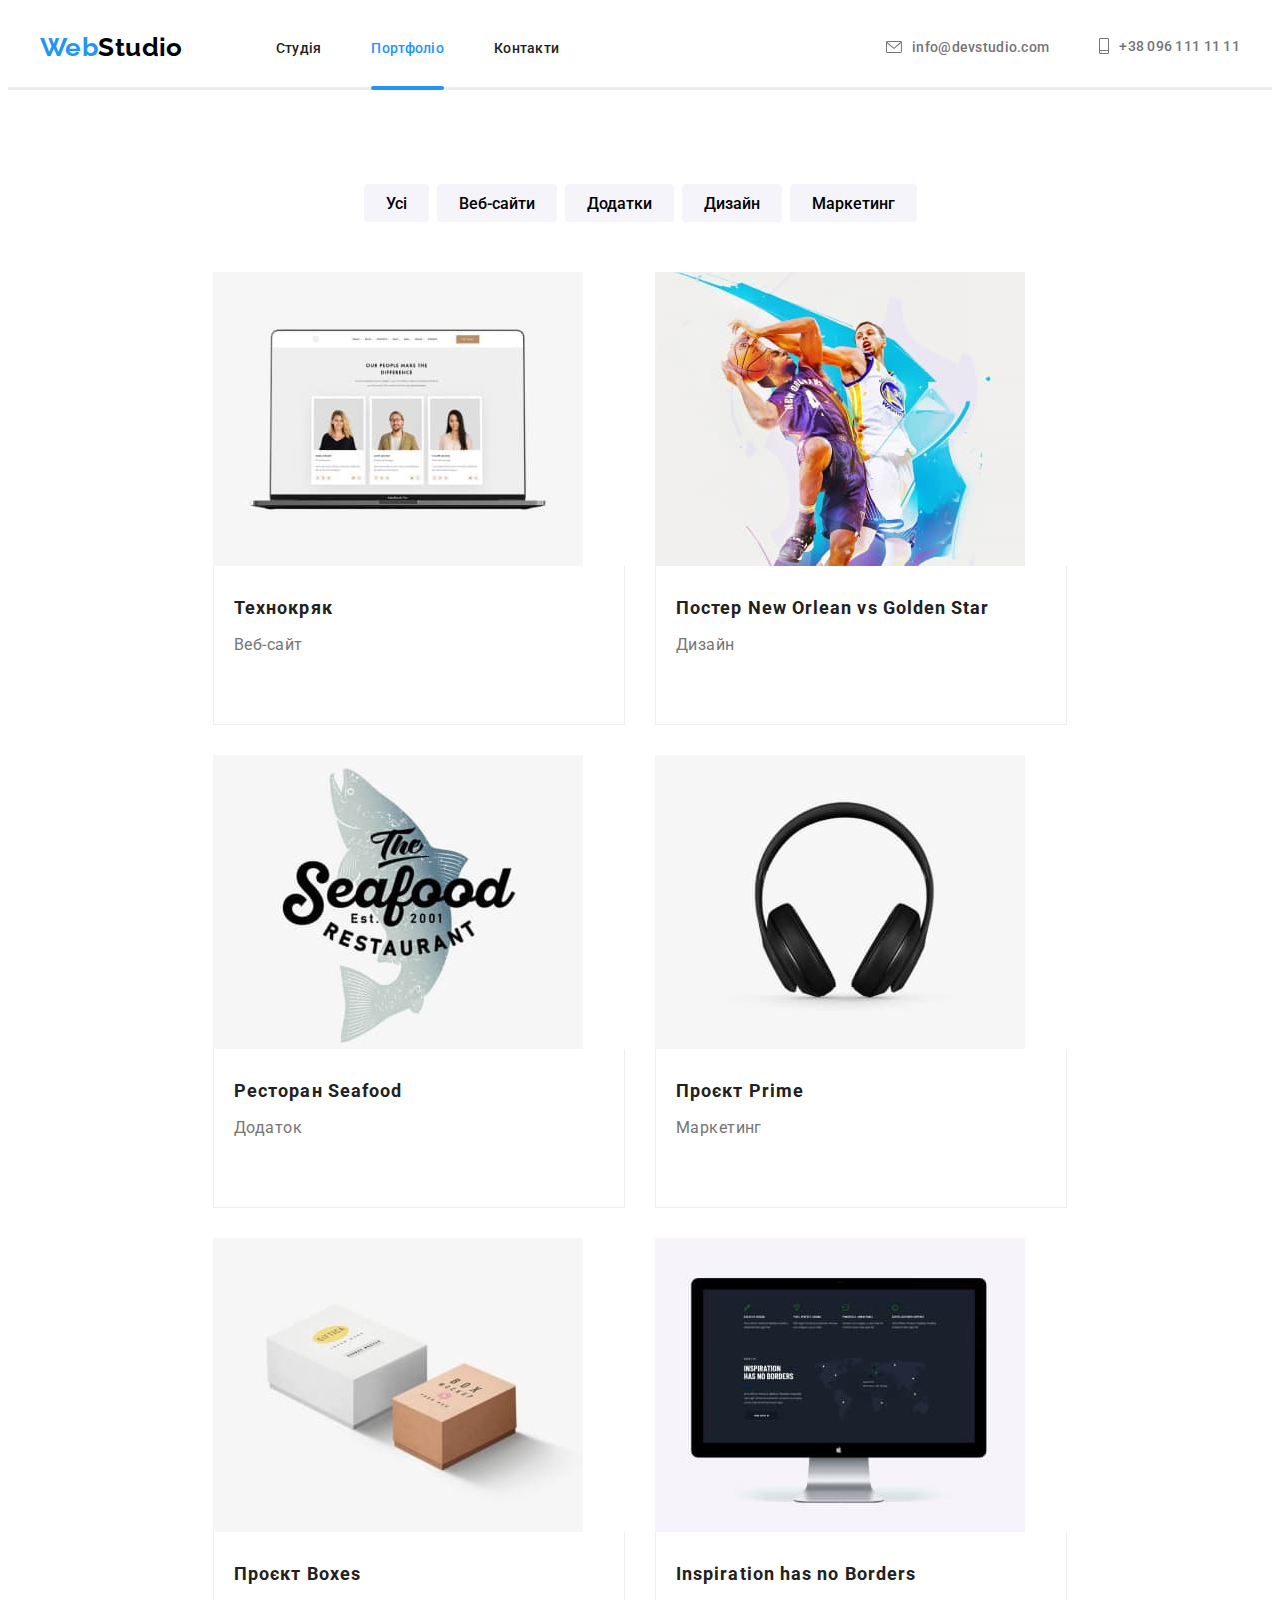
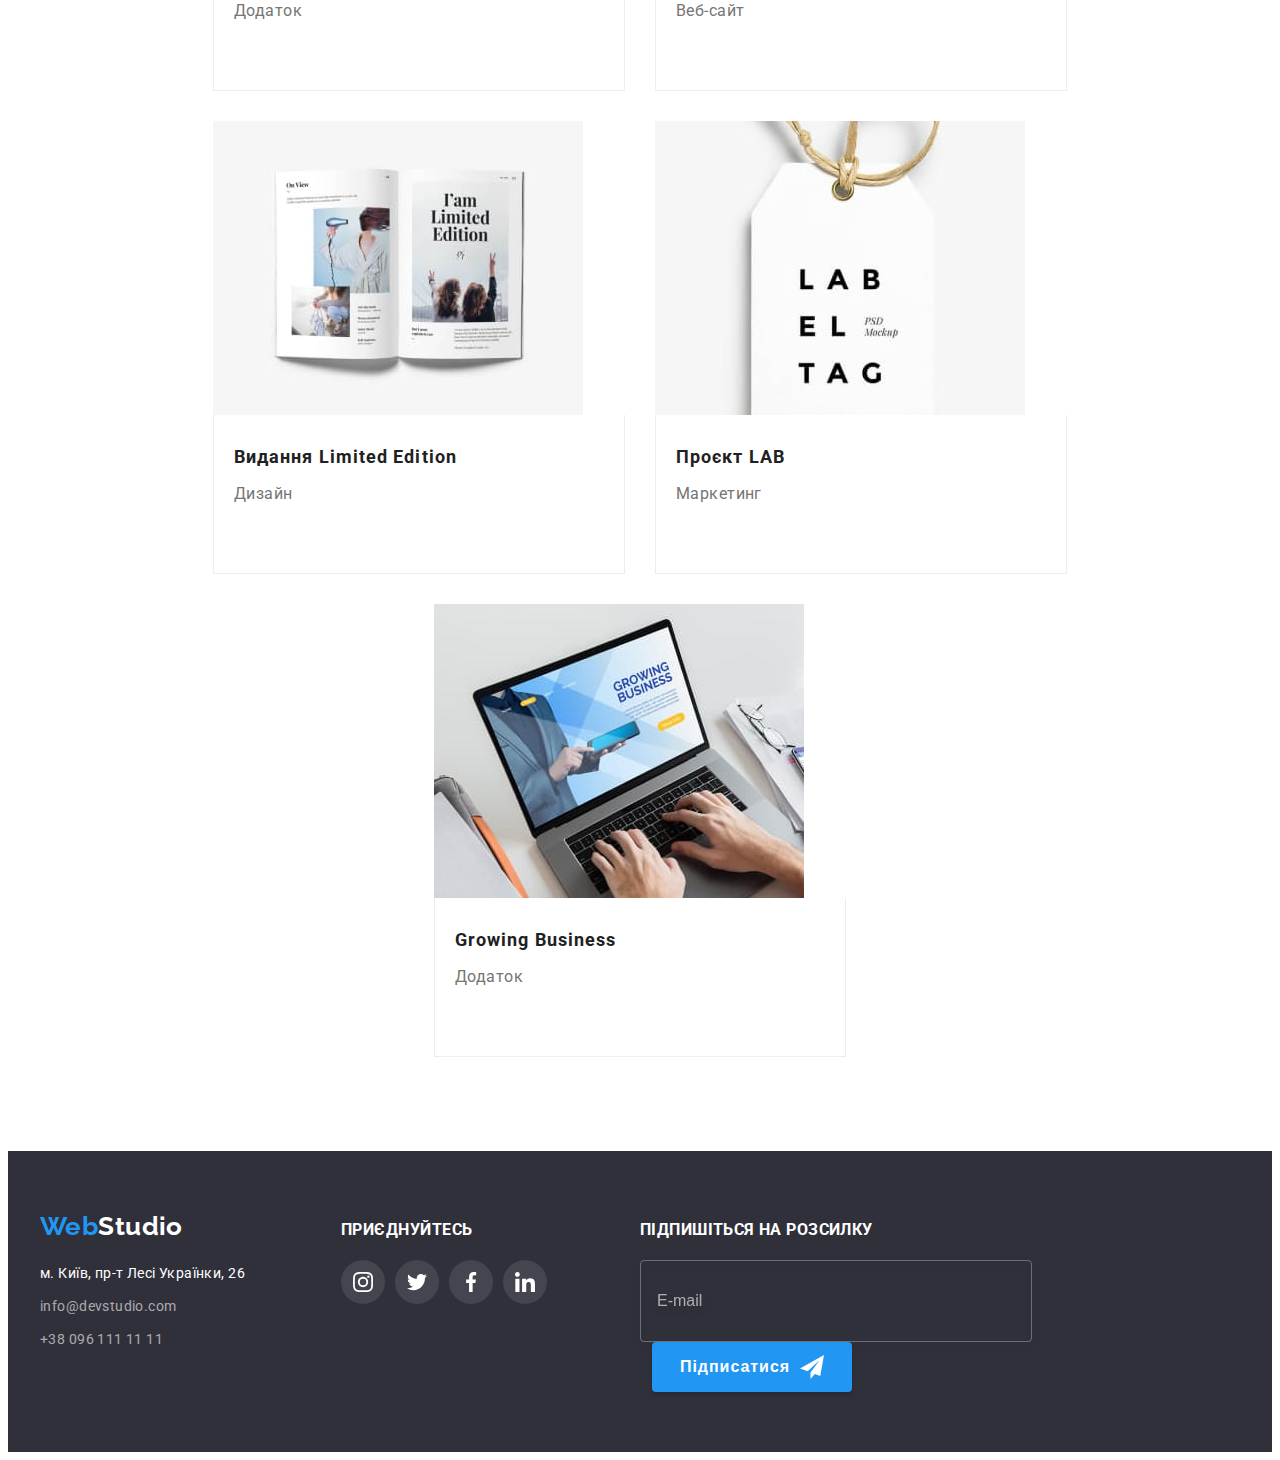
==== portfolio.html @ a6c21ec6 "create new repository" ====
<!DOCTYPE html>
<html lang="en">
<head>
    <meta charset="UTF-8">
    <meta http-equiv="X-UA-Compatible" content="IE=edge">
    <meta name="viewport" content="width=device-width, initial-scale=1.0">
    <title>Portfolio</title>
    <link rel="apple-touch-icon" sizes="180x180" href="./favicon/apple-touch-icon.png">
    <link rel="icon" type="image/png" sizes="32x32" href="./favicon/favicon-32x32.png">
    <link rel="icon" type="image/png" sizes="16x16" href="./favicon/favicon-16x16.png">
    <link rel="manifest" href="/site.webmanifest">
    <link rel="mask-icon" href="/safari-pinned-tab.svg" color="#5bbad5">
    <meta name="msapplication-TileColor" content="#9f00a7">
    <meta name="theme-color" content="#ffffff">
    <link href="https://fonts.googleapis.com/css2?family=Raleway:wght@700&family=Roboto:wght@400;500;700;900&display=swap"
        rel="stylesheet">
    <link rel="stylesheet" href="https://cdnjs.cloudflare.com/ajax/libs/modern-normalize/1.1.0/modern-normalize.min.css"
        integrity="sha512-wpPYUAdjBVSE4KJnH1VR1HeZfpl1ub8YT/NKx4PuQ5NmX2tKuGu6U/JRp5y+Y8XG2tV+wKQpNHVUX03MfMFn9Q=="
        crossorigin="anonymous" referrerpolicy="no-referrer">
    <link rel="stylesheet" href="./css/modern-normalize.css">
    <link rel="stylesheet" href="./css/main.min.css">
</head>
<body>
    <header class="header">
        <div class="container">
            <div class="header__container">
                <nav class="nav">                 
                    <a class="nav__logo" href="./index.html">Web<span class="nav__logo-studio">Studio</span></a>             
                    <ul class="ul nav__menu-portfolio">
                        <li><a class="nav__link" href="./index.html">Студія</a></li>
                        <li class="nav__block"><a class="nav__current-page nav__link" href="./portfolio.html">Портфоліо</a>
                        </li>
                        <li><a class="nav__link" href="#">Контакти</a></li>
                    </ul>                
                </nav>          
                <ul class="ul header-contact">
                    <li>
                        <a class="header-contact__link nav__link" href="mailto:info@devstudio.com">
                        <svg class="header-contact__icon-envelope">
                        <use href="./images/icons.svg#icon-envelope"></use>
                        </svg>info@devstudio.com</a>
                    </li>
                    <li>
                        <a class="header-contact__link nav__link" href="tel:+380961111111">
                        <svg class="header-contact__icon-smartphone">
                        <use href="./images/icons.svg#icon-smartphone"></use>
                        </svg>+38 096 111 11 11</a>
                    </li>
                </ul>
            </div>
        </div>
    </header>
    <main>
        <section class="section portfolio">
            <div class="container">
                <!--скритий заголовок-->
                <h1 class="visually-hidden">Портфоліо</h1>
                <ul class="ul portfolio__button">
                    <li><button class="button portfolio__btn" type="button">Усі</button></li>
                    <li><button class="button portfolio__btn" type="button">Веб-сайти</button></li>
                    <li><button class="button portfolio__btn" type="button">Додатки</button></li>
                    <li><button class="button portfolio__btn" type="button">Дизайн</button></li>
                    <li><button class="button portfolio__btn" type="button">Маркетинг</button></li>
                </ul>
                <ul class="ul portfolio__list">
                    <li class="portfolio__block">
                        <div class="overlay">
                            <div class="overlay__block">
                                <p class="overlay__text">Ресурс пропонує комплексні пропозиції з різним рівнем функціоналу та сервісів. Все це
                                    дозволить відвідувачу отримати
                                    вичерпні відомості про компанію чи приватну особу.</p>
                            </div>
                            <img class="portfolio__img" src="./images/portfolio-img(1).jpg" alt="ноутбук">
                        </div>
                        <div class="portfolio__content-list">
                            <h2 class="portfolio__title">Технокряк</h2>
                            <p class="portfolio__text">Веб-сайт</p>
                        </div>
                    </li>
                    <li class="portfolio__block">
                        <div class="overlay">
                            <div class="overlay__block">
                                <p class="overlay__text">Ресурс пропонує комплексні пропозиції з різним рівнем функціоналу та сервісів. Все це дозволить відвідувачу отримати
                                вичерпні відомості про компанію чи приватну особу.</p>
                            </div>
                            <img class="portfolio__img" src="./images/portfolio-img(4).jpg" alt="два баскетболісти">
                        </div>
                        <div class="portfolio__content-list">
                            <h2 class="portfolio__title" lang="en">Постер New Orlean vs Golden Star</h2>
                            <p class="portfolio__text">Дизайн</p>
                        </div>
                    </li>
                    <li class="portfolio__block">
                        <div class="overlay">
                            <div class="overlay__block">
                                <p class="overlay__text">Ресурс пропонує комплексні пропозиції з різним рівнем функціоналу та сервісів. Все це
                                    дозволить відвідувачу отримати
                                    вичерпні відомості про компанію чи приватну особу.</p>
                            </div>
                            <img class="portfolio__img" src="./images/portfolio-img(7).jpg" alt="риба з логотипом">
                        </div>                        
                        <div class="portfolio__content-list">
                            <h2 class="portfolio__title" lang="en">Ресторан Seafood</h2>
                            <p class="portfolio__text">Додаток</p>
                        </div>
                    </li>
                    <li class="portfolio__block">
                        <div class="overlay">
                            <div class="overlay__block">
                                <p class="overlay__text">Ресурс пропонує комплексні пропозиції з різним рівнем функціоналу та сервісів. Все це
                                    дозволить відвідувачу отримати
                                    вичерпні відомості про компанію чи приватну особу.</p>
                            </div>
                            <img class="portfolio__img" src="./images/portfolio-img(2).jpg" alt="навушники">
                        </div>
                        <div class="portfolio__content-list">
                            <h2 class="portfolio__title">Проєкт Prime</h2>
                            <p class="portfolio__text">Маркетинг</p>
                        </div>
                    </li>
                    <li class="portfolio__block">
                        <div class="overlay">
                            <div class="overlay__block">
                                <p class="overlay__text">Ресурс пропонує комплексні пропозиції з різним рівнем функціоналу та сервісів. Все це
                                    дозволить відвідувачу отримати
                                    вичерпні відомості про компанію чи приватну особу.</p>
                            </div>
                            <img class="portfolio__img" src="./images/portfolio-img(5).jpg" alt="коробки-цеглини">
                        </div>
                        <div class="portfolio__content-list">
                            <h2 class="portfolio__title" lang="en">Проєкт Boxes</h2>
                            <p class="portfolio__text">Додаток</p>
                        </div>
                    </li>
                    <li class="portfolio__block">
                        <div class="overlay">
                            <div class="overlay__block">
                                <p class="overlay__text">Ресурс пропонує комплексні пропозиції з різним рівнем функціоналу та сервісів. Все це
                                    дозволить відвідувачу отримати
                                    вичерпні відомості про компанію чи приватну особу.</p>
                            </div>
                            <img class="portfolio__img" src="./images/portfolio-img(8).jpg" alt="екран епл">
                        </div>
                        <div class="portfolio__content-list">
                            <h2 class="portfolio__title" lang="en">Inspiration has no Borders</h2>
                            <p class="portfolio__text">Веб-сайт</p>
                        </div>
                    </li>
                    <li class="portfolio__block">
                        <div class="overlay">
                            <div class="overlay__block">
                                <p class="overlay__text">Ресурс пропонує комплексні пропозиції з різним рівнем функціоналу та сервісів. Все це
                                    дозволить відвідувачу отримати
                                    вичерпні відомості про компанію чи приватну особу.</p>
                            </div>
                            <img class="portfolio__img" src="./images/portfolio-img(3).jpg" alt="розгорнута книга">
                        </div>
                        <div class="portfolio__content-list">
                            <h2 class="portfolio__title" lang="en">Видання Limited Edition</h2>
                            <p class="portfolio__text">Дизайн</p>
                        </div>
                    </li>    
                    <li class="portfolio__block">
                        <div class="overlay">
                            <div class="overlay__block">
                                <p class="overlay__text">Ресурс пропонує комплексні пропозиції з різним рівнем функціоналу та сервісів. Все це
                                    дозволить відвідувачу отримати
                                    вичерпні відомості про компанію чи приватну особу.</p>
                            </div>
                            <img class="portfolio__img" src="./images/portfolio-img(6).jpg" alt="букви на етикетці">
                        </div>
                        <div class="portfolio__content-list">
                            <h2 class="portfolio__title" lang="en">Проєкт LAB</h2>
                            <p class="portfolio__text">Маркетинг</p>
                        </div>
                    </li>
                    <li class="portfolio__block">
                        <div class="overlay">
                            <div class="overlay__block">
                                <p class="overlay__text">Ресурс пропонує комплексні пропозиції з різним рівнем функціоналу та сервісів. Все це
                                    дозволить відвідувачу отримати
                                    вичерпні відомості про компанію чи приватну особу.</p>
                            </div>
                            <img class="portfolio__img" src="./images/portfolio-img(9).jpg" alt="працюючи з ноутбуком">
                        </div>
                        <div class="portfolio__content-list">
                            <h2 class="portfolio__title" lang="en">Growing Business</h2>
                            <p class="portfolio__text">Додаток</p>
                        </div>
                    </li>
                </ul>
            </div>
        </section>
    </main>
    <footer class="footer">
        <div class="container footer__container">
            <div class="address-wrapper">
                <a class="footer__logo" href="./index.html">Web<span class="footer__studio-logo">Studio</span></a>
                <div class="footer__list-container">
                    <address class="address-info">м. Київ, пр-т Лесі Українки, 26</address>
                    <ul class="ul footer__contact-list">
                        <li><a class="footer__contact-link nav_link" href="mailto:info@devstudio.com">info@devstudio.com</a>
                        </li>
                        <li class="footer__tel"><a class="footer__contact-link nav_link" href="tel:+380961111111">+38 096
                                111 11 11</a></li>
                    </ul>
                </div>
            </div>
            <div class="join-wrapper">
                <h3 class="join__tittle">приєднуйтесь</h3>
                <ul class="ul join__social-lis">
                    <li class="join__social-container"><a class="join__link" href="">
                            <svg class="join__icon">
                                <use href="./images/icons.svg#icon-instagram"></use>
                            </svg></a></li>
                    <li class="join__social-container"><a class="join__link" href="https://twitter.com/" target="_blank">
                            <svg class="join__icon">
                                <use href="./images/icons.svg#icon-twitter"></use>
                            </svg></a></li>
                    <li class="join__social-container"><a class="join__link" href="">
                            <svg class="join__icon">
                                <use href="./images/icons.svg#icon-facebook"></use>
                            </svg></a></li>
                    <li class="join__social-container"><a class="join__link" href="">
                            <svg class="join__icon">
                                <use href="./images/icons.svg#icon-linkedin"></use>
                            </svg></a></li>
                </ul>
            </div>
            <div class="subscribe-wrapper">
                <h3 class="subscribe__tittle">Підпишіться на розсилку</h3>
                <form>
                    <label>
                        <input class="subscribe__field" type="email" placeholder="E-mail" name="foter-subscribe">
                    </label>
                    <button type="submit" class="subscribe__btn">Підписатися
                        <svg class="subscribe__icon">
                            <use href="./images/icons.svg#icon-send"></use>
                        </svg>
                    </button>
                </form>
            </div>
        </div>
    </footer>
</body>
</html>
---- css/main.min.css ----
h1,h2,h3,p{margin:0;padding:0}:focus{outline:1px solid #2196f3;border-radius:3px}.ul{margin:0;padding:0;list-style:none}.visually-hidden{position:absolute;width:1px;height:1px;margin:-1px;border:0;padding:0;white-space:nowrap;-webkit-clip-path:inset(100%);clip-path:inset(100%);clip:rect(0 0 0 0);overflow:hidden}body{font-family:"Roboto",sans-serif;color:#212121;background-color:#fff;letter-spacing:.03em;font-size:14px}.container{width:1200px;padding:0 15px;margin:0 auto}.header{padding-top:24px;padding-bottom:24px;border-bottom:solid #ececec;background-color:#fff}.header__container{-webkit-box-pack:justify;-ms-flex-pack:justify;justify-content:space-between;display:-webkit-box;display:-ms-flexbox;display:flex}.section{padding:94px 0}.nav{-webkit-box-align:center;-ms-flex-align:center;align-items:center;display:-webkit-box;display:-ms-flexbox;display:flex}.nav__logo{font-family:"raleway";font-weight:700;font-size:26px;line-height:1.2;text-decoration:none;color:#2196f3}.nav__logo-studio{font-weight:700;font-size:26px;color:#000}.nav__menu-studio{margin-left:93px;gap:50px;display:-webkit-box;display:-ms-flexbox;display:flex;letter-spacing:.02em}.nav__block{position:relative}.nav__link{fill:#757575;letter-spacing:.02em;font-weight:500;text-decoration:none;color:#212121;-webkit-transition:color 250ms cubic-bezier(0.4, 0, 0.2, 1);transition:color 250ms cubic-bezier(0.4, 0, 0.2, 1)}.nav__link:focus,.nav__link:hover{color:#2196f3}.nav__current-page{color:#2196f3}.nav__current-page::after{position:absolute;margin-top:30px;content:"";display:block;width:100%;height:4px;background-color:#2196f3;border-radius:2px}.nav__menu-portfolio{gap:50px;margin-left:93px;display:-webkit-box;display:-ms-flexbox;display:flex;letter-spacing:.02em}.header-contact{gap:50px;-webkit-box-align:center;-ms-flex-align:center;align-items:center;display:-webkit-box;display:-ms-flexbox;display:flex;letter-spacing:.02em}.header-contact__link{display:-webkit-inline-box;display:-ms-inline-flexbox;display:inline-flex;-webkit-box-align:center;-ms-flex-align:center;align-items:center;font-weight:500;text-decoration:none;color:#757575}.header-contact__icon-envelope{fill:currentColor;width:16px;height:12px;margin-right:10px}.header-contact__icon-smartphone{fill:currentColor;width:10px;height:16px;margin-right:10px}.button{font-family:"Roboto";font-weight:500;font-size:16px;height:38px;cursor:pointer;border-radius:4px;background-color:#f5f4fa;border-style:hidden;-webkit-transition-property:background-color,color,-webkit-box-shadow;transition-property:background-color,color,-webkit-box-shadow;transition-property:background-color,color,box-shadow;transition-property:background-color,color,box-shadow,-webkit-box-shadow;-webkit-transition-duration:250ms;transition-duration:250ms;-webkit-transition-timing-function:cubic-bezier(0.4, 0, 0.2, 1);transition-timing-function:cubic-bezier(0.4, 0, 0.2, 1)}.portfolio__button{gap:8px;margin-bottom:50px;-webkit-box-pack:center;-ms-flex-pack:center;justify-content:center;display:-webkit-box;display:-ms-flexbox;display:flex;line-height:1.62}.portfolio__button .button:hover,.portfolio__button .button:focus{color:#fff;background-color:#2196f3;-webkit-box-shadow:0px 3px 1px rgba(0,0,0,.1),0px 1px 2px rgba(0,0,0,.08),0px 2px 2px rgba(0,0,0,.12);box-shadow:0px 3px 1px rgba(0,0,0,.1),0px 1px 2px rgba(0,0,0,.08),0px 2px 2px rgba(0,0,0,.12)}.portfolio__btn{padding:6px 22px}.hero__button{background-color:#2196f3;color:#fff;font-weight:700;line-height:1.87;width:216px;height:50px;letter-spacing:.06em;-webkit-transition-property:background-color,color,-webkit-box-shadow;transition-property:background-color,color,-webkit-box-shadow;transition-property:background-color,color,box-shadow;transition-property:background-color,color,box-shadow,-webkit-box-shadow;-webkit-transition-duration:250ms;transition-duration:250ms;-webkit-transition-timing-function:cubic-bezier(0.4, 0, 0.2, 1);transition-timing-function:cubic-bezier(0.4, 0, 0.2, 1)}.hero__button:hover,.hero__button:focus{background-color:#f5f4fa;color:#212121;-webkit-box-shadow:0px 3px 1px rgba(0,0,0,.1),0px 1px 2px rgba(0,0,0,.08),0px 2px 2px rgba(0,0,0,.12);box-shadow:0px 3px 1px rgba(0,0,0,.1),0px 1px 2px rgba(0,0,0,.08),0px 2px 2px rgba(0,0,0,.12)}.subscribe-wrapper{margin-left:93px}.subscribe__tittle{margin-bottom:20px;line-height:1.14;text-transform:uppercase;color:#fff}.subscribe__field{padding:15px 16px;border:1px solid rgba(255,255,255,.3);-webkit-filter:drop-shadow(0px 4px 4px rgba(0, 0, 0, 0.15));filter:drop-shadow(0px 4px 4px rgba(0, 0, 0, 0.15));background-color:rgba(0,0,0,0);border-radius:4px;width:358px;height:50px;font-size:16px;line-height:1.25;color:#fff;-webkit-transition-property:border-color;transition-property:border-color;-webkit-transition-duration:250ms;transition-duration:250ms;-webkit-transition-timing-function:cubic-bezier(0.4, 0, 0.2, 1);transition-timing-function:cubic-bezier(0.4, 0, 0.2, 1)}.subscribe__field:hover,.subscribe__field:focus{border-color:#2196f3}.subscribe__field::-webkit-input-placeholder{color:rgba(255,255,255,.6);font-size:16px;line-height:1.25}.subscribe__field::-moz-placeholder{color:rgba(255,255,255,.6);font-size:16px;line-height:1.25}.subscribe__field:-ms-input-placeholder{color:rgba(255,255,255,.6);font-size:16px;line-height:1.25}.subscribe__field::-ms-input-placeholder{color:rgba(255,255,255,.6);font-size:16px;line-height:1.25}.subscribe__field::placeholder{color:rgba(255,255,255,.6);font-size:16px;line-height:1.25}.subscribe__btn{display:-webkit-inline-box;display:-ms-inline-flexbox;display:inline-flex;-webkit-box-pack:center;-ms-flex-pack:center;justify-content:center;-webkit-box-align:center;-ms-flex-align:center;align-items:center;margin-left:12px;padding:10px 28px;font-weight:700;font-size:16px;line-height:1.87;letter-spacing:.06em;color:#fff;background-color:#2196f3;-webkit-box-shadow:0px 4px 4px rgba(0,0,0,.15);box-shadow:0px 4px 4px rgba(0,0,0,.15);border-radius:4px;border-style:hidden;cursor:pointer;-webkit-transition-property:background-color,color;transition-property:background-color,color;-webkit-transition-duration:250ms;transition-duration:250ms;-webkit-transition-timing-function:cubic-bezier(0.4, 0, 0.2, 1);transition-timing-function:cubic-bezier(0.4, 0, 0.2, 1)}.subscribe__btn:hover,.subscribe__btn:focus{color:#212121;background-color:#f5f4fa}.subscribe__icon{width:24px;height:24px;fill:currentColor;margin-left:10px}.modal{position:fixed;-webkit-box-align:center;-ms-flex-align:center;align-items:center;-webkit-box-pack:center;-ms-flex-pack:center;justify-content:center;display:-webkit-box;display:-ms-flexbox;display:flex;width:100%;height:100%;top:0;background:rgba(0,0,0,.2);opacity:1;-webkit-transition-property:visibility,opacity;transition-property:visibility,opacity;-webkit-transition-duration:250ms;transition-duration:250ms;-webkit-transition-timing-function:cubic-bezier(0.4, 0, 0.2, 1);transition-timing-function:cubic-bezier(0.4, 0, 0.2, 1)}.modal.is-hidden{opacity:0;pointer-events:none;visibility:hidden}.modal__window{position:relative;padding:40px;width:528px;background-color:#fff;-webkit-box-shadow:0px 1px 3px rgba(0,0,0,.12),0px 1px 1px rgba(0,0,0,.14),0px 2px 1px rgba(0,0,0,.2);box-shadow:0px 1px 3px rgba(0,0,0,.12),0px 1px 1px rgba(0,0,0,.14),0px 2px 1px rgba(0,0,0,.2);border-radius:4px}.modal__close{position:absolute;top:8px;right:8px;width:30px;height:30px}.modal__btn-close{display:-webkit-box;display:-ms-flexbox;display:flex;-webkit-box-pack:center;-ms-flex-pack:center;justify-content:center;-webkit-box-align:center;-ms-flex-align:center;align-items:center;width:100%;height:100%;cursor:pointer;border-radius:50%;background-color:#fff;border:1px solid rgba(0,0,0,.1);color:#000;-webkit-transition-property:color;transition-property:color;-webkit-transition-duration:250ms;transition-duration:250ms;-webkit-transition-timing-function:cubic-bezier(0.4, 0, 0.2, 1);transition-timing-function:cubic-bezier(0.4, 0, 0.2, 1)}.modal__btn-close:hover,.modal__btn-close:focus{color:#2196f3}.modal__icon-close{width:11px;height:11px;fill:currentColor}.modal__tittle{margin-bottom:12px;font-size:20px;line-height:1.15;text-align:center;letter-spacing:.03em}.modal__field{position:relative;display:-webkit-box;display:-ms-flexbox;display:flex;-webkit-box-orient:vertical;-webkit-box-direction:normal;-ms-flex-direction:column;flex-direction:column;width:100%;margin:0 auto;margin-bottom:10px}.modal__textaria{margin-bottom:20px}.modal__label{color:#757575;font-size:12px;line-height:1.16;letter-spacing:.01em;margin-bottom:4px}.modal__input{width:100%;height:40px;padding:12px 42px;border:1px solid rgba(33,33,33,.2);border-radius:4px;-webkit-transition-property:border-color;transition-property:border-color;-webkit-transition-duration:250ms;transition-duration:250ms;-webkit-transition-timing-function:cubic-bezier(0.4, 0, 0.2, 1);transition-timing-function:cubic-bezier(0.4, 0, 0.2, 1)}.modal__input:focus{border-color:#2196f3}.modal__icon{top:29px;left:12px;position:absolute;width:18px;height:18px;fill:#000;-webkit-transition-property:fill;transition-property:fill;-webkit-transition-duration:250ms;transition-duration:250ms;-webkit-transition-timing-function:cubic-bezier(0.4, 0, 0.2, 1);transition-timing-function:cubic-bezier(0.4, 0, 0.2, 1)}.modal__input:focus+.modal__icon{fill:#2196f3}.modal__comment{resize:none;border:1px solid rgba(33,33,33,.2);border-radius:4px;width:100%;height:120px;padding:12px 16px}.modal__comment:focus{border-color:#2196f3}.modal__comment::-webkit-input-placeholder{font-size:12px;line-height:1.16;letter-spacing:.01em;color:rgba(117,117,117,.5)}.modal__comment::-moz-placeholder{font-size:12px;line-height:1.16;letter-spacing:.01em;color:rgba(117,117,117,.5)}.modal__comment:-ms-input-placeholder{font-size:12px;line-height:1.16;letter-spacing:.01em;color:rgba(117,117,117,.5)}.modal__comment::-ms-input-placeholder{font-size:12px;line-height:1.16;letter-spacing:.01em;color:rgba(117,117,117,.5)}.modal__comment::placeholder{font-size:12px;line-height:1.16;letter-spacing:.01em;color:rgba(117,117,117,.5)}.modal__sending{gap:4px;-webkit-box-align:center;-ms-flex-align:center;align-items:center;line-height:1.71;text-align:center;-webkit-box-pack:center;-ms-flex-pack:center;justify-content:center;display:-webkit-box;display:-ms-flexbox;display:flex;margin-bottom:30px;color:#757575}.modal__checkbox{-webkit-appearance:none;-moz-appearance:none;appearance:none;display:none;position:absolute}.modal__icon-check{display:inline-block;width:16px;height:15px;border:2px solid;border-radius:2px;border-color:#000}.modal__checkbox:checked+.modal__icon-check{background-color:#2196f3;background-image:url(../images/icon-check.svg);background-size:contain;background-origin:border-box;border-color:#2196f3}.modal__link{color:#2196f3;-webkit-text-decoration-line:underline;text-decoration-line:underline}.modal__btn-sending{margin:0 auto;display:block;background-color:#2196f3;color:#fff;font-size:16px;font-weight:700;line-height:1.87;letter-spacing:.06em;-webkit-box-shadow:0px 4px 4px rgba(0,0,0,.15);box-shadow:0px 4px 4px rgba(0,0,0,.15);border-radius:4px;padding:10px 52px;border-style:none;cursor:pointer;-webkit-transition-property:background-color,color;transition-property:background-color,color;-webkit-transition-duration:250ms;transition-duration:250ms;-webkit-transition-timing-function:cubic-bezier(0.4, 0, 0.2, 1);transition-timing-function:cubic-bezier(0.4, 0, 0.2, 1)}.modal__btn-sending:hover,.modal__btn-sending:focus{color:#212121;background-color:#f5f4fa}.hero{background-image:-webkit-gradient(linear, left top, right top, from(rgba(47, 48, 58, 0.4)), to(rgba(47, 48, 58, 0.4))),url(../images/background-img.jpg);background-image:linear-gradient(to right, rgba(47, 48, 58, 0.4), rgba(47, 48, 58, 0.4)),url(../images/background-img.jpg);max-width:1600px;margin:0 auto;padding:200px 0;text-align:center;background-position:center}.hero__tittle{margin:0 auto;width:696px;margin-bottom:30px;text-transform:uppercase;font-weight:900;font-size:44px;line-height:1.36;letter-spacing:.06em;color:#fff}.description{padding-bottom:0}.description__list{-webkit-box-pack:center;-ms-flex-pack:center;justify-content:center;gap:30px;display:-webkit-box;display:-ms-flexbox;display:flex}.description__image{display:-webkit-box;display:-ms-flexbox;display:flex;-webkit-box-pack:center;-ms-flex-pack:center;justify-content:center;-webkit-box-align:center;-ms-flex-align:center;align-items:center;margin-bottom:30px;width:270px;height:120px;border-radius:4px;background-color:#f5f4fa}.description__icon{width:70px;height:70px}.description__title{margin-bottom:10px;font-size:14px;text-transform:uppercase;line-height:1.14}.description__text{line-height:1.71;color:#757575}.info__tittle{margin-bottom:50px}.tittle{text-align:center;font-size:36px;line-height:1.16}.info__list{display:-webkit-box;display:-ms-flexbox;display:flex;-webkit-box-pack:center;-ms-flex-pack:center;justify-content:center;gap:30px}.info__block{display:block;position:relative}.info__box{display:-webkit-box;display:-ms-flexbox;display:flex;-webkit-box-pack:center;-ms-flex-pack:center;justify-content:center;-webkit-box-align:center;-ms-flex-align:center;align-items:center;position:absolute;margin-top:224px;width:370px;height:70px;background-color:rgba(47,48,58,.8)}.info__text{text-transform:uppercase;line-height:1.14;color:#fff}.team{background-color:#f5f4fa}.team__tittle{margin-bottom:50px}.team__list{-webkit-box-pack:center;-ms-flex-pack:center;justify-content:center;display:-webkit-box;display:-ms-flexbox;display:flex;gap:30px}.team__block{width:270px;padding-bottom:30px;-webkit-box-shadow:0px 1px 3px rgba(0,0,0,.12),0px 1px 1px rgba(0,0,0,.14),0px 2px 1px rgba(0,0,0,.2);box-shadow:0px 1px 3px rgba(0,0,0,.12),0px 1px 1px rgba(0,0,0,.14),0px 2px 1px rgba(0,0,0,.2);border-radius:0px 0px 4px 4px;background-color:#fff}.team__image{display:block}.team__name{margin-top:30px;text-align:center;font-weight:500;font-size:16px;line-height:1.18}.team__position{margin-bottom:16px;margin-top:10px;text-align:center;font-size:16px;line-height:1.18;color:#757575}.contact{gap:10px;-webkit-box-pack:center;-ms-flex-pack:center;justify-content:center;display:-webkit-box;display:-ms-flexbox;display:flex}.contact__block{width:44px;height:44px}.contact__link{-webkit-box-pack:center;-ms-flex-pack:center;justify-content:center;display:-webkit-box;display:-ms-flexbox;display:flex;-webkit-box-align:center;-ms-flex-align:center;align-items:center;width:100%;height:100%;border-radius:50%;color:#afb1b8;background-color:#fff;-webkit-transition-property:background-color,color;transition-property:background-color,color;-webkit-transition-duration:250ms;transition-duration:250ms;-webkit-transition-timing-function:cubic-bezier(0.4, 0, 0.2, 1);transition-timing-function:cubic-bezier(0.4, 0, 0.2, 1)}.contact__link:hover,.contact__link:focus{background-color:#2196f3;color:#fff}.contact__icon{fill:currentColor;width:20px;height:20px}.portfolio__list{-ms-flex-preferred-size:calc((100% - 60px)/3);flex-basis:calc((100% - 60px)/3);-webkit-box-pack:center;-ms-flex-pack:center;justify-content:center;display:-webkit-box;display:-ms-flexbox;display:flex;-ms-flex-wrap:wrap;flex-wrap:wrap;gap:30px}.overlay{overflow:hidden;position:relative}.portfolio__block{-webkit-transition:-webkit-box-shadow 250ms cubic-bezier(0.4, 0, 0.2, 1);transition:-webkit-box-shadow 250ms cubic-bezier(0.4, 0, 0.2, 1);transition:box-shadow 250ms cubic-bezier(0.4, 0, 0.2, 1);transition:box-shadow 250ms cubic-bezier(0.4, 0, 0.2, 1), -webkit-box-shadow 250ms cubic-bezier(0.4, 0, 0.2, 1)}.portfolio__block:hover{-webkit-box-shadow:0px 1px 1px rgba(0,0,0,.12),0px 4px 4px rgba(0,0,0,.06),1px 4px 6px rgba(0,0,0,.16);box-shadow:0px 1px 1px rgba(0,0,0,.12),0px 4px 4px rgba(0,0,0,.06),1px 4px 6px rgba(0,0,0,.16)}.overlay__block{position:absolute;padding:63px 24px;width:100%;height:100%;-webkit-transform:translateY(101%);transform:translateY(101%);-webkit-transition-property:-webkit-transform;transition-property:-webkit-transform;transition-property:transform;transition-property:transform, -webkit-transform;-webkit-transition-duration:250ms;transition-duration:250ms;-webkit-transition-timing-function:cubic-bezier(0.4, 0, 0.2, 1);transition-timing-function:cubic-bezier(0.4, 0, 0.2, 1);background:rgba(33,150,243,.9)}.portfolio__block:hover .overlay__block{-webkit-transform:translateY(0);transform:translateY(0)}.overlay__text{color:#fff;font-weight:400;font-size:18px;line-height:1.55}.portfolio__img{display:block}.portfolio__content-list{padding:24px 20px;width:370px;height:110px;border-bottom:1px solid #eee;border-left:1px solid #eee;border-right:1px solid #eee;background-color:#fff}.portfolio__title{margin-bottom:4px;font-size:18px;line-height:2;letter-spacing:.06em}.portfolio__text{font-size:16px;line-height:1.88;color:#757575}.client__tittle{margin-bottom:50px}.client__list{display:-webkit-box;display:-ms-flexbox;display:flex;-webkit-box-pack:center;-ms-flex-pack:center;justify-content:center;gap:30px}.client__block{width:170px;height:92px}.client__link{width:100%;height:100%;display:-webkit-box;display:-ms-flexbox;display:flex;-webkit-box-pack:center;-ms-flex-pack:center;justify-content:center;-webkit-box-align:center;-ms-flex-align:center;align-items:center;color:#afb1b8;border:1px solid #afb1b8;border-radius:4px;-webkit-transition-property:border-color,color;transition-property:border-color,color;-webkit-transition-duration:250ms;transition-duration:250ms;-webkit-transition-timing-function:cubic-bezier(0.4, 0, 0.2, 1);transition-timing-function:cubic-bezier(0.4, 0, 0.2, 1)}.client__link:hover,.client__link:focus{border-color:#2196f3;color:#2196f3}.client__logo{fill:currentColor;width:106px;height:60px}.footer{padding-top:60px;padding-bottom:60px;background-color:#2f303a}.footer__container{display:-webkit-box;display:-ms-flexbox;display:flex;-webkit-box-align:baseline;-ms-flex-align:baseline;align-items:baseline}.address-wrapper{min-width:231px}.footer__list-container{margin-top:20px}.footer__contact-list{letter-spacing:.02em}.footer__contact-link{letter-spacing:.03em;font-weight:400;line-height:1.71;text-decoration:none;color:rgba(255,255,255,.6)}.footer__logo{font-family:"raleway";font-weight:700;font-size:26px;line-height:1.2;text-decoration:none;color:#2196f3}.footer__studio-logo{color:#fff}.address-info{margin-bottom:9px;line-height:1.71;font-style:normal;color:#fff}.footer__tel{margin-top:9px}.join-wrapper{margin-left:70px}.join__tittle{letter-spacing:.03em;line-height:1.14;margin-bottom:20px;color:#fff;text-transform:uppercase}.join__social-lis{display:-webkit-box;display:-ms-flexbox;display:flex;gap:10px}.join__social-container{width:44px;height:44px}.join__link{width:100%;height:100%;display:-webkit-box;display:-ms-flexbox;display:flex;-webkit-box-align:center;-ms-flex-align:center;align-items:center;-webkit-box-pack:center;-ms-flex-pack:center;justify-content:center;border-radius:50%;background-color:rgba(255,255,255,.1);-webkit-transition:background-color 250ms cubic-bezier(0.4, 0, 0.2, 1);transition:background-color 250ms cubic-bezier(0.4, 0, 0.2, 1)}.join__link:hover,.join__link:focus{background-color:#2196f3}.join__icon{width:20px;height:20px;fill:#fff}/*# sourceMappingURL=main.min.css.map */
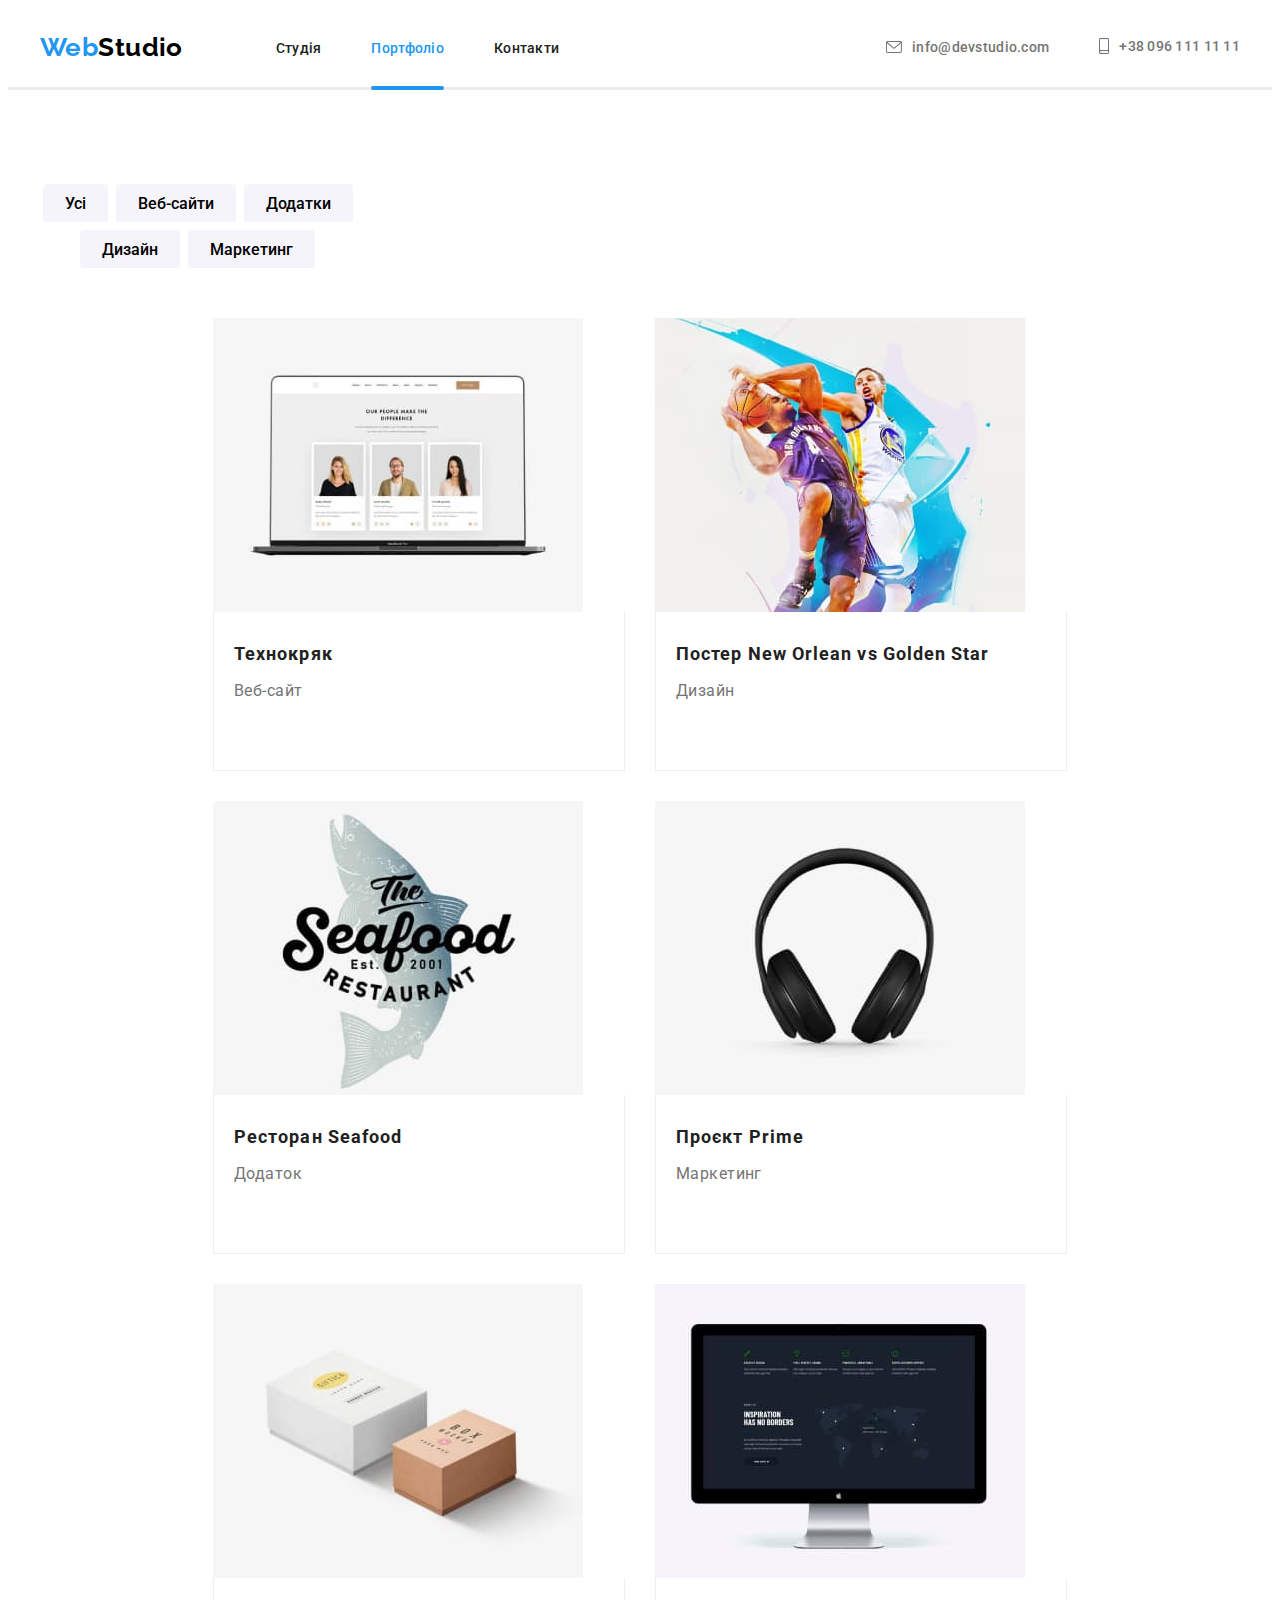
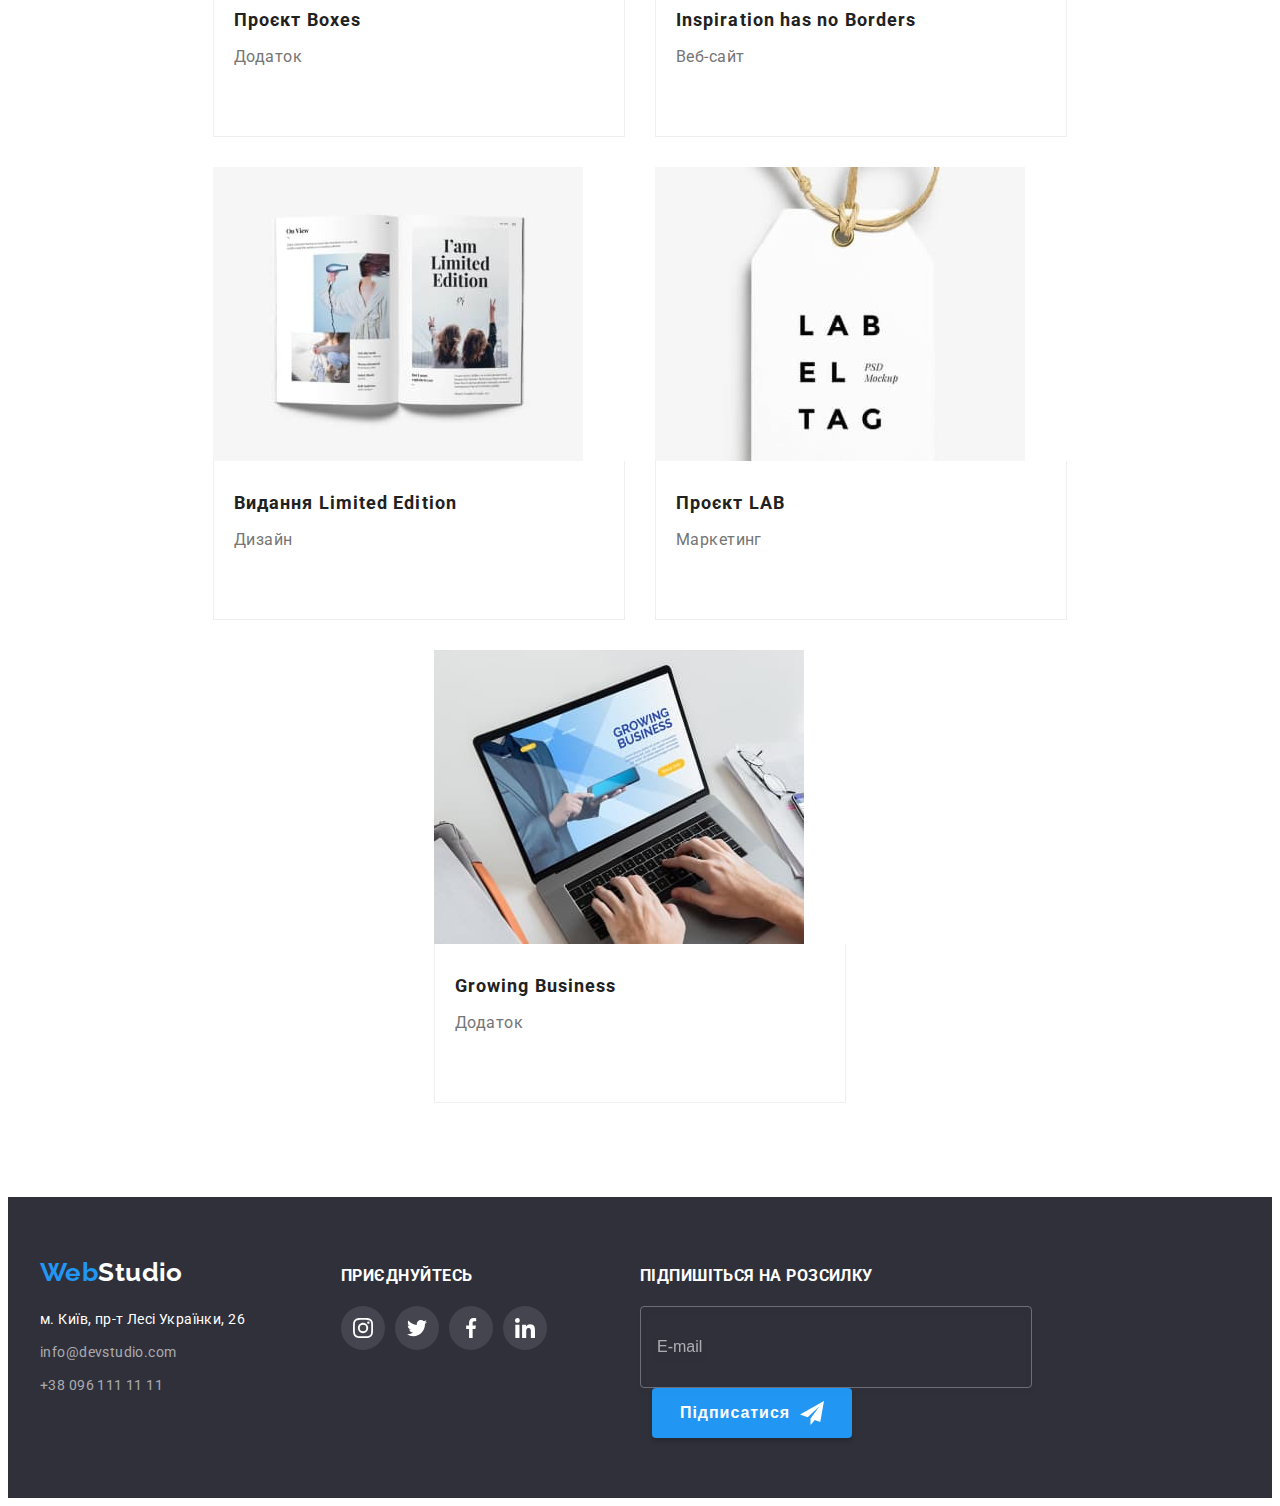
==== commit 48d0ef01: "123" ====
--- a/portfolio.html
+++ b/portfolio.html
@@ -25,7 +25,8 @@
         <div class="container">
             <div class="header__container">
                 <nav class="nav">                 
-                    <a class="nav__logo" href="./index.html">Web<span class="nav__logo-studio">Studio</span></a>             
+                    <a class="nav__logo" href="./index.html">Web<span class="nav__logo-studio">Studio</span></a>
+                    <button class="nav__phone-button button js-open-menu"><svg class="nav__phone-icon"><use href="./images/menu_icon.svg"></use></svg></button>             
                     <ul class="ul nav__menu-portfolio">
                         <li><a class="nav__link" href="./index.html">Студія</a></li>
                         <li class="nav__block"><a class="nav__current-page nav__link" href="./portfolio.html">Портфоліо</a>
@@ -63,7 +64,7 @@
                     <li><button class="button portfolio__btn" type="button">Маркетинг</button></li>
                 </ul>
                 <ul class="ul portfolio__list">
-                    <li class="portfolio__block">
+                    <li class="portfolio__block indent-block">
                         <div class="overlay">
                             <div class="overlay__block">
                                 <p class="overlay__text">Ресурс пропонує комплексні пропозиції з різним рівнем функціоналу та сервісів. Все це
@@ -77,7 +78,7 @@
                             <p class="portfolio__text">Веб-сайт</p>
                         </div>
                     </li>
-                    <li class="portfolio__block">
+                    <li class="portfolio__block indent-block">
                         <div class="overlay">
                             <div class="overlay__block">
                                 <p class="overlay__text">Ресурс пропонує комплексні пропозиції з різним рівнем функціоналу та сервісів. Все це дозволить відвідувачу отримати
@@ -90,7 +91,7 @@
                             <p class="portfolio__text">Дизайн</p>
                         </div>
                     </li>
-                    <li class="portfolio__block">
+                    <li class="portfolio__block indent-block">
                         <div class="overlay">
                             <div class="overlay__block">
                                 <p class="overlay__text">Ресурс пропонує комплексні пропозиції з різним рівнем функціоналу та сервісів. Все це
@@ -104,7 +105,7 @@
                             <p class="portfolio__text">Додаток</p>
                         </div>
                     </li>
-                    <li class="portfolio__block">
+                    <li class="portfolio__block indent-block">
                         <div class="overlay">
                             <div class="overlay__block">
                                 <p class="overlay__text">Ресурс пропонує комплексні пропозиції з різним рівнем функціоналу та сервісів. Все це
@@ -118,7 +119,7 @@
                             <p class="portfolio__text">Маркетинг</p>
                         </div>
                     </li>
-                    <li class="portfolio__block">
+                    <li class="portfolio__block indent-block">
                         <div class="overlay">
                             <div class="overlay__block">
                                 <p class="overlay__text">Ресурс пропонує комплексні пропозиції з різним рівнем функціоналу та сервісів. Все це
@@ -132,7 +133,7 @@
                             <p class="portfolio__text">Додаток</p>
                         </div>
                     </li>
-                    <li class="portfolio__block">
+                    <li class="portfolio__block indent-block">
                         <div class="overlay">
                             <div class="overlay__block">
                                 <p class="overlay__text">Ресурс пропонує комплексні пропозиції з різним рівнем функціоналу та сервісів. Все це
@@ -146,7 +147,7 @@
                             <p class="portfolio__text">Веб-сайт</p>
                         </div>
                     </li>
-                    <li class="portfolio__block">
+                    <li class="portfolio__block indent-block">
                         <div class="overlay">
                             <div class="overlay__block">
                                 <p class="overlay__text">Ресурс пропонує комплексні пропозиції з різним рівнем функціоналу та сервісів. Все це
@@ -160,7 +161,7 @@
                             <p class="portfolio__text">Дизайн</p>
                         </div>
                     </li>    
-                    <li class="portfolio__block">
+                    <li class="portfolio__block indent-block">
                         <div class="overlay">
                             <div class="overlay__block">
                                 <p class="overlay__text">Ресурс пропонує комплексні пропозиції з різним рівнем функціоналу та сервісів. Все це
@@ -199,16 +200,16 @@
                 <div class="footer__list-container">
                     <address class="address-info">м. Київ, пр-т Лесі Українки, 26</address>
                     <ul class="ul footer__contact-list">
-                        <li><a class="footer__contact-link nav_link" href="mailto:info@devstudio.com">info@devstudio.com</a>
-                        </li>
-                        <li class="footer__tel"><a class="footer__contact-link nav_link" href="tel:+380961111111">+38 096
+                        <li><a class="footer__contact-link nav__link"
+                                href="mailto:info@devstudio.com">info@devstudio.com</a></li>
+                        <li class="footer__tel"><a class="footer__contact-link nav__link" href="tel:+380961111111">+38 096
                                 111 11 11</a></li>
                     </ul>
                 </div>
             </div>
             <div class="join-wrapper">
                 <h3 class="join__tittle">приєднуйтесь</h3>
-                <ul class="ul join__social-lis">
+                <ul class="ul join__social-list">
                     <li class="join__social-container"><a class="join__link" href="">
                             <svg class="join__icon">
                                 <use href="./images/icons.svg#icon-instagram"></use>
@@ -242,6 +243,31 @@
             </div>
         </div>
     </footer>
+    <div class="nav-mobile js-menu-container">
+        <button class="nav-mobile__btn js-close-menu"><svg class="nav-mobile__icon">
+                <use href="./images/icons.svg#icon-cross"></use>
+            </svg></button>
+        <ul class="ul nav-mobile__list">
+            <li class="nav-mobile__container"><a class="nav-mobile__link" href="./index.html">Студія</a></li>
+            <li class="nav-mobile__container"><a class="nav-mobile__link" href="./portfolio.html">Портфоліо</a></li>
+            <li><a class="nav-mobile__link" href="">Контакти</a></li>
+        </ul>
+        <ul class="ul nav-mobile__list-contact">
+            <li class="nav-mobile__container"><a class="nav-mobile__link-contact-tel " href="tel:+380961111111">+38 096 111
+                    11 11</a></li>
+            <li><a class="nav-mobile__link-contact-mail" href="mailto:info@devstudio.com">info@devstudio.com</a></li>
+        </ul>
+        <ul class="ul nav-mobile__list-social">
+            <li><a class="nav-mobile__link-social" href="https://www.instagram.com/">instagram</a></li>
+            <img src="./images/Line.jpg" alt="лінія проміжку">
+            <li><a class="nav-mobile__link-social" href="https://twitter.com/">twitter</a></li>
+            <img src="./images/Line.jpg" alt="лінія проміжку">
+            <li><a class="nav-mobile__link-social" href="https://www.facebook.com/">facebook</a></li>
+            <img src="./images/Line.jpg" alt="лінія проміжку">
+            <li><a class="nav-mobile__link-social" href="https://www.linkedin.com/">linkedin</a></li>
+        </ul>
+    </div>
+<script defer src="js/mobile-menu.js"></script>
 </body>
 </html>
 
--- a/css/main.min.css
+++ b/css/main.min.css
@@ -1 +1 @@
-h1,h2,h3,p{margin:0;padding:0}:focus{outline:1px solid #2196f3;border-radius:3px}.ul{margin:0;padding:0;list-style:none}.visually-hidden{position:absolute;width:1px;height:1px;margin:-1px;border:0;padding:0;white-space:nowrap;-webkit-clip-path:inset(100%);clip-path:inset(100%);clip:rect(0 0 0 0);overflow:hidden}body{font-family:"Roboto",sans-serif;color:#212121;background-color:#fff;letter-spacing:.03em;font-size:14px}.container{width:1200px;padding:0 15px;margin:0 auto}.header{padding-top:24px;padding-bottom:24px;border-bottom:solid #ececec;background-color:#fff}.header__container{-webkit-box-pack:justify;-ms-flex-pack:justify;justify-content:space-between;display:-webkit-box;display:-ms-flexbox;display:flex}.section{padding:94px 0}.nav{-webkit-box-align:center;-ms-flex-align:center;align-items:center;display:-webkit-box;display:-ms-flexbox;display:flex}.nav__logo{font-family:"raleway";font-weight:700;font-size:26px;line-height:1.2;text-decoration:none;color:#2196f3}.nav__logo-studio{font-weight:700;font-size:26px;color:#000}.nav__menu-studio{margin-left:93px;gap:50px;display:-webkit-box;display:-ms-flexbox;display:flex;letter-spacing:.02em}.nav__block{position:relative}.nav__link{fill:#757575;letter-spacing:.02em;font-weight:500;text-decoration:none;color:#212121;-webkit-transition:color 250ms cubic-bezier(0.4, 0, 0.2, 1);transition:color 250ms cubic-bezier(0.4, 0, 0.2, 1)}.nav__link:focus,.nav__link:hover{color:#2196f3}.nav__current-page{color:#2196f3}.nav__current-page::after{position:absolute;margin-top:30px;content:"";display:block;width:100%;height:4px;background-color:#2196f3;border-radius:2px}.nav__menu-portfolio{gap:50px;margin-left:93px;display:-webkit-box;display:-ms-flexbox;display:flex;letter-spacing:.02em}.header-contact{gap:50px;-webkit-box-align:center;-ms-flex-align:center;align-items:center;display:-webkit-box;display:-ms-flexbox;display:flex;letter-spacing:.02em}.header-contact__link{display:-webkit-inline-box;display:-ms-inline-flexbox;display:inline-flex;-webkit-box-align:center;-ms-flex-align:center;align-items:center;font-weight:500;text-decoration:none;color:#757575}.header-contact__icon-envelope{fill:currentColor;width:16px;height:12px;margin-right:10px}.header-contact__icon-smartphone{fill:currentColor;width:10px;height:16px;margin-right:10px}.button{font-family:"Roboto";font-weight:500;font-size:16px;height:38px;cursor:pointer;border-radius:4px;background-color:#f5f4fa;border-style:hidden;-webkit-transition-property:background-color,color,-webkit-box-shadow;transition-property:background-color,color,-webkit-box-shadow;transition-property:background-color,color,box-shadow;transition-property:background-color,color,box-shadow,-webkit-box-shadow;-webkit-transition-duration:250ms;transition-duration:250ms;-webkit-transition-timing-function:cubic-bezier(0.4, 0, 0.2, 1);transition-timing-function:cubic-bezier(0.4, 0, 0.2, 1)}.portfolio__button{gap:8px;margin-bottom:50px;-webkit-box-pack:center;-ms-flex-pack:center;justify-content:center;display:-webkit-box;display:-ms-flexbox;display:flex;line-height:1.62}.portfolio__button .button:hover,.portfolio__button .button:focus{color:#fff;background-color:#2196f3;-webkit-box-shadow:0px 3px 1px rgba(0,0,0,.1),0px 1px 2px rgba(0,0,0,.08),0px 2px 2px rgba(0,0,0,.12);box-shadow:0px 3px 1px rgba(0,0,0,.1),0px 1px 2px rgba(0,0,0,.08),0px 2px 2px rgba(0,0,0,.12)}.portfolio__btn{padding:6px 22px}.hero__button{background-color:#2196f3;color:#fff;font-weight:700;line-height:1.87;width:216px;height:50px;letter-spacing:.06em;-webkit-transition-property:background-color,color,-webkit-box-shadow;transition-property:background-color,color,-webkit-box-shadow;transition-property:background-color,color,box-shadow;transition-property:background-color,color,box-shadow,-webkit-box-shadow;-webkit-transition-duration:250ms;transition-duration:250ms;-webkit-transition-timing-function:cubic-bezier(0.4, 0, 0.2, 1);transition-timing-function:cubic-bezier(0.4, 0, 0.2, 1)}.hero__button:hover,.hero__button:focus{background-color:#f5f4fa;color:#212121;-webkit-box-shadow:0px 3px 1px rgba(0,0,0,.1),0px 1px 2px rgba(0,0,0,.08),0px 2px 2px rgba(0,0,0,.12);box-shadow:0px 3px 1px rgba(0,0,0,.1),0px 1px 2px rgba(0,0,0,.08),0px 2px 2px rgba(0,0,0,.12)}.subscribe-wrapper{margin-left:93px}.subscribe__tittle{margin-bottom:20px;line-height:1.14;text-transform:uppercase;color:#fff}.subscribe__field{padding:15px 16px;border:1px solid rgba(255,255,255,.3);-webkit-filter:drop-shadow(0px 4px 4px rgba(0, 0, 0, 0.15));filter:drop-shadow(0px 4px 4px rgba(0, 0, 0, 0.15));background-color:rgba(0,0,0,0);border-radius:4px;width:358px;height:50px;font-size:16px;line-height:1.25;color:#fff;-webkit-transition-property:border-color;transition-property:border-color;-webkit-transition-duration:250ms;transition-duration:250ms;-webkit-transition-timing-function:cubic-bezier(0.4, 0, 0.2, 1);transition-timing-function:cubic-bezier(0.4, 0, 0.2, 1)}.subscribe__field:hover,.subscribe__field:focus{border-color:#2196f3}.subscribe__field::-webkit-input-placeholder{color:rgba(255,255,255,.6);font-size:16px;line-height:1.25}.subscribe__field::-moz-placeholder{color:rgba(255,255,255,.6);font-size:16px;line-height:1.25}.subscribe__field:-ms-input-placeholder{color:rgba(255,255,255,.6);font-size:16px;line-height:1.25}.subscribe__field::-ms-input-placeholder{color:rgba(255,255,255,.6);font-size:16px;line-height:1.25}.subscribe__field::placeholder{color:rgba(255,255,255,.6);font-size:16px;line-height:1.25}.subscribe__btn{display:-webkit-inline-box;display:-ms-inline-flexbox;display:inline-flex;-webkit-box-pack:center;-ms-flex-pack:center;justify-content:center;-webkit-box-align:center;-ms-flex-align:center;align-items:center;margin-left:12px;padding:10px 28px;font-weight:700;font-size:16px;line-height:1.87;letter-spacing:.06em;color:#fff;background-color:#2196f3;-webkit-box-shadow:0px 4px 4px rgba(0,0,0,.15);box-shadow:0px 4px 4px rgba(0,0,0,.15);border-radius:4px;border-style:hidden;cursor:pointer;-webkit-transition-property:background-color,color;transition-property:background-color,color;-webkit-transition-duration:250ms;transition-duration:250ms;-webkit-transition-timing-function:cubic-bezier(0.4, 0, 0.2, 1);transition-timing-function:cubic-bezier(0.4, 0, 0.2, 1)}.subscribe__btn:hover,.subscribe__btn:focus{color:#212121;background-color:#f5f4fa}.subscribe__icon{width:24px;height:24px;fill:currentColor;margin-left:10px}.modal{position:fixed;-webkit-box-align:center;-ms-flex-align:center;align-items:center;-webkit-box-pack:center;-ms-flex-pack:center;justify-content:center;display:-webkit-box;display:-ms-flexbox;display:flex;width:100%;height:100%;top:0;background:rgba(0,0,0,.2);opacity:1;-webkit-transition-property:visibility,opacity;transition-property:visibility,opacity;-webkit-transition-duration:250ms;transition-duration:250ms;-webkit-transition-timing-function:cubic-bezier(0.4, 0, 0.2, 1);transition-timing-function:cubic-bezier(0.4, 0, 0.2, 1)}.modal.is-hidden{opacity:0;pointer-events:none;visibility:hidden}.modal__window{position:relative;padding:40px;width:528px;background-color:#fff;-webkit-box-shadow:0px 1px 3px rgba(0,0,0,.12),0px 1px 1px rgba(0,0,0,.14),0px 2px 1px rgba(0,0,0,.2);box-shadow:0px 1px 3px rgba(0,0,0,.12),0px 1px 1px rgba(0,0,0,.14),0px 2px 1px rgba(0,0,0,.2);border-radius:4px}.modal__close{position:absolute;top:8px;right:8px;width:30px;height:30px}.modal__btn-close{display:-webkit-box;display:-ms-flexbox;display:flex;-webkit-box-pack:center;-ms-flex-pack:center;justify-content:center;-webkit-box-align:center;-ms-flex-align:center;align-items:center;width:100%;height:100%;cursor:pointer;border-radius:50%;background-color:#fff;border:1px solid rgba(0,0,0,.1);color:#000;-webkit-transition-property:color;transition-property:color;-webkit-transition-duration:250ms;transition-duration:250ms;-webkit-transition-timing-function:cubic-bezier(0.4, 0, 0.2, 1);transition-timing-function:cubic-bezier(0.4, 0, 0.2, 1)}.modal__btn-close:hover,.modal__btn-close:focus{color:#2196f3}.modal__icon-close{width:11px;height:11px;fill:currentColor}.modal__tittle{margin-bottom:12px;font-size:20px;line-height:1.15;text-align:center;letter-spacing:.03em}.modal__field{position:relative;display:-webkit-box;display:-ms-flexbox;display:flex;-webkit-box-orient:vertical;-webkit-box-direction:normal;-ms-flex-direction:column;flex-direction:column;width:100%;margin:0 auto;margin-bottom:10px}.modal__textaria{margin-bottom:20px}.modal__label{color:#757575;font-size:12px;line-height:1.16;letter-spacing:.01em;margin-bottom:4px}.modal__input{width:100%;height:40px;padding:12px 42px;border:1px solid rgba(33,33,33,.2);border-radius:4px;-webkit-transition-property:border-color;transition-property:border-color;-webkit-transition-duration:250ms;transition-duration:250ms;-webkit-transition-timing-function:cubic-bezier(0.4, 0, 0.2, 1);transition-timing-function:cubic-bezier(0.4, 0, 0.2, 1)}.modal__input:focus{border-color:#2196f3}.modal__icon{top:29px;left:12px;position:absolute;width:18px;height:18px;fill:#000;-webkit-transition-property:fill;transition-property:fill;-webkit-transition-duration:250ms;transition-duration:250ms;-webkit-transition-timing-function:cubic-bezier(0.4, 0, 0.2, 1);transition-timing-function:cubic-bezier(0.4, 0, 0.2, 1)}.modal__input:focus+.modal__icon{fill:#2196f3}.modal__comment{resize:none;border:1px solid rgba(33,33,33,.2);border-radius:4px;width:100%;height:120px;padding:12px 16px}.modal__comment:focus{border-color:#2196f3}.modal__comment::-webkit-input-placeholder{font-size:12px;line-height:1.16;letter-spacing:.01em;color:rgba(117,117,117,.5)}.modal__comment::-moz-placeholder{font-size:12px;line-height:1.16;letter-spacing:.01em;color:rgba(117,117,117,.5)}.modal__comment:-ms-input-placeholder{font-size:12px;line-height:1.16;letter-spacing:.01em;color:rgba(117,117,117,.5)}.modal__comment::-ms-input-placeholder{font-size:12px;line-height:1.16;letter-spacing:.01em;color:rgba(117,117,117,.5)}.modal__comment::placeholder{font-size:12px;line-height:1.16;letter-spacing:.01em;color:rgba(117,117,117,.5)}.modal__sending{gap:4px;-webkit-box-align:center;-ms-flex-align:center;align-items:center;line-height:1.71;text-align:center;-webkit-box-pack:center;-ms-flex-pack:center;justify-content:center;display:-webkit-box;display:-ms-flexbox;display:flex;margin-bottom:30px;color:#757575}.modal__checkbox{-webkit-appearance:none;-moz-appearance:none;appearance:none;display:none;position:absolute}.modal__icon-check{display:inline-block;width:16px;height:15px;border:2px solid;border-radius:2px;border-color:#000}.modal__checkbox:checked+.modal__icon-check{background-color:#2196f3;background-image:url(../images/icon-check.svg);background-size:contain;background-origin:border-box;border-color:#2196f3}.modal__link{color:#2196f3;-webkit-text-decoration-line:underline;text-decoration-line:underline}.modal__btn-sending{margin:0 auto;display:block;background-color:#2196f3;color:#fff;font-size:16px;font-weight:700;line-height:1.87;letter-spacing:.06em;-webkit-box-shadow:0px 4px 4px rgba(0,0,0,.15);box-shadow:0px 4px 4px rgba(0,0,0,.15);border-radius:4px;padding:10px 52px;border-style:none;cursor:pointer;-webkit-transition-property:background-color,color;transition-property:background-color,color;-webkit-transition-duration:250ms;transition-duration:250ms;-webkit-transition-timing-function:cubic-bezier(0.4, 0, 0.2, 1);transition-timing-function:cubic-bezier(0.4, 0, 0.2, 1)}.modal__btn-sending:hover,.modal__btn-sending:focus{color:#212121;background-color:#f5f4fa}.hero{background-image:-webkit-gradient(linear, left top, right top, from(rgba(47, 48, 58, 0.4)), to(rgba(47, 48, 58, 0.4))),url(../images/background-img.jpg);background-image:linear-gradient(to right, rgba(47, 48, 58, 0.4), rgba(47, 48, 58, 0.4)),url(../images/background-img.jpg);max-width:1600px;margin:0 auto;padding:200px 0;text-align:center;background-position:center}.hero__tittle{margin:0 auto;width:696px;margin-bottom:30px;text-transform:uppercase;font-weight:900;font-size:44px;line-height:1.36;letter-spacing:.06em;color:#fff}.description{padding-bottom:0}.description__list{-webkit-box-pack:center;-ms-flex-pack:center;justify-content:center;gap:30px;display:-webkit-box;display:-ms-flexbox;display:flex}.description__image{display:-webkit-box;display:-ms-flexbox;display:flex;-webkit-box-pack:center;-ms-flex-pack:center;justify-content:center;-webkit-box-align:center;-ms-flex-align:center;align-items:center;margin-bottom:30px;width:270px;height:120px;border-radius:4px;background-color:#f5f4fa}.description__icon{width:70px;height:70px}.description__title{margin-bottom:10px;font-size:14px;text-transform:uppercase;line-height:1.14}.description__text{line-height:1.71;color:#757575}.info__tittle{margin-bottom:50px}.tittle{text-align:center;font-size:36px;line-height:1.16}.info__list{display:-webkit-box;display:-ms-flexbox;display:flex;-webkit-box-pack:center;-ms-flex-pack:center;justify-content:center;gap:30px}.info__block{display:block;position:relative}.info__box{display:-webkit-box;display:-ms-flexbox;display:flex;-webkit-box-pack:center;-ms-flex-pack:center;justify-content:center;-webkit-box-align:center;-ms-flex-align:center;align-items:center;position:absolute;margin-top:224px;width:370px;height:70px;background-color:rgba(47,48,58,.8)}.info__text{text-transform:uppercase;line-height:1.14;color:#fff}.team{background-color:#f5f4fa}.team__tittle{margin-bottom:50px}.team__list{-webkit-box-pack:center;-ms-flex-pack:center;justify-content:center;display:-webkit-box;display:-ms-flexbox;display:flex;gap:30px}.team__block{width:270px;padding-bottom:30px;-webkit-box-shadow:0px 1px 3px rgba(0,0,0,.12),0px 1px 1px rgba(0,0,0,.14),0px 2px 1px rgba(0,0,0,.2);box-shadow:0px 1px 3px rgba(0,0,0,.12),0px 1px 1px rgba(0,0,0,.14),0px 2px 1px rgba(0,0,0,.2);border-radius:0px 0px 4px 4px;background-color:#fff}.team__image{display:block}.team__name{margin-top:30px;text-align:center;font-weight:500;font-size:16px;line-height:1.18}.team__position{margin-bottom:16px;margin-top:10px;text-align:center;font-size:16px;line-height:1.18;color:#757575}.contact{gap:10px;-webkit-box-pack:center;-ms-flex-pack:center;justify-content:center;display:-webkit-box;display:-ms-flexbox;display:flex}.contact__block{width:44px;height:44px}.contact__link{-webkit-box-pack:center;-ms-flex-pack:center;justify-content:center;display:-webkit-box;display:-ms-flexbox;display:flex;-webkit-box-align:center;-ms-flex-align:center;align-items:center;width:100%;height:100%;border-radius:50%;color:#afb1b8;background-color:#fff;-webkit-transition-property:background-color,color;transition-property:background-color,color;-webkit-transition-duration:250ms;transition-duration:250ms;-webkit-transition-timing-function:cubic-bezier(0.4, 0, 0.2, 1);transition-timing-function:cubic-bezier(0.4, 0, 0.2, 1)}.contact__link:hover,.contact__link:focus{background-color:#2196f3;color:#fff}.contact__icon{fill:currentColor;width:20px;height:20px}.portfolio__list{-ms-flex-preferred-size:calc((100% - 60px)/3);flex-basis:calc((100% - 60px)/3);-webkit-box-pack:center;-ms-flex-pack:center;justify-content:center;display:-webkit-box;display:-ms-flexbox;display:flex;-ms-flex-wrap:wrap;flex-wrap:wrap;gap:30px}.overlay{overflow:hidden;position:relative}.portfolio__block{-webkit-transition:-webkit-box-shadow 250ms cubic-bezier(0.4, 0, 0.2, 1);transition:-webkit-box-shadow 250ms cubic-bezier(0.4, 0, 0.2, 1);transition:box-shadow 250ms cubic-bezier(0.4, 0, 0.2, 1);transition:box-shadow 250ms cubic-bezier(0.4, 0, 0.2, 1), -webkit-box-shadow 250ms cubic-bezier(0.4, 0, 0.2, 1)}.portfolio__block:hover{-webkit-box-shadow:0px 1px 1px rgba(0,0,0,.12),0px 4px 4px rgba(0,0,0,.06),1px 4px 6px rgba(0,0,0,.16);box-shadow:0px 1px 1px rgba(0,0,0,.12),0px 4px 4px rgba(0,0,0,.06),1px 4px 6px rgba(0,0,0,.16)}.overlay__block{position:absolute;padding:63px 24px;width:100%;height:100%;-webkit-transform:translateY(101%);transform:translateY(101%);-webkit-transition-property:-webkit-transform;transition-property:-webkit-transform;transition-property:transform;transition-property:transform, -webkit-transform;-webkit-transition-duration:250ms;transition-duration:250ms;-webkit-transition-timing-function:cubic-bezier(0.4, 0, 0.2, 1);transition-timing-function:cubic-bezier(0.4, 0, 0.2, 1);background:rgba(33,150,243,.9)}.portfolio__block:hover .overlay__block{-webkit-transform:translateY(0);transform:translateY(0)}.overlay__text{color:#fff;font-weight:400;font-size:18px;line-height:1.55}.portfolio__img{display:block}.portfolio__content-list{padding:24px 20px;width:370px;height:110px;border-bottom:1px solid #eee;border-left:1px solid #eee;border-right:1px solid #eee;background-color:#fff}.portfolio__title{margin-bottom:4px;font-size:18px;line-height:2;letter-spacing:.06em}.portfolio__text{font-size:16px;line-height:1.88;color:#757575}.client__tittle{margin-bottom:50px}.client__list{display:-webkit-box;display:-ms-flexbox;display:flex;-webkit-box-pack:center;-ms-flex-pack:center;justify-content:center;gap:30px}.client__block{width:170px;height:92px}.client__link{width:100%;height:100%;display:-webkit-box;display:-ms-flexbox;display:flex;-webkit-box-pack:center;-ms-flex-pack:center;justify-content:center;-webkit-box-align:center;-ms-flex-align:center;align-items:center;color:#afb1b8;border:1px solid #afb1b8;border-radius:4px;-webkit-transition-property:border-color,color;transition-property:border-color,color;-webkit-transition-duration:250ms;transition-duration:250ms;-webkit-transition-timing-function:cubic-bezier(0.4, 0, 0.2, 1);transition-timing-function:cubic-bezier(0.4, 0, 0.2, 1)}.client__link:hover,.client__link:focus{border-color:#2196f3;color:#2196f3}.client__logo{fill:currentColor;width:106px;height:60px}.footer{padding-top:60px;padding-bottom:60px;background-color:#2f303a}.footer__container{display:-webkit-box;display:-ms-flexbox;display:flex;-webkit-box-align:baseline;-ms-flex-align:baseline;align-items:baseline}.address-wrapper{min-width:231px}.footer__list-container{margin-top:20px}.footer__contact-list{letter-spacing:.02em}.footer__contact-link{letter-spacing:.03em;font-weight:400;line-height:1.71;text-decoration:none;color:rgba(255,255,255,.6)}.footer__logo{font-family:"raleway";font-weight:700;font-size:26px;line-height:1.2;text-decoration:none;color:#2196f3}.footer__studio-logo{color:#fff}.address-info{margin-bottom:9px;line-height:1.71;font-style:normal;color:#fff}.footer__tel{margin-top:9px}.join-wrapper{margin-left:70px}.join__tittle{letter-spacing:.03em;line-height:1.14;margin-bottom:20px;color:#fff;text-transform:uppercase}.join__social-lis{display:-webkit-box;display:-ms-flexbox;display:flex;gap:10px}.join__social-container{width:44px;height:44px}.join__link{width:100%;height:100%;display:-webkit-box;display:-ms-flexbox;display:flex;-webkit-box-align:center;-ms-flex-align:center;align-items:center;-webkit-box-pack:center;-ms-flex-pack:center;justify-content:center;border-radius:50%;background-color:rgba(255,255,255,.1);-webkit-transition:background-color 250ms cubic-bezier(0.4, 0, 0.2, 1);transition:background-color 250ms cubic-bezier(0.4, 0, 0.2, 1)}.join__link:hover,.join__link:focus{background-color:#2196f3}.join__icon{width:20px;height:20px;fill:#fff}/*# sourceMappingURL=main.min.css.map */+.visually-hidden{position:absolute;width:1px;height:1px;margin:-1px;border:0;padding:0;white-space:nowrap;-webkit-clip-path:inset(100%);clip-path:inset(100%);clip:rect(0 0 0 0);overflow:hidden}h1,h2,h3,p{margin:0;padding:0}:focus{outline:1px solid #2196f3;border-radius:3px}.ul{margin:0;padding:0;list-style:none}body{font-family:"Roboto",sans-serif;color:#212121;background-color:#fff;letter-spacing:.03em;font-size:14px}@media(max-width: 480px){body{width:480px}}.container{width:1200px;padding:0 15px;margin:0 auto}@media(max-width: 480px){.container{width:480px}}.button{font-family:"Roboto";font-weight:500;font-size:16px;height:38px;cursor:pointer;border-radius:4px;background-color:#f5f4fa;border-style:hidden;-webkit-transition-property:background-color,color,-webkit-box-shadow;transition-property:background-color,color,-webkit-box-shadow;transition-property:background-color,color,box-shadow;transition-property:background-color,color,box-shadow,-webkit-box-shadow;-webkit-transition-duration:250ms;transition-duration:250ms;-webkit-transition-timing-function:cubic-bezier(0.4, 0, 0.2, 1);transition-timing-function:cubic-bezier(0.4, 0, 0.2, 1)}.portfolio__button{gap:8px;display:-webkit-box;display:-ms-flexbox;display:flex;-ms-flex-wrap:wrap;flex-wrap:wrap;line-height:1.62;width:315px}@media(min-width: 481px){.portfolio__button{margin-bottom:50px;-webkit-box-pack:center;-ms-flex-pack:center;justify-content:center}}@media(max-width: 480px){.portfolio__button{margin-bottom:30px}}.portfolio__button .button:hover,.portfolio__button .button:focus{color:#fff;background-color:#2196f3;-webkit-box-shadow:0px 3px 1px rgba(0,0,0,.1),0px 1px 2px rgba(0,0,0,.08),0px 2px 2px rgba(0,0,0,.12);box-shadow:0px 3px 1px rgba(0,0,0,.1),0px 1px 2px rgba(0,0,0,.08),0px 2px 2px rgba(0,0,0,.12)}.portfolio__btn{padding:6px 22px}.hero__button{background-color:#2196f3;color:#fff;font-weight:700;line-height:1.87;width:216px;height:50px;letter-spacing:.06em;-webkit-transition-property:background-color,color,-webkit-box-shadow;transition-property:background-color,color,-webkit-box-shadow;transition-property:background-color,color,box-shadow;transition-property:background-color,color,box-shadow,-webkit-box-shadow;-webkit-transition-duration:250ms;transition-duration:250ms;-webkit-transition-timing-function:cubic-bezier(0.4, 0, 0.2, 1);transition-timing-function:cubic-bezier(0.4, 0, 0.2, 1)}.hero__button:hover,.hero__button:focus{background-color:#f5f4fa;color:#212121;-webkit-box-shadow:0px 3px 1px rgba(0,0,0,.1),0px 1px 2px rgba(0,0,0,.08),0px 2px 2px rgba(0,0,0,.12);box-shadow:0px 3px 1px rgba(0,0,0,.1),0px 1px 2px rgba(0,0,0,.08),0px 2px 2px rgba(0,0,0,.12)}@media(max-width: 768px){section{padding:60px 0;width:480px}}@media(min-width: 768px){section{padding:94px 0}}.nav{-webkit-box-align:center;-ms-flex-align:center;align-items:center;display:-webkit-box;display:-ms-flexbox;display:flex}@media(max-width: 480px){.nav{width:100%;-webkit-box-pack:justify;-ms-flex-pack:justify;justify-content:space-between}}.nav__logo{font-family:"raleway";font-weight:700;font-size:26px;line-height:1.2;text-decoration:none;color:#2196f3}.nav__logo-studio{font-weight:700;font-size:26px;color:#000}.nav__phone-button{width:40px;height:40px;border-radius:none;background-color:#fff}@media(min-width: 481px){.nav__phone-button{display:none}}.nav__phone-icon{width:100%;height:100%;background-color:#000}.nav__menu-studio{margin-left:93px;gap:50px;display:-webkit-box;display:-ms-flexbox;display:flex;letter-spacing:.02em}@media(max-width: 480px){.nav__menu-studio{display:none}}.nav__block{position:relative}.nav__link{fill:#757575;letter-spacing:.02em;font-weight:500;text-decoration:none;color:#212121;-webkit-transition:color 250ms cubic-bezier(0.4, 0, 0.2, 1);transition:color 250ms cubic-bezier(0.4, 0, 0.2, 1)}.nav__link:focus,.nav__link:hover{color:#2196f3}.nav__current-page{color:#2196f3}.nav__current-page::after{position:absolute;margin-top:30px;content:"";display:block;width:100%;height:4px;background-color:#2196f3;border-radius:2px}.nav__menu-portfolio{gap:50px;margin-left:93px;display:-webkit-box;display:-ms-flexbox;display:flex;letter-spacing:.02em}@media(max-width: 480px){.nav__menu-portfolio{display:none}}.header-contact{gap:50px;-webkit-box-align:center;-ms-flex-align:center;align-items:center;display:-webkit-box;display:-ms-flexbox;display:flex;letter-spacing:.02em}@media(max-width: 480px){.header-contact{display:none}}.header-contact__link{display:-webkit-inline-box;display:-ms-inline-flexbox;display:inline-flex;-webkit-box-align:center;-ms-flex-align:center;align-items:center;font-weight:500;text-decoration:none;color:#757575}.header-contact__icon-envelope{fill:currentColor;width:16px;height:12px;margin-right:10px}.header-contact__icon-smartphone{fill:currentColor;width:10px;height:16px;margin-right:10px}@media(min-width: 481px){.subscribe-wrapper{margin-left:93px}}.subscribe__tittle{margin-bottom:20px;line-height:1.14;text-transform:uppercase;color:#fff}@media(max-width: 480px){.subscribe__tittle{display:-webkit-box;display:-ms-flexbox;display:flex;-webkit-box-pack:center;-ms-flex-pack:center;justify-content:center}}.subscribe__field{padding:15px 16px;border:1px solid rgba(255,255,255,.3);-webkit-filter:drop-shadow(0px 4px 4px rgba(0, 0, 0, 0.15));filter:drop-shadow(0px 4px 4px rgba(0, 0, 0, 0.15));background-color:rgba(0,0,0,0);border-radius:4px;width:358px;height:50px;font-size:16px;line-height:1.25;color:#fff;-webkit-transition-property:border-color;transition-property:border-color;-webkit-transition-duration:250ms;transition-duration:250ms;-webkit-transition-timing-function:cubic-bezier(0.4, 0, 0.2, 1);transition-timing-function:cubic-bezier(0.4, 0, 0.2, 1)}.subscribe__field:hover,.subscribe__field:focus{border-color:#2196f3}.subscribe__field::-webkit-input-placeholder{color:rgba(255,255,255,.6);font-size:16px;line-height:1.25}.subscribe__field::-moz-placeholder{color:rgba(255,255,255,.6);font-size:16px;line-height:1.25}.subscribe__field:-ms-input-placeholder{color:rgba(255,255,255,.6);font-size:16px;line-height:1.25}.subscribe__field::-ms-input-placeholder{color:rgba(255,255,255,.6);font-size:16px;line-height:1.25}.subscribe__field::placeholder{color:rgba(255,255,255,.6);font-size:16px;line-height:1.25}@media(max-width: 480px){.subscribe__field{width:100%;margin-bottom:20px}}.subscribe__btn{display:-webkit-inline-box;display:-ms-inline-flexbox;display:inline-flex;-webkit-box-pack:center;-ms-flex-pack:center;justify-content:center;-webkit-box-align:center;-ms-flex-align:center;align-items:center;margin-left:12px;padding:10px 28px;font-weight:700;font-size:16px;line-height:1.87;letter-spacing:.06em;color:#fff;background-color:#2196f3;-webkit-box-shadow:0px 4px 4px rgba(0,0,0,.15);box-shadow:0px 4px 4px rgba(0,0,0,.15);border-radius:4px;border-style:hidden;cursor:pointer;-webkit-transition-property:background-color,color;transition-property:background-color,color;-webkit-transition-duration:250ms;transition-duration:250ms;-webkit-transition-timing-function:cubic-bezier(0.4, 0, 0.2, 1);transition-timing-function:cubic-bezier(0.4, 0, 0.2, 1)}.subscribe__btn:hover,.subscribe__btn:focus{color:#212121;background-color:#f5f4fa}@media(max-width: 480px){.subscribe__btn{margin:0 auto;display:-webkit-box;display:-ms-flexbox;display:flex}}.subscribe__icon{width:24px;height:24px;fill:currentColor;margin-left:10px}.modal{position:fixed;-webkit-box-align:center;-ms-flex-align:center;align-items:center;-webkit-box-pack:center;-ms-flex-pack:center;justify-content:center;display:-webkit-box;display:-ms-flexbox;display:flex;width:100%;height:100%;top:0;background:rgba(0,0,0,.2);opacity:1;-webkit-transition-property:visibility,opacity;transition-property:visibility,opacity;-webkit-transition-duration:250ms;transition-duration:250ms;-webkit-transition-timing-function:cubic-bezier(0.4, 0, 0.2, 1);transition-timing-function:cubic-bezier(0.4, 0, 0.2, 1)}.modal.is-hidden{opacity:0;pointer-events:none;visibility:hidden}.modal__window{position:relative;padding:40px;width:528px;background-color:#fff;-webkit-box-shadow:0px 1px 3px rgba(0,0,0,.12),0px 1px 1px rgba(0,0,0,.14),0px 2px 1px rgba(0,0,0,.2);box-shadow:0px 1px 3px rgba(0,0,0,.12),0px 1px 1px rgba(0,0,0,.14),0px 2px 1px rgba(0,0,0,.2);border-radius:4px}@media(max-width: 480px){.modal__window{width:450px}}.modal__close{position:absolute;top:8px;right:8px;width:30px;height:30px}.modal__btn-close{display:-webkit-box;display:-ms-flexbox;display:flex;-webkit-box-pack:center;-ms-flex-pack:center;justify-content:center;-webkit-box-align:center;-ms-flex-align:center;align-items:center;width:100%;height:100%;cursor:pointer;border-radius:50%;background-color:#fff;border:1px solid rgba(0,0,0,.1);color:#000;-webkit-transition-property:color;transition-property:color;-webkit-transition-duration:250ms;transition-duration:250ms;-webkit-transition-timing-function:cubic-bezier(0.4, 0, 0.2, 1);transition-timing-function:cubic-bezier(0.4, 0, 0.2, 1)}.modal__btn-close:hover,.modal__btn-close:focus{color:#2196f3}.modal__icon-close{width:11px;height:11px;fill:currentColor}.modal__tittle{margin-bottom:12px;font-size:20px;line-height:1.15;text-align:center;letter-spacing:.03em}.modal__field{position:relative;display:-webkit-box;display:-ms-flexbox;display:flex;-webkit-box-orient:vertical;-webkit-box-direction:normal;-ms-flex-direction:column;flex-direction:column;width:100%;margin:0 auto;margin-bottom:10px}.modal__textaria{margin-bottom:20px}.modal__label{color:#757575;font-size:12px;line-height:1.16;letter-spacing:.01em;margin-bottom:4px}.modal__input{width:100%;height:40px;padding:12px 42px;border:1px solid rgba(33,33,33,.2);border-radius:4px;-webkit-transition-property:border-color;transition-property:border-color;-webkit-transition-duration:250ms;transition-duration:250ms;-webkit-transition-timing-function:cubic-bezier(0.4, 0, 0.2, 1);transition-timing-function:cubic-bezier(0.4, 0, 0.2, 1)}.modal__input:focus{border-color:#2196f3}.modal__icon{top:29px;left:12px;position:absolute;width:18px;height:18px;fill:#000;-webkit-transition-property:fill;transition-property:fill;-webkit-transition-duration:250ms;transition-duration:250ms;-webkit-transition-timing-function:cubic-bezier(0.4, 0, 0.2, 1);transition-timing-function:cubic-bezier(0.4, 0, 0.2, 1)}.modal__input:focus+.modal__icon{fill:#2196f3}.modal__comment{resize:none;border:1px solid rgba(33,33,33,.2);border-radius:4px;width:100%;height:120px;padding:12px 16px}.modal__comment:focus{border-color:#2196f3}.modal__comment::-webkit-input-placeholder{font-size:12px;line-height:1.16;letter-spacing:.01em;color:rgba(117,117,117,.5)}.modal__comment::-moz-placeholder{font-size:12px;line-height:1.16;letter-spacing:.01em;color:rgba(117,117,117,.5)}.modal__comment:-ms-input-placeholder{font-size:12px;line-height:1.16;letter-spacing:.01em;color:rgba(117,117,117,.5)}.modal__comment::-ms-input-placeholder{font-size:12px;line-height:1.16;letter-spacing:.01em;color:rgba(117,117,117,.5)}.modal__comment::placeholder{font-size:12px;line-height:1.16;letter-spacing:.01em;color:rgba(117,117,117,.5)}.modal__sending{gap:4px;-webkit-box-align:center;-ms-flex-align:center;align-items:center;line-height:1.71;text-align:center;-webkit-box-pack:center;-ms-flex-pack:center;justify-content:center;display:-webkit-box;display:-ms-flexbox;display:flex;margin-bottom:30px;color:#757575}@media(max-width: 480px){.modal__sending{font-size:12px;line-height:1.17}}.modal__checkbox{-webkit-appearance:none;-moz-appearance:none;appearance:none;display:none;position:absolute}.modal__icon-check{display:inline-block;width:16px;height:15px;border:2px solid;border-radius:2px;border-color:#000}.modal__checkbox:checked+.modal__icon-check{background-color:#2196f3;background-image:url(../images/icon-check.svg);background-size:contain;background-origin:border-box;border-color:#2196f3}.modal__link{color:#2196f3;-webkit-text-decoration-line:underline;text-decoration-line:underline}.modal__btn-sending{margin:0 auto;display:block;background-color:#2196f3;color:#fff;font-size:16px;font-weight:700;line-height:1.87;letter-spacing:.06em;-webkit-box-shadow:0px 4px 4px rgba(0,0,0,.15);box-shadow:0px 4px 4px rgba(0,0,0,.15);border-radius:4px;padding:10px 52px;border-style:none;cursor:pointer;-webkit-transition-property:background-color,color;transition-property:background-color,color;-webkit-transition-duration:250ms;transition-duration:250ms;-webkit-transition-timing-function:cubic-bezier(0.4, 0, 0.2, 1);transition-timing-function:cubic-bezier(0.4, 0, 0.2, 1)}.modal__btn-sending:hover,.modal__btn-sending:focus{color:#212121;background-color:#f5f4fa}@media(min-width: 481px){.join-wrapper{margin-left:70px}}.join__tittle{letter-spacing:.03em;line-height:1.14;margin-bottom:20px;color:#fff;text-transform:uppercase}@media(max-width: 480px){.join__tittle{display:-webkit-box;display:-ms-flexbox;display:flex;-webkit-box-pack:center;-ms-flex-pack:center;justify-content:center;margin-top:60px}}.join__social-list{display:-webkit-box;display:-ms-flexbox;display:flex;gap:10px}@media(max-width: 480px){.join__social-list{-webkit-box-pack:center;-ms-flex-pack:center;justify-content:center;margin-bottom:60px}}.join__social-container{width:44px;height:44px}.join__link{width:100%;height:100%;display:-webkit-box;display:-ms-flexbox;display:flex;-webkit-box-align:center;-ms-flex-align:center;align-items:center;-webkit-box-pack:center;-ms-flex-pack:center;justify-content:center;border-radius:50%;background-color:rgba(255,255,255,.1);-webkit-transition:background-color 250ms cubic-bezier(0.4, 0, 0.2, 1);transition:background-color 250ms cubic-bezier(0.4, 0, 0.2, 1)}.join__link:hover,.join__link:focus{background-color:#2196f3}.join__icon{width:20px;height:20px;fill:#fff}.nav-mobile{position:fixed;top:0;left:0;width:100%;height:100%;padding:48px 0 48px 40px;background-color:#fff;-webkit-transform:translateX(100%);transform:translateX(100%);-webkit-transition:-webkit-transform 250ms ease-in-out;transition:-webkit-transform 250ms ease-in-out;transition:transform 250ms ease-in-out;transition:transform 250ms ease-in-out, -webkit-transform 250ms ease-in-out}@media(min-width: 481px){.nav-mobile{display:none}}.nav-mobile.is-open{-webkit-transform:translateX(0);transform:translateX(0)}.nav-mobile__btn{position:absolute;right:0;top:0;margin-top:10px;margin-right:15px;width:40px;height:40px;border:none;border-radius:0;background-color:#fff;color:#212121}.nav-mobile__btn:hover,.nav-mobile__btn:focus{color:#2196f3;outline:0}.nav-mobile__icon{width:18px;height:18px;fill:currentColor}.nav-mobile__list{margin-bottom:306px}.nav-mobile__container{margin-bottom:36px}.nav-mobile__link{font-weight:500;font-size:40px;line-height:1.2;text-decoration:none;letter-spacing:.02em;color:#212121}.nav-mobile__link:hover,.nav-mobile__link:focus{color:#2196f3}.nav-mobile__link-contact-tel{font-weight:500;font-size:34px;line-height:1.1;text-decoration:none;letter-spacing:.02em;color:#2196f3}.nav-mobile__link-contact-mail{font-weight:500;font-size:24px;line-height:1.17;text-decoration:none;letter-spacing:.02em;color:#757575}.nav-mobile__list-social{margin-top:64px;display:-webkit-box;display:-ms-flexbox;display:flex;gap:10px}.nav-mobile__link-social{text-decoration:none;font-weight:500;font-size:18px;line-height:1.2;color:#2196f3}.header{padding-top:24px;padding-bottom:24px;border-bottom:solid #ececec;background-color:#fff}@media(max-width: 480px){.header{padding:10px 0;width:-webkit-fit-content;width:-moz-fit-content;width:fit-content}}.header__container{-webkit-box-pack:justify;-ms-flex-pack:justify;justify-content:space-between;display:-webkit-box;display:-ms-flexbox;display:flex}.hero{background-image:-webkit-gradient(linear, left top, right top, from(rgba(47, 48, 58, 0.4)), to(rgba(47, 48, 58, 0.4))),url(../images/background-img.jpg);background-image:linear-gradient(to right, rgba(47, 48, 58, 0.4), rgba(47, 48, 58, 0.4)),url(../images/background-img.jpg);margin:0 auto;padding:118px 0;text-align:center;background-position:center}@media(max-width: 480px){.hero{width:-webkit-fit-content;width:-moz-fit-content;width:fit-content}}@media(min-width: 768px){.hero{padding:200px 0;max-width:1600px}}.hero__tittle{margin:0 auto;width:360px;margin-bottom:30px;text-transform:uppercase;font-weight:900;font-size:26px;line-height:1.62;letter-spacing:.06em;color:#fff}@media(min-width: 768px){.hero__tittle{font-size:44px;line-height:1.36;width:696px}}.description{padding-bottom:0}@media(min-width: 481px){.description__list{-webkit-box-pack:center;-ms-flex-pack:center;justify-content:center;gap:30px;display:-webkit-box;display:-ms-flexbox;display:flex}}@media(max-width: 480px){.description__block{margin-bottom:30px}}.description__image{display:-webkit-box;display:-ms-flexbox;display:flex;-webkit-box-pack:center;-ms-flex-pack:center;justify-content:center;-webkit-box-align:center;-ms-flex-align:center;align-items:center;margin-bottom:30px;width:270px;height:120px;border-radius:4px;background-color:#f5f4fa}@media(max-width: 480px){.description__image{width:100%}}.description__icon{width:70px;height:70px}.description__title{margin-bottom:10px;font-size:14px;text-transform:uppercase;line-height:1.14}@media(max-width: 480px){.description__title{text-align:center}}.description__text{line-height:1.71;color:#757575}@media(max-width: 480px){.info{display:none}}.info__tittle{margin-bottom:50px}.tittle{text-align:center;font-size:36px;line-height:1.17}@media(max-width: 480px){.tittle{font-size:28px}}.info__list{display:-webkit-box;display:-ms-flexbox;display:flex;-webkit-box-pack:center;-ms-flex-pack:center;justify-content:center;gap:30px}.info__block{display:block;position:relative}.info__box{display:-webkit-box;display:-ms-flexbox;display:flex;-webkit-box-pack:center;-ms-flex-pack:center;justify-content:center;-webkit-box-align:center;-ms-flex-align:center;align-items:center;position:absolute;margin-top:224px;width:370px;height:70px;background-color:rgba(47,48,58,.8)}.info__text{text-transform:uppercase;line-height:1.14;color:#fff}.team{background-color:#f5f4fa}@media(max-width: 480px){.team{width:-webkit-fit-content;width:-moz-fit-content;width:fit-content}}.team__tittle{margin-bottom:50px}@media(max-width: 480px){.team__tittle{margin-bottom:30px}}@media(min-width: 481px){.team__list{-webkit-box-pack:center;-ms-flex-pack:center;justify-content:center;display:-webkit-box;display:-ms-flexbox;display:flex;gap:30px}}.team__block{width:270px;padding-bottom:30px;-webkit-box-shadow:0px 1px 3px rgba(0,0,0,.12),0px 1px 1px rgba(0,0,0,.14),0px 2px 1px rgba(0,0,0,.2);box-shadow:0px 1px 3px rgba(0,0,0,.12),0px 1px 1px rgba(0,0,0,.14),0px 2px 1px rgba(0,0,0,.2);border-radius:0px 0px 4px 4px;background-color:#fff}@media(max-width: 480px){.team__block{width:450px;margin-bottom:30px}}.team__image{display:block}@media(max-width: 480px){.team__image{width:450px}}.team__name{margin-top:30px;text-align:center;font-weight:500;font-size:16px;line-height:1.18}.team__position{margin-bottom:16px;margin-top:10px;text-align:center;font-size:16px;line-height:1.18;color:#757575}.contact{gap:10px;-webkit-box-pack:center;-ms-flex-pack:center;justify-content:center;display:-webkit-box;display:-ms-flexbox;display:flex}.contact__block{width:44px;height:44px}.contact__link{-webkit-box-pack:center;-ms-flex-pack:center;justify-content:center;display:-webkit-box;display:-ms-flexbox;display:flex;-webkit-box-align:center;-ms-flex-align:center;align-items:center;width:100%;height:100%;border-radius:50%;color:#afb1b8;background-color:#fff;-webkit-transition-property:background-color,color;transition-property:background-color,color;-webkit-transition-duration:250ms;transition-duration:250ms;-webkit-transition-timing-function:cubic-bezier(0.4, 0, 0.2, 1);transition-timing-function:cubic-bezier(0.4, 0, 0.2, 1)}.contact__link:hover,.contact__link:focus{background-color:#2196f3;color:#fff}.contact__icon{fill:currentColor;width:20px;height:20px}@media(min-width: 481px){.portfolio__list{-ms-flex-preferred-size:calc((100% - 60px)/3);flex-basis:calc((100% - 60px)/3);-webkit-box-pack:center;-ms-flex-pack:center;justify-content:center;display:-webkit-box;display:-ms-flexbox;display:flex;-ms-flex-wrap:wrap;flex-wrap:wrap;gap:30px}}.overlay{overflow:hidden;position:relative}.portfolio__block{-webkit-transition:-webkit-box-shadow 250ms cubic-bezier(0.4, 0, 0.2, 1);transition:-webkit-box-shadow 250ms cubic-bezier(0.4, 0, 0.2, 1);transition:box-shadow 250ms cubic-bezier(0.4, 0, 0.2, 1);transition:box-shadow 250ms cubic-bezier(0.4, 0, 0.2, 1), -webkit-box-shadow 250ms cubic-bezier(0.4, 0, 0.2, 1)}.portfolio__block:hover{-webkit-box-shadow:0px 1px 1px rgba(0,0,0,.12),0px 4px 4px rgba(0,0,0,.06),1px 4px 6px rgba(0,0,0,.16);box-shadow:0px 1px 1px rgba(0,0,0,.12),0px 4px 4px rgba(0,0,0,.06),1px 4px 6px rgba(0,0,0,.16)}@media(max-width: 480px){.portfolio__block{width:450px}}@media(max-width: 480px){.indent-block{margin-bottom:30px}}.overlay__block{position:absolute;padding:63px 24px;width:100%;height:100%;-webkit-transform:translateY(101%);transform:translateY(101%);-webkit-transition-property:-webkit-transform;transition-property:-webkit-transform;transition-property:transform;transition-property:transform, -webkit-transform;-webkit-transition-duration:250ms;transition-duration:250ms;-webkit-transition-timing-function:cubic-bezier(0.4, 0, 0.2, 1);transition-timing-function:cubic-bezier(0.4, 0, 0.2, 1);background:rgba(33,150,243,.9)}.portfolio__block:hover .overlay__block{-webkit-transform:translateY(0);transform:translateY(0)}.overlay__text{color:#fff;font-weight:400;font-size:18px;line-height:1.55}.portfolio__img{display:block}@media(max-width: 480px){.portfolio__img{width:450px}}.portfolio__content-list{padding:24px 20px;width:370px;height:110px;border-bottom:1px solid #eee;border-left:1px solid #eee;border-right:1px solid #eee;background-color:#fff}@media(max-width: 480px){.portfolio__content-list{width:450px}}.portfolio__title{margin-bottom:4px;font-size:18px;line-height:2;letter-spacing:.06em}.portfolio__text{font-size:16px;line-height:1.88;color:#757575}.client__tittle{margin-bottom:50px}@media(max-width: 480px){.client__tittle{margin-bottom:30px}}.client__list{display:-webkit-box;display:-ms-flexbox;display:flex;-ms-flex-wrap:wrap;flex-wrap:wrap;gap:30px}@media(min-width: 481px){.client__list{display:-webkit-box;display:-ms-flexbox;display:flex;-webkit-box-pack:center;-ms-flex-pack:center;justify-content:center;gap:30px}}.client__block{width:170px;height:92px}@media(max-width: 480px){.client__block{width:210px}}.client__link{width:100%;height:100%;display:-webkit-box;display:-ms-flexbox;display:flex;-webkit-box-pack:center;-ms-flex-pack:center;justify-content:center;-webkit-box-align:center;-ms-flex-align:center;align-items:center;color:#afb1b8;border:1px solid #afb1b8;border-radius:4px;-webkit-transition-property:border-color,color;transition-property:border-color,color;-webkit-transition-duration:250ms;transition-duration:250ms;-webkit-transition-timing-function:cubic-bezier(0.4, 0, 0.2, 1);transition-timing-function:cubic-bezier(0.4, 0, 0.2, 1)}.client__link:hover,.client__link:focus{border-color:#2196f3;color:#2196f3}.client__logo{fill:currentColor;width:106px;height:60px}.footer{padding-top:60px;padding-bottom:60px;background-color:#2f303a}@media(max-width: 480px){.footer{width:-webkit-fit-content;width:-moz-fit-content;width:fit-content}}@media(min-width: 481px){.footer__container{display:-webkit-box;display:-ms-flexbox;display:flex;-webkit-box-align:baseline;-ms-flex-align:baseline;align-items:baseline}}.address-wrapper{min-width:231px}.footer__list-container{margin-top:20px}@media(max-width: 480px){.footer__list-container{margin-top:28px}}.footer__contact-list{letter-spacing:.02em}.footer__contact-link{letter-spacing:.03em;font-weight:400;line-height:1.71;text-decoration:none;color:rgba(255,255,255,.6)}@media(max-width: 480px){.footer__contact-link{display:-webkit-box;display:-ms-flexbox;display:flex;-webkit-box-pack:center;-ms-flex-pack:center;justify-content:center}}.footer__logo{font-family:"raleway";font-weight:700;font-size:26px;line-height:1.2;text-decoration:none;color:#2196f3}@media(max-width: 480px){.footer__logo{display:-webkit-box;display:-ms-flexbox;display:flex;-webkit-box-pack:center;-ms-flex-pack:center;justify-content:center}}.footer__studio-logo{color:#fff}.address-info{margin-bottom:9px;line-height:1.71;font-style:normal;color:#fff}@media(max-width: 480px){.address-info{display:-webkit-box;display:-ms-flexbox;display:flex;-webkit-box-pack:center;-ms-flex-pack:center;justify-content:center;margin-bottom:12px}}.footer__tel{margin-top:9px}@media(max-width: 480px){.footer__tel{display:-webkit-box;display:-ms-flexbox;display:flex;-webkit-box-pack:center;-ms-flex-pack:center;justify-content:center;margin-top:12px}}/*# sourceMappingURL=main.min.css.map */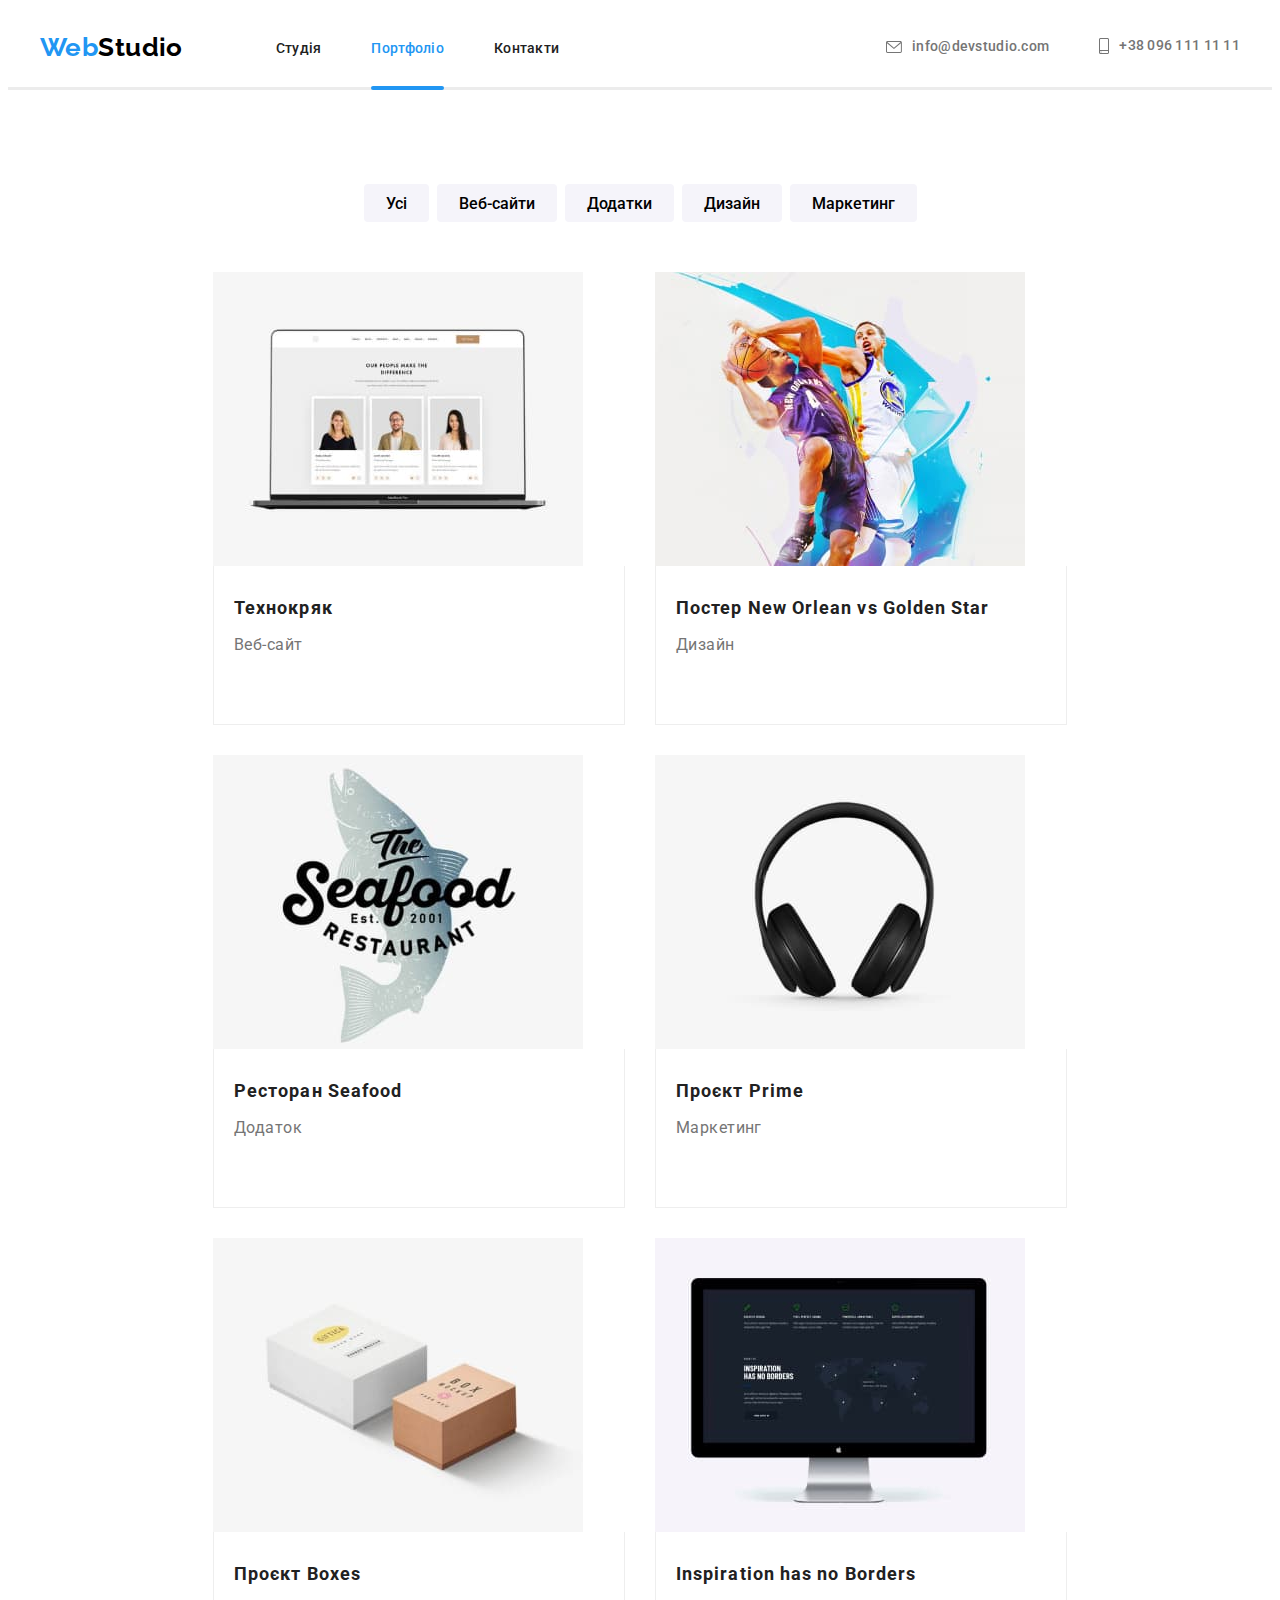
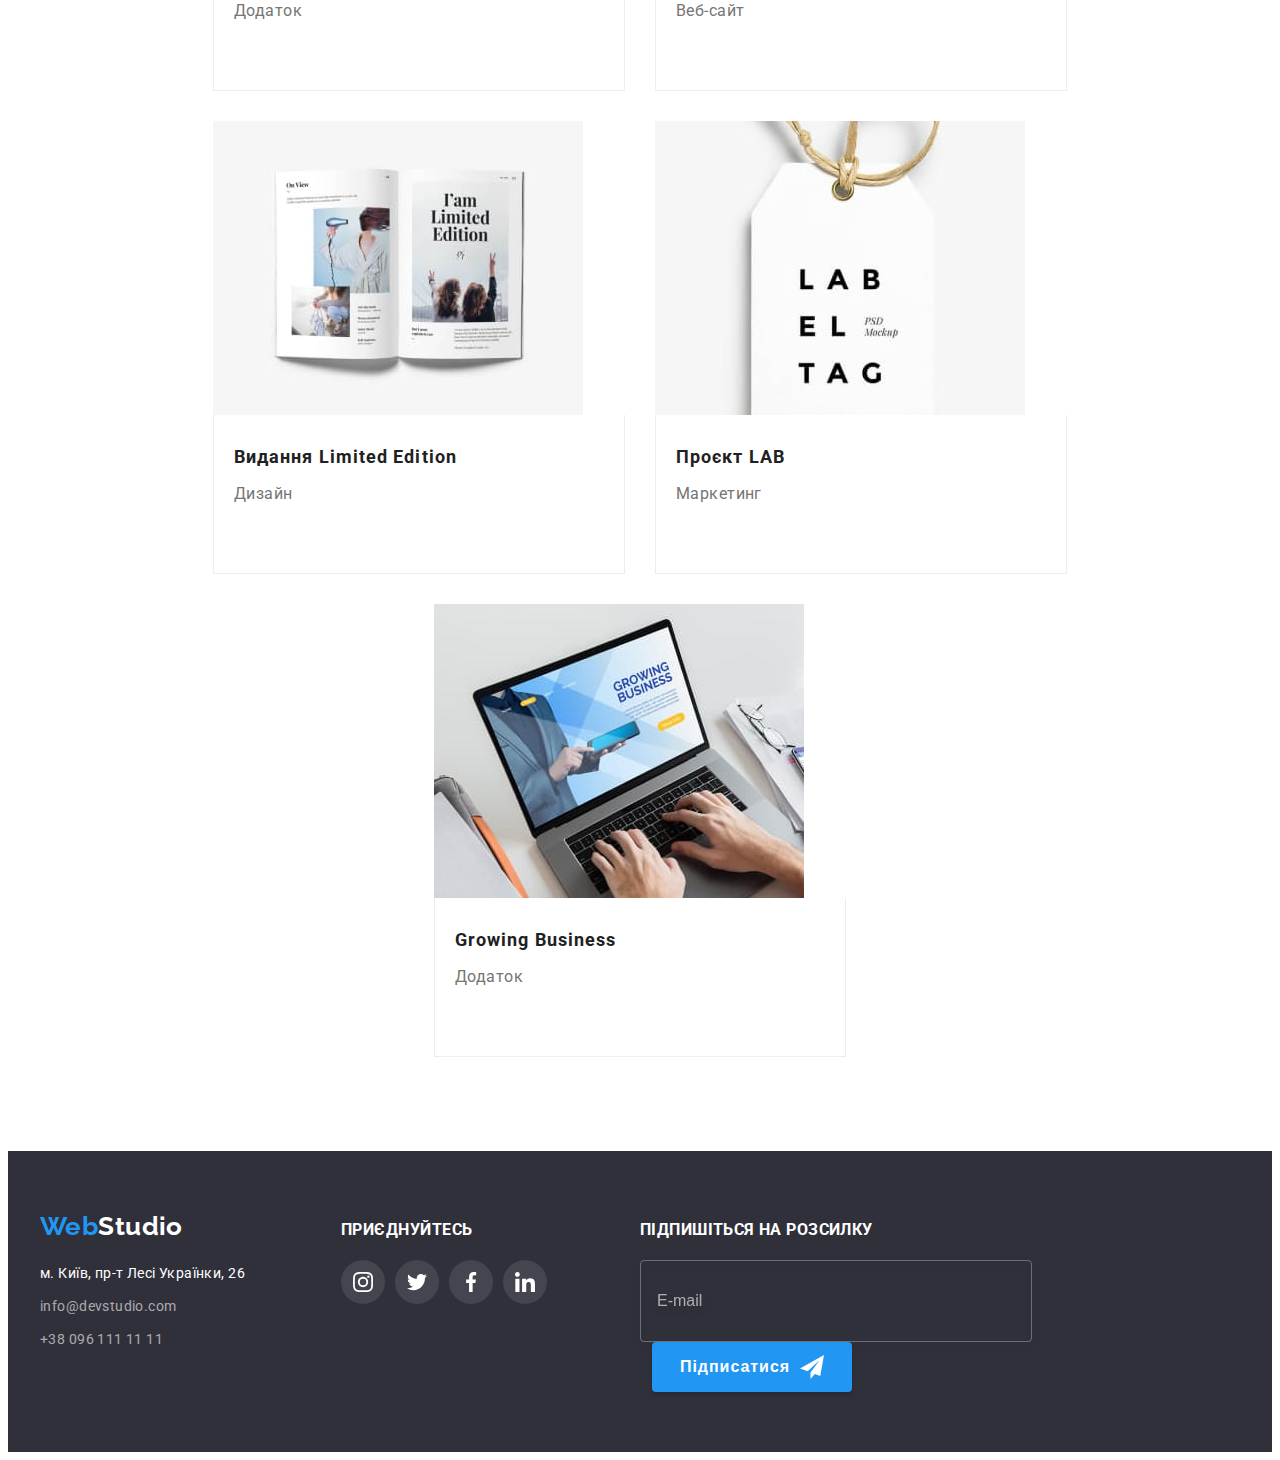
==== commit 8ece809c: "123" ====
--- a/portfolio.html
+++ b/portfolio.html
@@ -26,7 +26,7 @@
             <div class="header__container">
                 <nav class="nav">                 
                     <a class="nav__logo" href="./index.html">Web<span class="nav__logo-studio">Studio</span></a>
-                    <button class="nav__phone-button button js-open-menu"><svg class="nav__phone-icon"><use href="./images/menu_icon.svg"></use></svg></button>             
+                    <button class="nav__phone-button button js-open-menu"><svg class="nav__phone-icon"><use href="/images/icons.svg#menu-mob"></use></svg></button>             
                     <ul class="ul nav__menu-portfolio">
                         <li><a class="nav__link" href="./index.html">Студія</a></li>
                         <li class="nav__block"><a class="nav__current-page nav__link" href="./portfolio.html">Портфоліо</a>
@@ -35,7 +35,7 @@
                     </ul>                
                 </nav>          
                 <ul class="ul header-contact">
-                    <li>
+                    <li class="header-contact__block">
                         <a class="header-contact__link nav__link" href="mailto:info@devstudio.com">
                         <svg class="header-contact__icon-envelope">
                         <use href="./images/icons.svg#icon-envelope"></use>
@@ -195,38 +195,41 @@
     </main>
     <footer class="footer">
         <div class="container footer__container">
-            <div class="address-wrapper">
-                <a class="footer__logo" href="./index.html">Web<span class="footer__studio-logo">Studio</span></a>
-                <div class="footer__list-container">
-                    <address class="address-info">м. Київ, пр-т Лесі Українки, 26</address>
-                    <ul class="ul footer__contact-list">
-                        <li><a class="footer__contact-link nav__link"
-                                href="mailto:info@devstudio.com">info@devstudio.com</a></li>
-                        <li class="footer__tel"><a class="footer__contact-link nav__link" href="tel:+380961111111">+38 096
-                                111 11 11</a></li>
+            <div class="tablet-wraper">
+                <div class="address-wrapper">
+                    <a class="footer__logo" href="./index.html">Web<span class="footer__studio-logo">Studio</span></a>
+                    <div class="footer__list-container">
+                        <address class="address-info">м. Київ, пр-т Лесі Українки, 26</address>
+                        <ul class="ul footer__contact-list">
+                            <li><a class="footer__contact-link nav__link"
+                                    href="mailto:info@devstudio.com">info@devstudio.com</a></li>
+                            <li class="footer__tel"><a class="footer__contact-link nav__link" href="tel:+380961111111">+38
+                                    096 111 11 11</a></li>
+                        </ul>
+                    </div>
+                </div>
+                <div class="join-wrapper">
+                    <h3 class="join__tittle">приєднуйтесь</h3>
+                    <ul class="ul join__social-list">
+                        <li class="join__social-container"><a class="join__link" href="">
+                                <svg class="join__icon">
+                                    <use href="./images/icons.svg#icon-instagram"></use>
+                                </svg></a></li>
+                        <li class="join__social-container"><a class="join__link" href="https://twitter.com/"
+                                target="_blank">
+                                <svg class="join__icon">
+                                    <use href="./images/icons.svg#icon-twitter"></use>
+                                </svg></a></li>
+                        <li class="join__social-container"><a class="join__link" href="">
+                                <svg class="join__icon">
+                                    <use href="./images/icons.svg#icon-facebook"></use>
+                                </svg></a></li>
+                        <li class="join__social-container"><a class="join__link" href="">
+                                <svg class="join__icon">
+                                    <use href="./images/icons.svg#icon-linkedin"></use>
+                                </svg></a></li>
                     </ul>
                 </div>
-            </div>
-            <div class="join-wrapper">
-                <h3 class="join__tittle">приєднуйтесь</h3>
-                <ul class="ul join__social-list">
-                    <li class="join__social-container"><a class="join__link" href="">
-                            <svg class="join__icon">
-                                <use href="./images/icons.svg#icon-instagram"></use>
-                            </svg></a></li>
-                    <li class="join__social-container"><a class="join__link" href="https://twitter.com/" target="_blank">
-                            <svg class="join__icon">
-                                <use href="./images/icons.svg#icon-twitter"></use>
-                            </svg></a></li>
-                    <li class="join__social-container"><a class="join__link" href="">
-                            <svg class="join__icon">
-                                <use href="./images/icons.svg#icon-facebook"></use>
-                            </svg></a></li>
-                    <li class="join__social-container"><a class="join__link" href="">
-                            <svg class="join__icon">
-                                <use href="./images/icons.svg#icon-linkedin"></use>
-                            </svg></a></li>
-                </ul>
             </div>
             <div class="subscribe-wrapper">
                 <h3 class="subscribe__tittle">Підпишіться на розсилку</h3>
--- a/css/main.min.css
+++ b/css/main.min.css
@@ -1 +1 @@
-.visually-hidden{position:absolute;width:1px;height:1px;margin:-1px;border:0;padding:0;white-space:nowrap;-webkit-clip-path:inset(100%);clip-path:inset(100%);clip:rect(0 0 0 0);overflow:hidden}h1,h2,h3,p{margin:0;padding:0}:focus{outline:1px solid #2196f3;border-radius:3px}.ul{margin:0;padding:0;list-style:none}body{font-family:"Roboto",sans-serif;color:#212121;background-color:#fff;letter-spacing:.03em;font-size:14px}@media(max-width: 480px){body{width:480px}}.container{width:1200px;padding:0 15px;margin:0 auto}@media(max-width: 480px){.container{width:480px}}.button{font-family:"Roboto";font-weight:500;font-size:16px;height:38px;cursor:pointer;border-radius:4px;background-color:#f5f4fa;border-style:hidden;-webkit-transition-property:background-color,color,-webkit-box-shadow;transition-property:background-color,color,-webkit-box-shadow;transition-property:background-color,color,box-shadow;transition-property:background-color,color,box-shadow,-webkit-box-shadow;-webkit-transition-duration:250ms;transition-duration:250ms;-webkit-transition-timing-function:cubic-bezier(0.4, 0, 0.2, 1);transition-timing-function:cubic-bezier(0.4, 0, 0.2, 1)}.portfolio__button{gap:8px;display:-webkit-box;display:-ms-flexbox;display:flex;-ms-flex-wrap:wrap;flex-wrap:wrap;line-height:1.62;width:315px}@media(min-width: 481px){.portfolio__button{margin-bottom:50px;-webkit-box-pack:center;-ms-flex-pack:center;justify-content:center}}@media(max-width: 480px){.portfolio__button{margin-bottom:30px}}.portfolio__button .button:hover,.portfolio__button .button:focus{color:#fff;background-color:#2196f3;-webkit-box-shadow:0px 3px 1px rgba(0,0,0,.1),0px 1px 2px rgba(0,0,0,.08),0px 2px 2px rgba(0,0,0,.12);box-shadow:0px 3px 1px rgba(0,0,0,.1),0px 1px 2px rgba(0,0,0,.08),0px 2px 2px rgba(0,0,0,.12)}.portfolio__btn{padding:6px 22px}.hero__button{background-color:#2196f3;color:#fff;font-weight:700;line-height:1.87;width:216px;height:50px;letter-spacing:.06em;-webkit-transition-property:background-color,color,-webkit-box-shadow;transition-property:background-color,color,-webkit-box-shadow;transition-property:background-color,color,box-shadow;transition-property:background-color,color,box-shadow,-webkit-box-shadow;-webkit-transition-duration:250ms;transition-duration:250ms;-webkit-transition-timing-function:cubic-bezier(0.4, 0, 0.2, 1);transition-timing-function:cubic-bezier(0.4, 0, 0.2, 1)}.hero__button:hover,.hero__button:focus{background-color:#f5f4fa;color:#212121;-webkit-box-shadow:0px 3px 1px rgba(0,0,0,.1),0px 1px 2px rgba(0,0,0,.08),0px 2px 2px rgba(0,0,0,.12);box-shadow:0px 3px 1px rgba(0,0,0,.1),0px 1px 2px rgba(0,0,0,.08),0px 2px 2px rgba(0,0,0,.12)}@media(max-width: 768px){section{padding:60px 0;width:480px}}@media(min-width: 768px){section{padding:94px 0}}.nav{-webkit-box-align:center;-ms-flex-align:center;align-items:center;display:-webkit-box;display:-ms-flexbox;display:flex}@media(max-width: 480px){.nav{width:100%;-webkit-box-pack:justify;-ms-flex-pack:justify;justify-content:space-between}}.nav__logo{font-family:"raleway";font-weight:700;font-size:26px;line-height:1.2;text-decoration:none;color:#2196f3}.nav__logo-studio{font-weight:700;font-size:26px;color:#000}.nav__phone-button{width:40px;height:40px;border-radius:none;background-color:#fff}@media(min-width: 481px){.nav__phone-button{display:none}}.nav__phone-icon{width:100%;height:100%;background-color:#000}.nav__menu-studio{margin-left:93px;gap:50px;display:-webkit-box;display:-ms-flexbox;display:flex;letter-spacing:.02em}@media(max-width: 480px){.nav__menu-studio{display:none}}.nav__block{position:relative}.nav__link{fill:#757575;letter-spacing:.02em;font-weight:500;text-decoration:none;color:#212121;-webkit-transition:color 250ms cubic-bezier(0.4, 0, 0.2, 1);transition:color 250ms cubic-bezier(0.4, 0, 0.2, 1)}.nav__link:focus,.nav__link:hover{color:#2196f3}.nav__current-page{color:#2196f3}.nav__current-page::after{position:absolute;margin-top:30px;content:"";display:block;width:100%;height:4px;background-color:#2196f3;border-radius:2px}.nav__menu-portfolio{gap:50px;margin-left:93px;display:-webkit-box;display:-ms-flexbox;display:flex;letter-spacing:.02em}@media(max-width: 480px){.nav__menu-portfolio{display:none}}.header-contact{gap:50px;-webkit-box-align:center;-ms-flex-align:center;align-items:center;display:-webkit-box;display:-ms-flexbox;display:flex;letter-spacing:.02em}@media(max-width: 480px){.header-contact{display:none}}.header-contact__link{display:-webkit-inline-box;display:-ms-inline-flexbox;display:inline-flex;-webkit-box-align:center;-ms-flex-align:center;align-items:center;font-weight:500;text-decoration:none;color:#757575}.header-contact__icon-envelope{fill:currentColor;width:16px;height:12px;margin-right:10px}.header-contact__icon-smartphone{fill:currentColor;width:10px;height:16px;margin-right:10px}@media(min-width: 481px){.subscribe-wrapper{margin-left:93px}}.subscribe__tittle{margin-bottom:20px;line-height:1.14;text-transform:uppercase;color:#fff}@media(max-width: 480px){.subscribe__tittle{display:-webkit-box;display:-ms-flexbox;display:flex;-webkit-box-pack:center;-ms-flex-pack:center;justify-content:center}}.subscribe__field{padding:15px 16px;border:1px solid rgba(255,255,255,.3);-webkit-filter:drop-shadow(0px 4px 4px rgba(0, 0, 0, 0.15));filter:drop-shadow(0px 4px 4px rgba(0, 0, 0, 0.15));background-color:rgba(0,0,0,0);border-radius:4px;width:358px;height:50px;font-size:16px;line-height:1.25;color:#fff;-webkit-transition-property:border-color;transition-property:border-color;-webkit-transition-duration:250ms;transition-duration:250ms;-webkit-transition-timing-function:cubic-bezier(0.4, 0, 0.2, 1);transition-timing-function:cubic-bezier(0.4, 0, 0.2, 1)}.subscribe__field:hover,.subscribe__field:focus{border-color:#2196f3}.subscribe__field::-webkit-input-placeholder{color:rgba(255,255,255,.6);font-size:16px;line-height:1.25}.subscribe__field::-moz-placeholder{color:rgba(255,255,255,.6);font-size:16px;line-height:1.25}.subscribe__field:-ms-input-placeholder{color:rgba(255,255,255,.6);font-size:16px;line-height:1.25}.subscribe__field::-ms-input-placeholder{color:rgba(255,255,255,.6);font-size:16px;line-height:1.25}.subscribe__field::placeholder{color:rgba(255,255,255,.6);font-size:16px;line-height:1.25}@media(max-width: 480px){.subscribe__field{width:100%;margin-bottom:20px}}.subscribe__btn{display:-webkit-inline-box;display:-ms-inline-flexbox;display:inline-flex;-webkit-box-pack:center;-ms-flex-pack:center;justify-content:center;-webkit-box-align:center;-ms-flex-align:center;align-items:center;margin-left:12px;padding:10px 28px;font-weight:700;font-size:16px;line-height:1.87;letter-spacing:.06em;color:#fff;background-color:#2196f3;-webkit-box-shadow:0px 4px 4px rgba(0,0,0,.15);box-shadow:0px 4px 4px rgba(0,0,0,.15);border-radius:4px;border-style:hidden;cursor:pointer;-webkit-transition-property:background-color,color;transition-property:background-color,color;-webkit-transition-duration:250ms;transition-duration:250ms;-webkit-transition-timing-function:cubic-bezier(0.4, 0, 0.2, 1);transition-timing-function:cubic-bezier(0.4, 0, 0.2, 1)}.subscribe__btn:hover,.subscribe__btn:focus{color:#212121;background-color:#f5f4fa}@media(max-width: 480px){.subscribe__btn{margin:0 auto;display:-webkit-box;display:-ms-flexbox;display:flex}}.subscribe__icon{width:24px;height:24px;fill:currentColor;margin-left:10px}.modal{position:fixed;-webkit-box-align:center;-ms-flex-align:center;align-items:center;-webkit-box-pack:center;-ms-flex-pack:center;justify-content:center;display:-webkit-box;display:-ms-flexbox;display:flex;width:100%;height:100%;top:0;background:rgba(0,0,0,.2);opacity:1;-webkit-transition-property:visibility,opacity;transition-property:visibility,opacity;-webkit-transition-duration:250ms;transition-duration:250ms;-webkit-transition-timing-function:cubic-bezier(0.4, 0, 0.2, 1);transition-timing-function:cubic-bezier(0.4, 0, 0.2, 1)}.modal.is-hidden{opacity:0;pointer-events:none;visibility:hidden}.modal__window{position:relative;padding:40px;width:528px;background-color:#fff;-webkit-box-shadow:0px 1px 3px rgba(0,0,0,.12),0px 1px 1px rgba(0,0,0,.14),0px 2px 1px rgba(0,0,0,.2);box-shadow:0px 1px 3px rgba(0,0,0,.12),0px 1px 1px rgba(0,0,0,.14),0px 2px 1px rgba(0,0,0,.2);border-radius:4px}@media(max-width: 480px){.modal__window{width:450px}}.modal__close{position:absolute;top:8px;right:8px;width:30px;height:30px}.modal__btn-close{display:-webkit-box;display:-ms-flexbox;display:flex;-webkit-box-pack:center;-ms-flex-pack:center;justify-content:center;-webkit-box-align:center;-ms-flex-align:center;align-items:center;width:100%;height:100%;cursor:pointer;border-radius:50%;background-color:#fff;border:1px solid rgba(0,0,0,.1);color:#000;-webkit-transition-property:color;transition-property:color;-webkit-transition-duration:250ms;transition-duration:250ms;-webkit-transition-timing-function:cubic-bezier(0.4, 0, 0.2, 1);transition-timing-function:cubic-bezier(0.4, 0, 0.2, 1)}.modal__btn-close:hover,.modal__btn-close:focus{color:#2196f3}.modal__icon-close{width:11px;height:11px;fill:currentColor}.modal__tittle{margin-bottom:12px;font-size:20px;line-height:1.15;text-align:center;letter-spacing:.03em}.modal__field{position:relative;display:-webkit-box;display:-ms-flexbox;display:flex;-webkit-box-orient:vertical;-webkit-box-direction:normal;-ms-flex-direction:column;flex-direction:column;width:100%;margin:0 auto;margin-bottom:10px}.modal__textaria{margin-bottom:20px}.modal__label{color:#757575;font-size:12px;line-height:1.16;letter-spacing:.01em;margin-bottom:4px}.modal__input{width:100%;height:40px;padding:12px 42px;border:1px solid rgba(33,33,33,.2);border-radius:4px;-webkit-transition-property:border-color;transition-property:border-color;-webkit-transition-duration:250ms;transition-duration:250ms;-webkit-transition-timing-function:cubic-bezier(0.4, 0, 0.2, 1);transition-timing-function:cubic-bezier(0.4, 0, 0.2, 1)}.modal__input:focus{border-color:#2196f3}.modal__icon{top:29px;left:12px;position:absolute;width:18px;height:18px;fill:#000;-webkit-transition-property:fill;transition-property:fill;-webkit-transition-duration:250ms;transition-duration:250ms;-webkit-transition-timing-function:cubic-bezier(0.4, 0, 0.2, 1);transition-timing-function:cubic-bezier(0.4, 0, 0.2, 1)}.modal__input:focus+.modal__icon{fill:#2196f3}.modal__comment{resize:none;border:1px solid rgba(33,33,33,.2);border-radius:4px;width:100%;height:120px;padding:12px 16px}.modal__comment:focus{border-color:#2196f3}.modal__comment::-webkit-input-placeholder{font-size:12px;line-height:1.16;letter-spacing:.01em;color:rgba(117,117,117,.5)}.modal__comment::-moz-placeholder{font-size:12px;line-height:1.16;letter-spacing:.01em;color:rgba(117,117,117,.5)}.modal__comment:-ms-input-placeholder{font-size:12px;line-height:1.16;letter-spacing:.01em;color:rgba(117,117,117,.5)}.modal__comment::-ms-input-placeholder{font-size:12px;line-height:1.16;letter-spacing:.01em;color:rgba(117,117,117,.5)}.modal__comment::placeholder{font-size:12px;line-height:1.16;letter-spacing:.01em;color:rgba(117,117,117,.5)}.modal__sending{gap:4px;-webkit-box-align:center;-ms-flex-align:center;align-items:center;line-height:1.71;text-align:center;-webkit-box-pack:center;-ms-flex-pack:center;justify-content:center;display:-webkit-box;display:-ms-flexbox;display:flex;margin-bottom:30px;color:#757575}@media(max-width: 480px){.modal__sending{font-size:12px;line-height:1.17}}.modal__checkbox{-webkit-appearance:none;-moz-appearance:none;appearance:none;display:none;position:absolute}.modal__icon-check{display:inline-block;width:16px;height:15px;border:2px solid;border-radius:2px;border-color:#000}.modal__checkbox:checked+.modal__icon-check{background-color:#2196f3;background-image:url(../images/icon-check.svg);background-size:contain;background-origin:border-box;border-color:#2196f3}.modal__link{color:#2196f3;-webkit-text-decoration-line:underline;text-decoration-line:underline}.modal__btn-sending{margin:0 auto;display:block;background-color:#2196f3;color:#fff;font-size:16px;font-weight:700;line-height:1.87;letter-spacing:.06em;-webkit-box-shadow:0px 4px 4px rgba(0,0,0,.15);box-shadow:0px 4px 4px rgba(0,0,0,.15);border-radius:4px;padding:10px 52px;border-style:none;cursor:pointer;-webkit-transition-property:background-color,color;transition-property:background-color,color;-webkit-transition-duration:250ms;transition-duration:250ms;-webkit-transition-timing-function:cubic-bezier(0.4, 0, 0.2, 1);transition-timing-function:cubic-bezier(0.4, 0, 0.2, 1)}.modal__btn-sending:hover,.modal__btn-sending:focus{color:#212121;background-color:#f5f4fa}@media(min-width: 481px){.join-wrapper{margin-left:70px}}.join__tittle{letter-spacing:.03em;line-height:1.14;margin-bottom:20px;color:#fff;text-transform:uppercase}@media(max-width: 480px){.join__tittle{display:-webkit-box;display:-ms-flexbox;display:flex;-webkit-box-pack:center;-ms-flex-pack:center;justify-content:center;margin-top:60px}}.join__social-list{display:-webkit-box;display:-ms-flexbox;display:flex;gap:10px}@media(max-width: 480px){.join__social-list{-webkit-box-pack:center;-ms-flex-pack:center;justify-content:center;margin-bottom:60px}}.join__social-container{width:44px;height:44px}.join__link{width:100%;height:100%;display:-webkit-box;display:-ms-flexbox;display:flex;-webkit-box-align:center;-ms-flex-align:center;align-items:center;-webkit-box-pack:center;-ms-flex-pack:center;justify-content:center;border-radius:50%;background-color:rgba(255,255,255,.1);-webkit-transition:background-color 250ms cubic-bezier(0.4, 0, 0.2, 1);transition:background-color 250ms cubic-bezier(0.4, 0, 0.2, 1)}.join__link:hover,.join__link:focus{background-color:#2196f3}.join__icon{width:20px;height:20px;fill:#fff}.nav-mobile{position:fixed;top:0;left:0;width:100%;height:100%;padding:48px 0 48px 40px;background-color:#fff;-webkit-transform:translateX(100%);transform:translateX(100%);-webkit-transition:-webkit-transform 250ms ease-in-out;transition:-webkit-transform 250ms ease-in-out;transition:transform 250ms ease-in-out;transition:transform 250ms ease-in-out, -webkit-transform 250ms ease-in-out}@media(min-width: 481px){.nav-mobile{display:none}}.nav-mobile.is-open{-webkit-transform:translateX(0);transform:translateX(0)}.nav-mobile__btn{position:absolute;right:0;top:0;margin-top:10px;margin-right:15px;width:40px;height:40px;border:none;border-radius:0;background-color:#fff;color:#212121}.nav-mobile__btn:hover,.nav-mobile__btn:focus{color:#2196f3;outline:0}.nav-mobile__icon{width:18px;height:18px;fill:currentColor}.nav-mobile__list{margin-bottom:306px}.nav-mobile__container{margin-bottom:36px}.nav-mobile__link{font-weight:500;font-size:40px;line-height:1.2;text-decoration:none;letter-spacing:.02em;color:#212121}.nav-mobile__link:hover,.nav-mobile__link:focus{color:#2196f3}.nav-mobile__link-contact-tel{font-weight:500;font-size:34px;line-height:1.1;text-decoration:none;letter-spacing:.02em;color:#2196f3}.nav-mobile__link-contact-mail{font-weight:500;font-size:24px;line-height:1.17;text-decoration:none;letter-spacing:.02em;color:#757575}.nav-mobile__list-social{margin-top:64px;display:-webkit-box;display:-ms-flexbox;display:flex;gap:10px}.nav-mobile__link-social{text-decoration:none;font-weight:500;font-size:18px;line-height:1.2;color:#2196f3}.header{padding-top:24px;padding-bottom:24px;border-bottom:solid #ececec;background-color:#fff}@media(max-width: 480px){.header{padding:10px 0;width:-webkit-fit-content;width:-moz-fit-content;width:fit-content}}.header__container{-webkit-box-pack:justify;-ms-flex-pack:justify;justify-content:space-between;display:-webkit-box;display:-ms-flexbox;display:flex}.hero{background-image:-webkit-gradient(linear, left top, right top, from(rgba(47, 48, 58, 0.4)), to(rgba(47, 48, 58, 0.4))),url(../images/background-img.jpg);background-image:linear-gradient(to right, rgba(47, 48, 58, 0.4), rgba(47, 48, 58, 0.4)),url(../images/background-img.jpg);margin:0 auto;padding:118px 0;text-align:center;background-position:center}@media(max-width: 480px){.hero{width:-webkit-fit-content;width:-moz-fit-content;width:fit-content}}@media(min-width: 768px){.hero{padding:200px 0;max-width:1600px}}.hero__tittle{margin:0 auto;width:360px;margin-bottom:30px;text-transform:uppercase;font-weight:900;font-size:26px;line-height:1.62;letter-spacing:.06em;color:#fff}@media(min-width: 768px){.hero__tittle{font-size:44px;line-height:1.36;width:696px}}.description{padding-bottom:0}@media(min-width: 481px){.description__list{-webkit-box-pack:center;-ms-flex-pack:center;justify-content:center;gap:30px;display:-webkit-box;display:-ms-flexbox;display:flex}}@media(max-width: 480px){.description__block{margin-bottom:30px}}.description__image{display:-webkit-box;display:-ms-flexbox;display:flex;-webkit-box-pack:center;-ms-flex-pack:center;justify-content:center;-webkit-box-align:center;-ms-flex-align:center;align-items:center;margin-bottom:30px;width:270px;height:120px;border-radius:4px;background-color:#f5f4fa}@media(max-width: 480px){.description__image{width:100%}}.description__icon{width:70px;height:70px}.description__title{margin-bottom:10px;font-size:14px;text-transform:uppercase;line-height:1.14}@media(max-width: 480px){.description__title{text-align:center}}.description__text{line-height:1.71;color:#757575}@media(max-width: 480px){.info{display:none}}.info__tittle{margin-bottom:50px}.tittle{text-align:center;font-size:36px;line-height:1.17}@media(max-width: 480px){.tittle{font-size:28px}}.info__list{display:-webkit-box;display:-ms-flexbox;display:flex;-webkit-box-pack:center;-ms-flex-pack:center;justify-content:center;gap:30px}.info__block{display:block;position:relative}.info__box{display:-webkit-box;display:-ms-flexbox;display:flex;-webkit-box-pack:center;-ms-flex-pack:center;justify-content:center;-webkit-box-align:center;-ms-flex-align:center;align-items:center;position:absolute;margin-top:224px;width:370px;height:70px;background-color:rgba(47,48,58,.8)}.info__text{text-transform:uppercase;line-height:1.14;color:#fff}.team{background-color:#f5f4fa}@media(max-width: 480px){.team{width:-webkit-fit-content;width:-moz-fit-content;width:fit-content}}.team__tittle{margin-bottom:50px}@media(max-width: 480px){.team__tittle{margin-bottom:30px}}@media(min-width: 481px){.team__list{-webkit-box-pack:center;-ms-flex-pack:center;justify-content:center;display:-webkit-box;display:-ms-flexbox;display:flex;gap:30px}}.team__block{width:270px;padding-bottom:30px;-webkit-box-shadow:0px 1px 3px rgba(0,0,0,.12),0px 1px 1px rgba(0,0,0,.14),0px 2px 1px rgba(0,0,0,.2);box-shadow:0px 1px 3px rgba(0,0,0,.12),0px 1px 1px rgba(0,0,0,.14),0px 2px 1px rgba(0,0,0,.2);border-radius:0px 0px 4px 4px;background-color:#fff}@media(max-width: 480px){.team__block{width:450px;margin-bottom:30px}}.team__image{display:block}@media(max-width: 480px){.team__image{width:450px}}.team__name{margin-top:30px;text-align:center;font-weight:500;font-size:16px;line-height:1.18}.team__position{margin-bottom:16px;margin-top:10px;text-align:center;font-size:16px;line-height:1.18;color:#757575}.contact{gap:10px;-webkit-box-pack:center;-ms-flex-pack:center;justify-content:center;display:-webkit-box;display:-ms-flexbox;display:flex}.contact__block{width:44px;height:44px}.contact__link{-webkit-box-pack:center;-ms-flex-pack:center;justify-content:center;display:-webkit-box;display:-ms-flexbox;display:flex;-webkit-box-align:center;-ms-flex-align:center;align-items:center;width:100%;height:100%;border-radius:50%;color:#afb1b8;background-color:#fff;-webkit-transition-property:background-color,color;transition-property:background-color,color;-webkit-transition-duration:250ms;transition-duration:250ms;-webkit-transition-timing-function:cubic-bezier(0.4, 0, 0.2, 1);transition-timing-function:cubic-bezier(0.4, 0, 0.2, 1)}.contact__link:hover,.contact__link:focus{background-color:#2196f3;color:#fff}.contact__icon{fill:currentColor;width:20px;height:20px}@media(min-width: 481px){.portfolio__list{-ms-flex-preferred-size:calc((100% - 60px)/3);flex-basis:calc((100% - 60px)/3);-webkit-box-pack:center;-ms-flex-pack:center;justify-content:center;display:-webkit-box;display:-ms-flexbox;display:flex;-ms-flex-wrap:wrap;flex-wrap:wrap;gap:30px}}.overlay{overflow:hidden;position:relative}.portfolio__block{-webkit-transition:-webkit-box-shadow 250ms cubic-bezier(0.4, 0, 0.2, 1);transition:-webkit-box-shadow 250ms cubic-bezier(0.4, 0, 0.2, 1);transition:box-shadow 250ms cubic-bezier(0.4, 0, 0.2, 1);transition:box-shadow 250ms cubic-bezier(0.4, 0, 0.2, 1), -webkit-box-shadow 250ms cubic-bezier(0.4, 0, 0.2, 1)}.portfolio__block:hover{-webkit-box-shadow:0px 1px 1px rgba(0,0,0,.12),0px 4px 4px rgba(0,0,0,.06),1px 4px 6px rgba(0,0,0,.16);box-shadow:0px 1px 1px rgba(0,0,0,.12),0px 4px 4px rgba(0,0,0,.06),1px 4px 6px rgba(0,0,0,.16)}@media(max-width: 480px){.portfolio__block{width:450px}}@media(max-width: 480px){.indent-block{margin-bottom:30px}}.overlay__block{position:absolute;padding:63px 24px;width:100%;height:100%;-webkit-transform:translateY(101%);transform:translateY(101%);-webkit-transition-property:-webkit-transform;transition-property:-webkit-transform;transition-property:transform;transition-property:transform, -webkit-transform;-webkit-transition-duration:250ms;transition-duration:250ms;-webkit-transition-timing-function:cubic-bezier(0.4, 0, 0.2, 1);transition-timing-function:cubic-bezier(0.4, 0, 0.2, 1);background:rgba(33,150,243,.9)}.portfolio__block:hover .overlay__block{-webkit-transform:translateY(0);transform:translateY(0)}.overlay__text{color:#fff;font-weight:400;font-size:18px;line-height:1.55}.portfolio__img{display:block}@media(max-width: 480px){.portfolio__img{width:450px}}.portfolio__content-list{padding:24px 20px;width:370px;height:110px;border-bottom:1px solid #eee;border-left:1px solid #eee;border-right:1px solid #eee;background-color:#fff}@media(max-width: 480px){.portfolio__content-list{width:450px}}.portfolio__title{margin-bottom:4px;font-size:18px;line-height:2;letter-spacing:.06em}.portfolio__text{font-size:16px;line-height:1.88;color:#757575}.client__tittle{margin-bottom:50px}@media(max-width: 480px){.client__tittle{margin-bottom:30px}}.client__list{display:-webkit-box;display:-ms-flexbox;display:flex;-ms-flex-wrap:wrap;flex-wrap:wrap;gap:30px}@media(min-width: 481px){.client__list{display:-webkit-box;display:-ms-flexbox;display:flex;-webkit-box-pack:center;-ms-flex-pack:center;justify-content:center;gap:30px}}.client__block{width:170px;height:92px}@media(max-width: 480px){.client__block{width:210px}}.client__link{width:100%;height:100%;display:-webkit-box;display:-ms-flexbox;display:flex;-webkit-box-pack:center;-ms-flex-pack:center;justify-content:center;-webkit-box-align:center;-ms-flex-align:center;align-items:center;color:#afb1b8;border:1px solid #afb1b8;border-radius:4px;-webkit-transition-property:border-color,color;transition-property:border-color,color;-webkit-transition-duration:250ms;transition-duration:250ms;-webkit-transition-timing-function:cubic-bezier(0.4, 0, 0.2, 1);transition-timing-function:cubic-bezier(0.4, 0, 0.2, 1)}.client__link:hover,.client__link:focus{border-color:#2196f3;color:#2196f3}.client__logo{fill:currentColor;width:106px;height:60px}.footer{padding-top:60px;padding-bottom:60px;background-color:#2f303a}@media(max-width: 480px){.footer{width:-webkit-fit-content;width:-moz-fit-content;width:fit-content}}@media(min-width: 481px){.footer__container{display:-webkit-box;display:-ms-flexbox;display:flex;-webkit-box-align:baseline;-ms-flex-align:baseline;align-items:baseline}}.address-wrapper{min-width:231px}.footer__list-container{margin-top:20px}@media(max-width: 480px){.footer__list-container{margin-top:28px}}.footer__contact-list{letter-spacing:.02em}.footer__contact-link{letter-spacing:.03em;font-weight:400;line-height:1.71;text-decoration:none;color:rgba(255,255,255,.6)}@media(max-width: 480px){.footer__contact-link{display:-webkit-box;display:-ms-flexbox;display:flex;-webkit-box-pack:center;-ms-flex-pack:center;justify-content:center}}.footer__logo{font-family:"raleway";font-weight:700;font-size:26px;line-height:1.2;text-decoration:none;color:#2196f3}@media(max-width: 480px){.footer__logo{display:-webkit-box;display:-ms-flexbox;display:flex;-webkit-box-pack:center;-ms-flex-pack:center;justify-content:center}}.footer__studio-logo{color:#fff}.address-info{margin-bottom:9px;line-height:1.71;font-style:normal;color:#fff}@media(max-width: 480px){.address-info{display:-webkit-box;display:-ms-flexbox;display:flex;-webkit-box-pack:center;-ms-flex-pack:center;justify-content:center;margin-bottom:12px}}.footer__tel{margin-top:9px}@media(max-width: 480px){.footer__tel{display:-webkit-box;display:-ms-flexbox;display:flex;-webkit-box-pack:center;-ms-flex-pack:center;justify-content:center;margin-top:12px}}/*# sourceMappingURL=main.min.css.map */+.visually-hidden{position:absolute;width:1px;height:1px;margin:-1px;border:0;padding:0;white-space:nowrap;-webkit-clip-path:inset(100%);clip-path:inset(100%);clip:rect(0 0 0 0);overflow:hidden}h1,h2,h3,p{margin:0;padding:0}:focus{outline:1px solid #2196f3;border-radius:3px}.ul{margin:0;padding:0;list-style:none}img{display:block;max-width:100%;height:auto}body{font-family:"Roboto",sans-serif;color:#212121;background-color:#fff;letter-spacing:.03em;font-size:14px}.container{width:1200px;padding:0 15px;margin:0 auto}@media screen and (max-width: 768px){.container{width:768px}}@media screen and (max-width: 480px){.container{width:480px}}.button{font-family:"Roboto";font-weight:500;font-size:16px;height:38px;cursor:pointer;border-radius:4px;background-color:#f5f4fa;border-style:hidden;-webkit-transition-property:background-color,color,-webkit-box-shadow;transition-property:background-color,color,-webkit-box-shadow;transition-property:background-color,color,box-shadow;transition-property:background-color,color,box-shadow,-webkit-box-shadow;-webkit-transition-duration:250ms;transition-duration:250ms;-webkit-transition-timing-function:cubic-bezier(0.4, 0, 0.2, 1);transition-timing-function:cubic-bezier(0.4, 0, 0.2, 1)}.portfolio__button{gap:8px;display:-webkit-box;display:-ms-flexbox;display:flex;line-height:1.62;margin-bottom:50px}@media(min-width: 481px){.portfolio__button{-webkit-box-pack:center;-ms-flex-pack:center;justify-content:center}}@media(max-width: 480px){.portfolio__button{width:315px;-ms-flex-wrap:wrap;flex-wrap:wrap;margin-bottom:30px}}.portfolio__button .button:hover,.portfolio__button .button:focus{color:#fff;background-color:#2196f3;-webkit-box-shadow:0px 3px 1px rgba(0,0,0,.1),0px 1px 2px rgba(0,0,0,.08),0px 2px 2px rgba(0,0,0,.12);box-shadow:0px 3px 1px rgba(0,0,0,.1),0px 1px 2px rgba(0,0,0,.08),0px 2px 2px rgba(0,0,0,.12)}.portfolio__btn{padding:6px 22px}.hero__button{background-color:#2196f3;color:#fff;font-weight:700;line-height:1.87;width:216px;height:50px;letter-spacing:.06em;-webkit-transition-property:background-color,color,-webkit-box-shadow;transition-property:background-color,color,-webkit-box-shadow;transition-property:background-color,color,box-shadow;transition-property:background-color,color,box-shadow,-webkit-box-shadow;-webkit-transition-duration:250ms;transition-duration:250ms;-webkit-transition-timing-function:cubic-bezier(0.4, 0, 0.2, 1);transition-timing-function:cubic-bezier(0.4, 0, 0.2, 1)}.hero__button:hover,.hero__button:focus{background-color:#f5f4fa;color:#212121;-webkit-box-shadow:0px 3px 1px rgba(0,0,0,.1),0px 1px 2px rgba(0,0,0,.08),0px 2px 2px rgba(0,0,0,.12);box-shadow:0px 3px 1px rgba(0,0,0,.1),0px 1px 2px rgba(0,0,0,.08),0px 2px 2px rgba(0,0,0,.12)}@media(max-width: 768px){section{padding:60px 0;width:100%;width:-webkit-fit-content;width:-moz-fit-content;width:fit-content}}@media(min-width: 768px){section{padding:94px 0}}.nav{-webkit-box-align:center;-ms-flex-align:center;align-items:center;display:-webkit-box;display:-ms-flexbox;display:flex}@media(max-width: 480px){.nav{width:100%;-webkit-box-pack:justify;-ms-flex-pack:justify;justify-content:space-between}}.nav__logo{font-family:"raleway";font-weight:700;font-size:26px;line-height:1.2;text-decoration:none;color:#2196f3}.nav__logo-studio{font-weight:700;font-size:26px;color:#000}.nav__phone-button{width:40px;height:40px;padding:0;border-radius:none;color:#212121;background-color:#fff}.nav__phone-button:focus{color:#2196f3}@media(min-width: 481px){.nav__phone-button{display:none}}.nav__phone-icon{width:100%;height:100%;fill:currentColor}.nav__phone-icon:focus{fill:currentColor}.nav__menu-studio{margin-left:93px;gap:50px;display:-webkit-box;display:-ms-flexbox;display:flex;letter-spacing:.02em}@media(max-width: 480px){.nav__menu-studio{display:none}}.nav__block{position:relative}.nav__link{fill:#757575;letter-spacing:.02em;font-weight:500;text-decoration:none;color:#212121;-webkit-transition:color 250ms cubic-bezier(0.4, 0, 0.2, 1);transition:color 250ms cubic-bezier(0.4, 0, 0.2, 1)}.nav__link:focus,.nav__link:hover{color:#2196f3}.nav__current-page{color:#2196f3}.nav__current-page::after{position:absolute;margin-top:30px;content:"";display:block;width:100%;height:4px;background-color:#2196f3;border-radius:2px}.nav__menu-portfolio{gap:50px;margin-left:93px;display:-webkit-box;display:-ms-flexbox;display:flex;letter-spacing:.02em}@media(max-width: 480px){.nav__menu-portfolio{display:none}}.header-contact{gap:50px;-webkit-box-align:center;-ms-flex-align:center;align-items:center;display:-webkit-box;display:-ms-flexbox;display:flex;letter-spacing:.02em}@media(max-width: 768px){.header-contact{display:block}}@media(max-width: 480px){.header-contact{display:none}}@media(max-width: 768px){.header-contact__block{margin-bottom:10px}}.header-contact__link{display:-webkit-inline-box;display:-ms-inline-flexbox;display:inline-flex;-webkit-box-align:center;-ms-flex-align:center;align-items:center;font-weight:500;line-height:1.14;letter-spacing:.02em;text-decoration:none;color:#757575}@media(max-width: 768px){.header-contact__link{font-size:12px;line-height:1.17}}.header-contact__icon-envelope{fill:currentColor;width:16px;height:12px;margin-right:10px}@media(max-width: 768px){.header-contact__icon-envelope{width:14px;height:10px}}.header-contact__icon-smartphone{fill:currentColor;width:10px;height:16px;margin-right:10px}@media(max-width: 768px){.header-contact__icon-smartphone{width:10px;height:14px}}.subscribe-wrapper{display:block}@media(min-width: 769px){.subscribe-wrapper{margin-left:93px}}.subscribe__tittle{margin-bottom:20px;line-height:1.14;text-transform:uppercase;color:#fff}@media(max-width: 768px){.subscribe__tittle{display:-webkit-box;display:-ms-flexbox;display:flex;-webkit-box-pack:center;-ms-flex-pack:center;justify-content:center}}.subscribe__field{padding:15px 16px;border:1px solid rgba(255,255,255,.3);-webkit-filter:drop-shadow(0px 4px 4px rgba(0, 0, 0, 0.15));filter:drop-shadow(0px 4px 4px rgba(0, 0, 0, 0.15));background-color:rgba(0,0,0,0);border-radius:4px;width:358px;height:50px;font-size:16px;line-height:1.25;color:#fff;-webkit-transition-property:border-color;transition-property:border-color;-webkit-transition-duration:250ms;transition-duration:250ms;-webkit-transition-timing-function:cubic-bezier(0.4, 0, 0.2, 1);transition-timing-function:cubic-bezier(0.4, 0, 0.2, 1)}.subscribe__field:hover,.subscribe__field:focus{border-color:#2196f3}.subscribe__field::-webkit-input-placeholder{color:rgba(255,255,255,.6);font-size:16px;line-height:1.25}.subscribe__field::-moz-placeholder{color:rgba(255,255,255,.6);font-size:16px;line-height:1.25}.subscribe__field:-ms-input-placeholder{color:rgba(255,255,255,.6);font-size:16px;line-height:1.25}.subscribe__field::-ms-input-placeholder{color:rgba(255,255,255,.6);font-size:16px;line-height:1.25}.subscribe__field::placeholder{color:rgba(255,255,255,.6);font-size:16px;line-height:1.25}@media(min-width: 481px)and (max-width: 768px){.subscribe__field{width:450px;display:-webkit-box;display:-ms-flexbox;display:flex;margin:0 auto;margin-bottom:20px}}@media(max-width: 480px){.subscribe__field{width:100%;margin-bottom:20px}}.subscribe__btn{display:-webkit-inline-box;display:-ms-inline-flexbox;display:inline-flex;-webkit-box-pack:center;-ms-flex-pack:center;justify-content:center;-webkit-box-align:center;-ms-flex-align:center;align-items:center;margin-left:12px;padding:10px 28px;font-weight:700;font-size:16px;line-height:1.87;letter-spacing:.06em;color:#fff;background-color:#2196f3;-webkit-box-shadow:0px 4px 4px rgba(0,0,0,.15);box-shadow:0px 4px 4px rgba(0,0,0,.15);border-radius:4px;border-style:hidden;cursor:pointer;-webkit-transition-property:background-color,color;transition-property:background-color,color;-webkit-transition-duration:250ms;transition-duration:250ms;-webkit-transition-timing-function:cubic-bezier(0.4, 0, 0.2, 1);transition-timing-function:cubic-bezier(0.4, 0, 0.2, 1)}.subscribe__btn:hover,.subscribe__btn:focus{color:#212121;background-color:#f5f4fa}@media(max-width: 768px){.subscribe__btn{margin:0 auto;display:-webkit-box;display:-ms-flexbox;display:flex}}.subscribe__icon{width:24px;height:24px;fill:currentColor;margin-left:10px}.modal{position:fixed;-webkit-box-align:center;-ms-flex-align:center;align-items:center;-webkit-box-pack:center;-ms-flex-pack:center;justify-content:center;display:-webkit-box;display:-ms-flexbox;display:flex;width:100%;height:100%;top:0;background:rgba(0,0,0,.2);opacity:1;-webkit-transition-property:visibility,opacity;transition-property:visibility,opacity;-webkit-transition-duration:250ms;transition-duration:250ms;-webkit-transition-timing-function:cubic-bezier(0.4, 0, 0.2, 1);transition-timing-function:cubic-bezier(0.4, 0, 0.2, 1)}.modal.is-hidden{opacity:0;pointer-events:none;visibility:hidden}.modal__window{position:relative;padding:40px;width:528px;background-color:#fff;-webkit-box-shadow:0px 1px 3px rgba(0,0,0,.12),0px 1px 1px rgba(0,0,0,.14),0px 2px 1px rgba(0,0,0,.2);box-shadow:0px 1px 3px rgba(0,0,0,.12),0px 1px 1px rgba(0,0,0,.14),0px 2px 1px rgba(0,0,0,.2);border-radius:4px}@media(max-width: 768px){.modal__window{width:450px}}.modal__close{position:absolute;top:8px;right:8px;width:30px;height:30px}.modal__btn-close{display:-webkit-box;display:-ms-flexbox;display:flex;-webkit-box-pack:center;-ms-flex-pack:center;justify-content:center;-webkit-box-align:center;-ms-flex-align:center;align-items:center;width:100%;height:100%;cursor:pointer;border-radius:50%;background-color:#fff;border:1px solid rgba(0,0,0,.1);color:#000;-webkit-transition-property:color;transition-property:color;-webkit-transition-duration:250ms;transition-duration:250ms;-webkit-transition-timing-function:cubic-bezier(0.4, 0, 0.2, 1);transition-timing-function:cubic-bezier(0.4, 0, 0.2, 1)}.modal__btn-close:hover,.modal__btn-close:focus{color:#2196f3}.modal__icon-close{width:11px;height:11px;fill:currentColor}.modal__tittle{margin-bottom:12px;font-size:20px;line-height:1.15;text-align:center;letter-spacing:.03em}.modal__field{position:relative;display:-webkit-box;display:-ms-flexbox;display:flex;-webkit-box-orient:vertical;-webkit-box-direction:normal;-ms-flex-direction:column;flex-direction:column;width:100%;margin:0 auto;margin-bottom:10px}.modal__textaria{margin-bottom:20px}.modal__label{color:#757575;font-size:12px;line-height:1.16;letter-spacing:.01em;margin-bottom:4px}.modal__input{width:100%;height:40px;padding:12px 42px;border:1px solid rgba(33,33,33,.2);border-radius:4px;-webkit-transition-property:border-color;transition-property:border-color;-webkit-transition-duration:250ms;transition-duration:250ms;-webkit-transition-timing-function:cubic-bezier(0.4, 0, 0.2, 1);transition-timing-function:cubic-bezier(0.4, 0, 0.2, 1)}.modal__input:focus{border-color:#2196f3}.modal__icon{top:29px;left:12px;position:absolute;width:18px;height:18px;fill:#000;-webkit-transition-property:fill;transition-property:fill;-webkit-transition-duration:250ms;transition-duration:250ms;-webkit-transition-timing-function:cubic-bezier(0.4, 0, 0.2, 1);transition-timing-function:cubic-bezier(0.4, 0, 0.2, 1)}.modal__input:focus+.modal__icon{fill:#2196f3}.modal__comment{resize:none;border:1px solid rgba(33,33,33,.2);border-radius:4px;width:100%;height:120px;padding:12px 16px}.modal__comment:focus{border-color:#2196f3}.modal__comment::-webkit-input-placeholder{font-size:12px;line-height:1.16;letter-spacing:.01em;color:rgba(117,117,117,.5)}.modal__comment::-moz-placeholder{font-size:12px;line-height:1.16;letter-spacing:.01em;color:rgba(117,117,117,.5)}.modal__comment:-ms-input-placeholder{font-size:12px;line-height:1.16;letter-spacing:.01em;color:rgba(117,117,117,.5)}.modal__comment::-ms-input-placeholder{font-size:12px;line-height:1.16;letter-spacing:.01em;color:rgba(117,117,117,.5)}.modal__comment::placeholder{font-size:12px;line-height:1.16;letter-spacing:.01em;color:rgba(117,117,117,.5)}.modal__sending{gap:4px;-webkit-box-align:center;-ms-flex-align:center;align-items:center;line-height:1.71;text-align:center;-webkit-box-pack:center;-ms-flex-pack:center;justify-content:center;display:-webkit-box;display:-ms-flexbox;display:flex;margin-bottom:30px;color:#757575}@media(max-width: 768px){.modal__sending{font-size:12px;line-height:1.17}}.modal__checkbox{-webkit-appearance:none;-moz-appearance:none;appearance:none;display:none;position:absolute}.modal__icon-check{display:inline-block;width:16px;height:15px;border:2px solid;border-radius:2px;border-color:#000}.modal__checkbox:checked+.modal__icon-check{background-color:#2196f3;background-image:url(../images/icon-check.svg);background-size:contain;background-origin:border-box;border-color:#2196f3}.modal__link{color:#2196f3;-webkit-text-decoration-line:underline;text-decoration-line:underline}.modal__btn-sending{margin:0 auto;display:block;background-color:#2196f3;color:#fff;font-size:16px;font-weight:700;line-height:1.87;letter-spacing:.06em;-webkit-box-shadow:0px 4px 4px rgba(0,0,0,.15);box-shadow:0px 4px 4px rgba(0,0,0,.15);border-radius:4px;padding:10px 52px;border-style:none;cursor:pointer;-webkit-transition-property:background-color,color;transition-property:background-color,color;-webkit-transition-duration:250ms;transition-duration:250ms;-webkit-transition-timing-function:cubic-bezier(0.4, 0, 0.2, 1);transition-timing-function:cubic-bezier(0.4, 0, 0.2, 1)}.modal__btn-sending:hover,.modal__btn-sending:focus{color:#212121;background-color:#f5f4fa}@media(min-width: 481px){.join-wrapper{margin-left:165px}}@media(min-width: 769px){.join-wrapper{margin-left:70px}}.join__tittle{letter-spacing:.03em;line-height:1.14;margin-bottom:20px;color:#fff;text-transform:uppercase}@media(max-width: 768px){.join__tittle{display:-webkit-box;display:-ms-flexbox;display:flex;-webkit-box-pack:center;-ms-flex-pack:center;justify-content:center}}@media(max-width: 480px){.join__tittle{margin-top:60px}}.join__social-list{display:-webkit-box;display:-ms-flexbox;display:flex;gap:10px}@media(max-width: 480px){.join__social-list{-webkit-box-pack:center;-ms-flex-pack:center;justify-content:center;margin-bottom:60px}}.join__social-container{width:44px;height:44px}.join__link{width:100%;height:100%;display:-webkit-box;display:-ms-flexbox;display:flex;-webkit-box-align:center;-ms-flex-align:center;align-items:center;-webkit-box-pack:center;-ms-flex-pack:center;justify-content:center;border-radius:50%;background-color:rgba(255,255,255,.1);-webkit-transition:background-color 250ms cubic-bezier(0.4, 0, 0.2, 1);transition:background-color 250ms cubic-bezier(0.4, 0, 0.2, 1)}.join__link:hover,.join__link:focus{background-color:#2196f3}.join__icon{width:20px;height:20px;fill:#fff}.nav-mobile{position:fixed;top:0;left:0;width:100%;height:100%;padding:48px 0 48px 40px;background-color:#fff;-webkit-transform:translateX(100%);transform:translateX(100%);-webkit-transition:-webkit-transform 250ms ease-in-out;transition:-webkit-transform 250ms ease-in-out;transition:transform 250ms ease-in-out;transition:transform 250ms ease-in-out, -webkit-transform 250ms ease-in-out}@media(min-width: 481px){.nav-mobile{display:none}}.nav-mobile.is-open{-webkit-transform:translateX(0);transform:translateX(0)}.nav-mobile__btn{position:absolute;right:0;top:0;margin-top:10px;margin-right:15px;width:40px;height:40px;border:none;border-radius:0;background-color:#fff;color:#212121;-webkit-transition-property:background-color,color,-webkit-box-shadow;transition-property:background-color,color,-webkit-box-shadow;transition-property:background-color,color,box-shadow;transition-property:background-color,color,box-shadow,-webkit-box-shadow;-webkit-transition-duration:250ms;transition-duration:250ms;-webkit-transition-timing-function:cubic-bezier(0.4, 0, 0.2, 1);transition-timing-function:cubic-bezier(0.4, 0, 0.2, 1)}.nav-mobile__btn:hover,.nav-mobile__btn:focus{color:#2196f3;outline:0}.nav-mobile__icon{width:18px;height:18px;fill:currentColor}.nav-mobile__list{margin-bottom:306px}.nav-mobile__container{margin-bottom:36px}.nav-mobile__link{font-weight:500;font-size:40px;line-height:1.2;text-decoration:none;letter-spacing:.02em;color:#212121;-webkit-transition-property:background-color,color,-webkit-box-shadow;transition-property:background-color,color,-webkit-box-shadow;transition-property:background-color,color,box-shadow;transition-property:background-color,color,box-shadow,-webkit-box-shadow;-webkit-transition-duration:250ms;transition-duration:250ms;-webkit-transition-timing-function:cubic-bezier(0.4, 0, 0.2, 1);transition-timing-function:cubic-bezier(0.4, 0, 0.2, 1)}.nav-mobile__link:hover,.nav-mobile__link:focus{color:#2196f3}.nav-mobile__link-contact-tel{font-weight:500;font-size:34px;line-height:1.1;text-decoration:none;letter-spacing:.02em;color:#2196f3}.nav-mobile__link-contact-mail{font-weight:500;font-size:24px;line-height:1.17;text-decoration:none;letter-spacing:.02em;color:#757575}.nav-mobile__list-social{margin-top:64px;display:-webkit-box;display:-ms-flexbox;display:flex;gap:10px}.nav-mobile__line{width:22px;height:1px}.nav-mobile__link-social{text-decoration:none;font-weight:500;font-size:18px;line-height:1.2;color:#2196f3}.header{padding-top:24px;padding-bottom:24px;border-bottom:solid #ececec;background-color:#fff}@media(min-width: 481px)and (max-width: 768px){.header{width:-webkit-fit-content;width:-moz-fit-content;width:fit-content;padding:21px 0}}@media(max-width: 480px){.header{padding:10px 0}}.header__container{-webkit-box-pack:justify;-ms-flex-pack:justify;justify-content:space-between;display:-webkit-box;display:-ms-flexbox;display:flex}.hero{background-image:-webkit-gradient(linear, left top, right top, from(rgba(47, 48, 58, 0.4)), to(rgba(47, 48, 58, 0.4))),url(../images/background-image.jpg);background-image:linear-gradient(to right, rgba(47, 48, 58, 0.4), rgba(47, 48, 58, 0.4)),url(../images/background-image.jpg);max-width:1600px;margin:0 auto;background-size:cover;padding:118px 0;text-align:center;background-position:center;padding:200px 0}@media(max-width: 768px){.hero{padding:118px 0;background-image:-webkit-gradient(linear, left top, right top, from(rgba(47, 48, 58, 0.4)), to(rgba(47, 48, 58, 0.4))),url(../images/background-image-tablet.jpg);background-image:linear-gradient(to right, rgba(47, 48, 58, 0.4), rgba(47, 48, 58, 0.4)),url(../images/background-image-tablet.jpg)}}@media(max-width: 480px){.hero{background-image:-webkit-gradient(linear, left top, right top, from(rgba(47, 48, 58, 0.4)), to(rgba(47, 48, 58, 0.4))),url(../images/background-image-phone.jpg);background-image:linear-gradient(to right, rgba(47, 48, 58, 0.4), rgba(47, 48, 58, 0.4)),url(../images/background-image-phone.jpg)}}@media(min-device-pixel-ratio: 2),(-webkit-min-device-pixel-ratio: 2),(min-resolution: 192dpi),(min-resolution: 2dppx){.hero{background-image:-webkit-gradient(linear, left top, right top, from(rgba(47, 48, 58, 0.4)), to(rgba(47, 48, 58, 0.4))),url(../images/background-image.jpg);background-image:linear-gradient(to right, rgba(47, 48, 58, 0.4), rgba(47, 48, 58, 0.4)),url(../images/background-image.jpg)}}.hero__tittle{margin:0 auto;width:360px;margin-bottom:30px;text-transform:uppercase;font-weight:900;font-size:26px;line-height:1.62;letter-spacing:.06em;color:#fff}@media(min-width: 768px){.hero__tittle{font-size:44px;line-height:1.36;width:696px}}.description{padding-bottom:0}@media(min-width: 481px)and (max-width: 768px){.description__list{-webkit-columns:2;-moz-columns:2;columns:2;padding-bottom:30px}}@media(min-width: 769px){.description__list{display:-webkit-box;display:-ms-flexbox;display:flex;-webkit-box-pack:center;-ms-flex-pack:center;justify-content:center;gap:30px;display:flex}}@media(min-width: 769px){.description__block{width:270px}}@media(max-width: 768px){.description__block{margin-bottom:30px}}.description__image{display:-webkit-box;display:-ms-flexbox;display:flex;-webkit-box-pack:center;-ms-flex-pack:center;justify-content:center;-webkit-box-align:center;-ms-flex-align:center;align-items:center;margin-bottom:30px;width:100%;height:120px;border-radius:4px;background-color:#f5f4fa}.description__icon{width:70px;height:70px}.description__title{margin-bottom:10px;font-size:14px;text-transform:uppercase;line-height:1.14}@media(max-width: 480px){.description__title{text-align:center}}.description__text{line-height:1.71;color:#757575}@media(max-width: 768px){.info{display:none}}.info__tittle{margin-bottom:50px}.tittle{text-align:center;font-size:36px;line-height:1.17}@media(max-width: 480px){.tittle{font-size:28px}}.info__list{display:-webkit-box;display:-ms-flexbox;display:flex;-webkit-box-pack:center;-ms-flex-pack:center;justify-content:center;gap:30px}.info__block{display:block;position:relative}.info__box{display:-webkit-box;display:-ms-flexbox;display:flex;-webkit-box-pack:center;-ms-flex-pack:center;justify-content:center;-webkit-box-align:center;-ms-flex-align:center;align-items:center;position:absolute;margin-top:224px;width:370px;height:70px;background-color:rgba(47,48,58,.8)}.info__text{text-transform:uppercase;line-height:1.14;color:#fff}.team{background-color:#f5f4fa}@media(max-width: 768px){.team{width:-webkit-fit-content;width:-moz-fit-content;width:fit-content}}.team__tittle{margin-bottom:50px}@media(max-width: 768px){.team__tittle{margin-bottom:30px}}@media(min-width: 481px)and (max-width: 768px){.team__list{display:-webkit-box;display:-ms-flexbox;display:flex;-ms-flex-wrap:wrap;flex-wrap:wrap;gap:30px}}@media(min-width: 769px){.team__list{-webkit-box-pack:center;-ms-flex-pack:center;justify-content:center;display:-webkit-box;display:-ms-flexbox;display:flex;gap:30px}}.team__block{width:270px;padding-bottom:30px;-webkit-box-shadow:0px 1px 3px rgba(0,0,0,.12),0px 1px 1px rgba(0,0,0,.14),0px 2px 1px rgba(0,0,0,.2);box-shadow:0px 1px 3px rgba(0,0,0,.12),0px 1px 1px rgba(0,0,0,.14),0px 2px 1px rgba(0,0,0,.2);border-radius:0px 0px 4px 4px;background-color:#fff}@media(min-width: 769px){.team__block{margin-bottom:30px}}@media(min-width: 481px)and (max-width: 769px){.team__block{width:354px}}@media(max-width: 480px){.team__block{width:450px;margin-bottom:30px}}.team__image{display:block}@media(max-width: 768px){.team__image{width:100%}}.team__name{margin-top:30px;text-align:center;font-weight:500;font-size:16px;line-height:1.18}.team__position{margin-bottom:16px;margin-top:10px;text-align:center;font-size:16px;line-height:1.18;color:#757575}.contact{gap:10px;-webkit-box-pack:center;-ms-flex-pack:center;justify-content:center;display:-webkit-box;display:-ms-flexbox;display:flex}.contact__block{width:44px;height:44px}.contact__link{-webkit-box-pack:center;-ms-flex-pack:center;justify-content:center;display:-webkit-box;display:-ms-flexbox;display:flex;-webkit-box-align:center;-ms-flex-align:center;align-items:center;width:100%;height:100%;border-radius:50%;color:#afb1b8;background-color:#fff;-webkit-transition-property:background-color,color;transition-property:background-color,color;-webkit-transition-duration:250ms;transition-duration:250ms;-webkit-transition-timing-function:cubic-bezier(0.4, 0, 0.2, 1);transition-timing-function:cubic-bezier(0.4, 0, 0.2, 1)}.contact__link:hover,.contact__link:focus{background-color:#2196f3;color:#fff}.contact__icon{fill:currentColor;width:20px;height:20px}@media(min-width: 481px){.portfolio__list{-ms-flex-preferred-size:calc((100% - 60px)/2);flex-basis:calc((100% - 60px)/2);display:-webkit-box;display:-ms-flexbox;display:flex;-ms-flex-wrap:wrap;flex-wrap:wrap;gap:30px}}@media(min-width: 769px){.portfolio__list{-ms-flex-preferred-size:calc((100% - 60px)/3);flex-basis:calc((100% - 60px)/3);-webkit-box-pack:center;-ms-flex-pack:center;justify-content:center;display:-webkit-box;display:-ms-flexbox;display:flex;-ms-flex-wrap:wrap;flex-wrap:wrap;gap:30px}}.overlay{overflow:hidden;position:relative}.portfolio__block{-webkit-transition:-webkit-box-shadow 250ms cubic-bezier(0.4, 0, 0.2, 1);transition:-webkit-box-shadow 250ms cubic-bezier(0.4, 0, 0.2, 1);transition:box-shadow 250ms cubic-bezier(0.4, 0, 0.2, 1);transition:box-shadow 250ms cubic-bezier(0.4, 0, 0.2, 1), -webkit-box-shadow 250ms cubic-bezier(0.4, 0, 0.2, 1)}.portfolio__block:hover{-webkit-box-shadow:0px 1px 1px rgba(0,0,0,.12),0px 4px 4px rgba(0,0,0,.06),1px 4px 6px rgba(0,0,0,.16);box-shadow:0px 1px 1px rgba(0,0,0,.12),0px 4px 4px rgba(0,0,0,.06),1px 4px 6px rgba(0,0,0,.16)}@media(max-width: 480px){.portfolio__block{width:450px}}@media(max-width: 480px){.indent-block{margin-bottom:30px}}.overlay__block{position:absolute;padding:63px 24px;width:100%;height:100%;-webkit-transform:translateY(101%);transform:translateY(101%);-webkit-transition-property:-webkit-transform;transition-property:-webkit-transform;transition-property:transform;transition-property:transform, -webkit-transform;-webkit-transition-duration:250ms;transition-duration:250ms;-webkit-transition-timing-function:cubic-bezier(0.4, 0, 0.2, 1);transition-timing-function:cubic-bezier(0.4, 0, 0.2, 1);background:rgba(33,150,243,.9)}.portfolio__block:hover .overlay__block{-webkit-transform:translateY(0);transform:translateY(0)}.overlay__text{color:#fff;font-weight:400;font-size:18px;line-height:1.55}@media(max-width: 768px){.portfolio__img{width:354px}}@media(max-width: 480px){.portfolio__img{width:450px}}.portfolio__content-list{padding:24px 20px;width:370px;height:110px;border-bottom:1px solid #eee;border-left:1px solid #eee;border-right:1px solid #eee;background-color:#fff}@media(max-width: 768px){.portfolio__content-list{width:354px}}@media(max-width: 480px){.portfolio__content-list{width:450px}}.portfolio__title{margin-bottom:4px;font-size:18px;line-height:2;letter-spacing:.06em}.portfolio__text{font-size:16px;line-height:1.88;color:#757575}.client__tittle{margin-bottom:50px}@media(max-width: 768px){.client__tittle{margin-bottom:30px}}.client__list{display:-webkit-box;display:-ms-flexbox;display:flex;-ms-flex-wrap:wrap;flex-wrap:wrap;gap:30px}@media(min-width: 481px){.client__list{display:-webkit-box;display:-ms-flexbox;display:flex;-webkit-box-pack:center;-ms-flex-pack:center;justify-content:center}}.client__block{width:170px;height:92px}@media(max-width: 768px){.client__block{width:226px}}@media(max-width: 480px){.client__block{width:210px}}.client__link{width:100%;height:100%;display:-webkit-box;display:-ms-flexbox;display:flex;-webkit-box-pack:center;-ms-flex-pack:center;justify-content:center;-webkit-box-align:center;-ms-flex-align:center;align-items:center;color:#afb1b8;border:1px solid #afb1b8;border-radius:4px;-webkit-transition-property:border-color,color;transition-property:border-color,color;-webkit-transition-duration:250ms;transition-duration:250ms;-webkit-transition-timing-function:cubic-bezier(0.4, 0, 0.2, 1);transition-timing-function:cubic-bezier(0.4, 0, 0.2, 1)}.client__link:hover,.client__link:focus{border-color:#2196f3;color:#2196f3}.client__logo{fill:currentColor;width:106px;height:60px}.footer{padding-top:60px;padding-bottom:60px;background-color:#2f303a}@media(max-width: 768px){.footer{width:-webkit-fit-content;width:-moz-fit-content;width:fit-content}}@media(min-width: 769px){.footer__container{display:-webkit-box;display:-ms-flexbox;display:flex;-webkit-box-align:baseline;-ms-flex-align:baseline;align-items:baseline}}@media(min-width: 481px){.tablet-wraper{display:-webkit-box;display:-ms-flexbox;display:flex;-webkit-box-align:baseline;-ms-flex-align:baseline;align-items:baseline}}.address-wrapper{min-width:231px}@media(min-width: 481px)and (max-width: 768px){.address-wrapper{margin-left:78px;margin-bottom:60px}}.footer__list-container{margin-top:20px}@media(max-width: 480px){.footer__list-container{margin-top:28px}}.footer__contact-list{letter-spacing:.02em}.footer__contact-link{letter-spacing:.03em;font-weight:400;line-height:1.71;text-decoration:none;color:rgba(255,255,255,.6)}@media(max-width: 768px){.footer__contact-link{display:-webkit-box;display:-ms-flexbox;display:flex;-webkit-box-pack:center;-ms-flex-pack:center;justify-content:center}}.footer__logo{font-family:"raleway";font-weight:700;font-size:26px;line-height:1.2;text-decoration:none;color:#2196f3}@media(max-width: 768px){.footer__logo{display:-webkit-box;display:-ms-flexbox;display:flex;-webkit-box-pack:center;-ms-flex-pack:center;justify-content:center}}.footer__studio-logo{color:#fff}.address-info{margin-bottom:9px;line-height:1.71;font-style:normal;color:#fff}@media(max-width: 768px){.address-info{display:-webkit-box;display:-ms-flexbox;display:flex;-webkit-box-pack:center;-ms-flex-pack:center;justify-content:center}}@media(max-width: 480px){.address-info{margin-bottom:12px}}.footer__tel{margin-top:9px}@media(max-width: 768px){.footer__tel{display:-webkit-box;display:-ms-flexbox;display:flex;-webkit-box-pack:center;-ms-flex-pack:center;justify-content:center}}@media(max-width: 480px){.footer__tel{margin-top:12px}}/*# sourceMappingURL=main.min.css.map */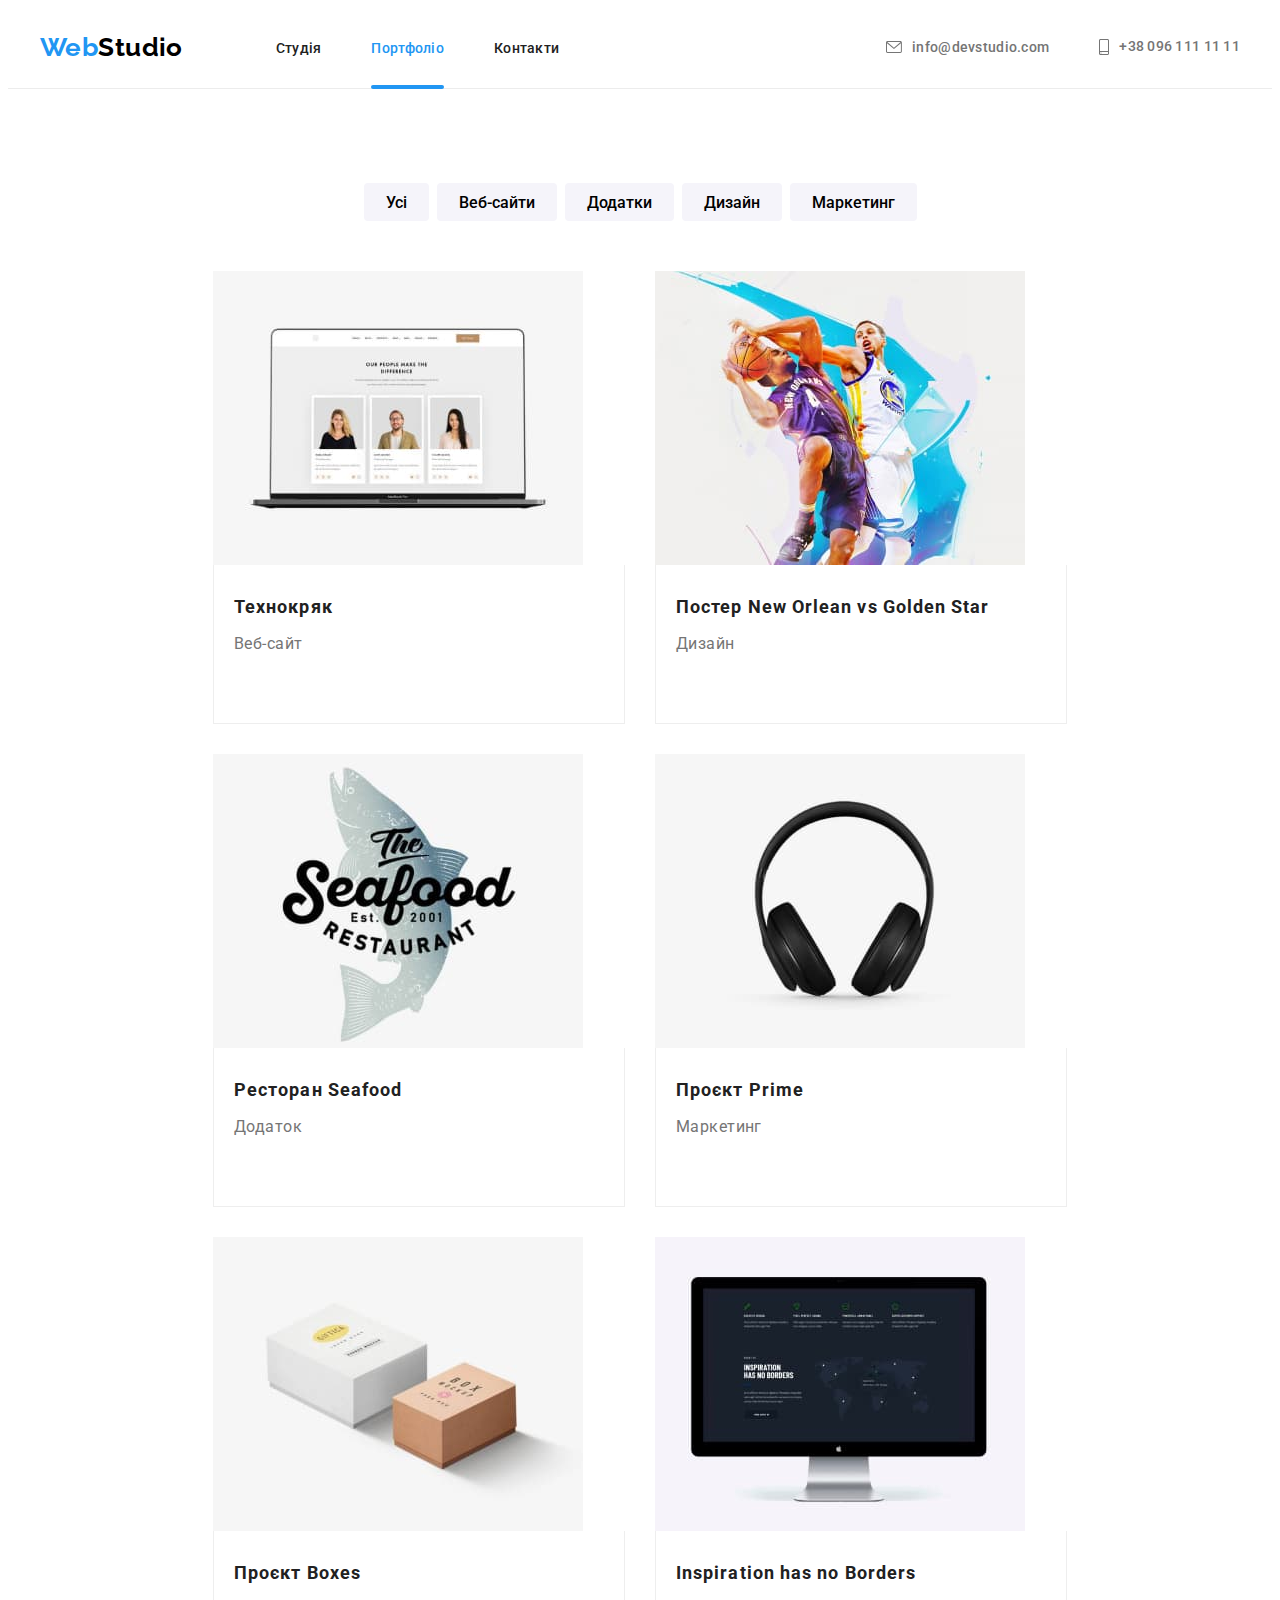
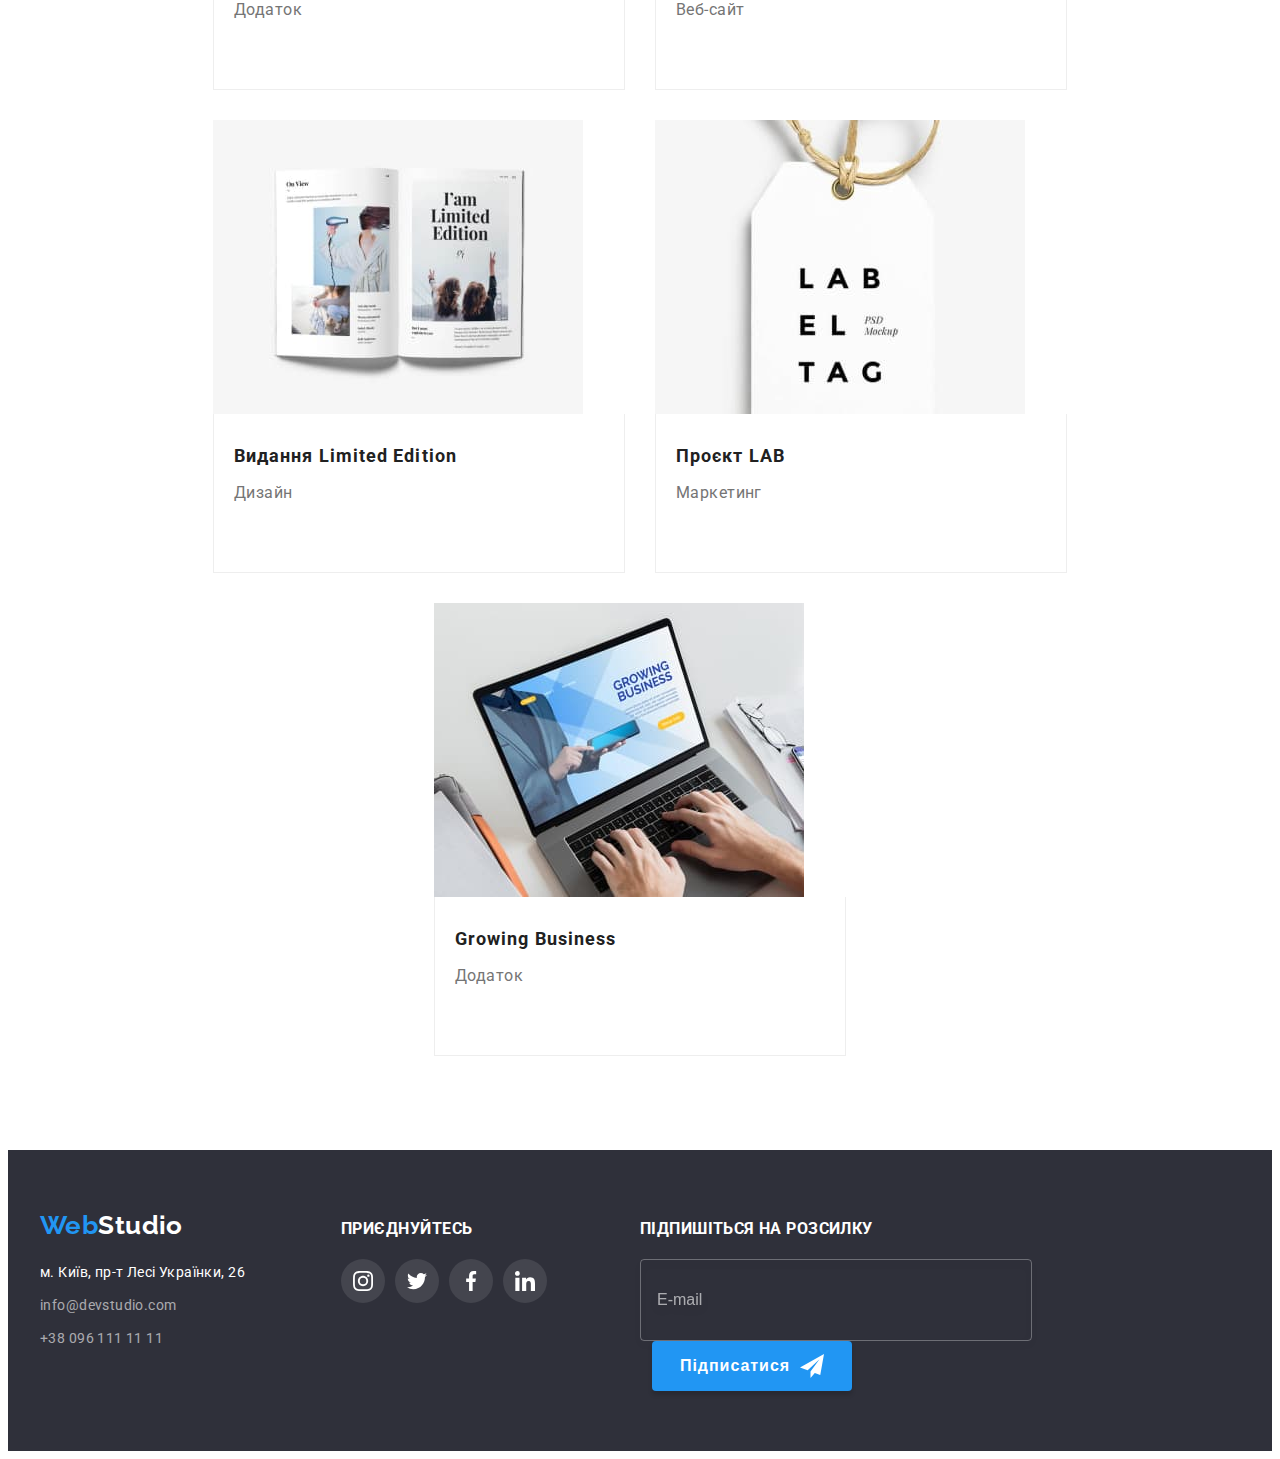
==== commit 8c7662ab: "123" ====
--- a/portfolio.html
+++ b/portfolio.html
@@ -71,9 +71,9 @@
                                     дозволить відвідувачу отримати
                                     вичерпні відомості про компанію чи приватну особу.</p>
                             </div>
-                            <img class="portfolio__img" src="./images/portfolio-img(1).jpg" alt="ноутбук">
-                        </div>
-                        <div class="portfolio__content-list">
+                            <img class="portfolio__img" srcset="./images/portfolio-img(1).jpg 1x, ./images/portfolio-img(1)-x2.jpg 2x" src="./images/portfolio-img(1).jpg" alt="ноутбук">
+                        </div>
+                        <div class="portfolio__content-list portfolio__tablet">
                             <h2 class="portfolio__title">Технокряк</h2>
                             <p class="portfolio__text">Веб-сайт</p>
                         </div>
@@ -84,9 +84,9 @@
                                 <p class="overlay__text">Ресурс пропонує комплексні пропозиції з різним рівнем функціоналу та сервісів. Все це дозволить відвідувачу отримати
                                 вичерпні відомості про компанію чи приватну особу.</p>
                             </div>
-                            <img class="portfolio__img" src="./images/portfolio-img(4).jpg" alt="два баскетболісти">
-                        </div>
-                        <div class="portfolio__content-list">
+                            <img class="portfolio__img" srcset="./images/portfolio-img(4).jpg 1x, ./images/portfolio-img(4)-x2.jpg 2x" src="./images/portfolio-img(4).jpg" alt="два баскетболісти">
+                        </div>
+                        <div class="portfolio__content-list portfolio__tablet">
                             <h2 class="portfolio__title" lang="en">Постер New Orlean vs Golden Star</h2>
                             <p class="portfolio__text">Дизайн</p>
                         </div>
@@ -98,7 +98,7 @@
                                     дозволить відвідувачу отримати
                                     вичерпні відомості про компанію чи приватну особу.</p>
                             </div>
-                            <img class="portfolio__img" src="./images/portfolio-img(7).jpg" alt="риба з логотипом">
+                            <img class="portfolio__img" srcset="./images/portfolio-img(7).jpg 1x, ./images/portfolio-img(7)-x2.jpg 2x" src="./images/portfolio-img(7).jpg" alt="риба з логотипом">
                         </div>                        
                         <div class="portfolio__content-list">
                             <h2 class="portfolio__title" lang="en">Ресторан Seafood</h2>
@@ -112,7 +112,7 @@
                                     дозволить відвідувачу отримати
                                     вичерпні відомості про компанію чи приватну особу.</p>
                             </div>
-                            <img class="portfolio__img" src="./images/portfolio-img(2).jpg" alt="навушники">
+                            <img class="portfolio__img" srcset="./images/portfolio-img(2).jpg 1x, ./images/portfolio-img(2)-x2.jpg 2x" src="./images/portfolio-img(2).jpg" alt="навушники">
                         </div>
                         <div class="portfolio__content-list">
                             <h2 class="portfolio__title">Проєкт Prime</h2>
@@ -126,7 +126,7 @@
                                     дозволить відвідувачу отримати
                                     вичерпні відомості про компанію чи приватну особу.</p>
                             </div>
-                            <img class="portfolio__img" src="./images/portfolio-img(5).jpg" alt="коробки-цеглини">
+                            <img class="portfolio__img" srcset="./images/portfolio-img(5).jpg 1x, ./images/portfolio-img(5)-x2.jpg 2x" src="./images/portfolio-img(5).jpg" alt="коробки-цеглини">
                         </div>
                         <div class="portfolio__content-list">
                             <h2 class="portfolio__title" lang="en">Проєкт Boxes</h2>
@@ -140,7 +140,7 @@
                                     дозволить відвідувачу отримати
                                     вичерпні відомості про компанію чи приватну особу.</p>
                             </div>
-                            <img class="portfolio__img" src="./images/portfolio-img(8).jpg" alt="екран епл">
+                            <img class="portfolio__img" srcset="./images/portfolio-img(8).jpg 1x, ./images/portfolio-img(8)-x2.jpg 2x" src="./images/portfolio-img(8).jpg" alt="екран епл">
                         </div>
                         <div class="portfolio__content-list">
                             <h2 class="portfolio__title" lang="en">Inspiration has no Borders</h2>
@@ -154,7 +154,7 @@
                                     дозволить відвідувачу отримати
                                     вичерпні відомості про компанію чи приватну особу.</p>
                             </div>
-                            <img class="portfolio__img" src="./images/portfolio-img(3).jpg" alt="розгорнута книга">
+                            <img class="portfolio__img" srcset="./images/portfolio-img(3).jpg 1x, ./images/portfolio-img(3)-x2.jpg 2x" src="./images/portfolio-img(3).jpg" alt="розгорнута книга">
                         </div>
                         <div class="portfolio__content-list">
                             <h2 class="portfolio__title" lang="en">Видання Limited Edition</h2>
@@ -168,7 +168,7 @@
                                     дозволить відвідувачу отримати
                                     вичерпні відомості про компанію чи приватну особу.</p>
                             </div>
-                            <img class="portfolio__img" src="./images/portfolio-img(6).jpg" alt="букви на етикетці">
+                            <img class="portfolio__img" srcset="./images/portfolio-img(6).jpg 1x, ./images/portfolio-img(6)-x2.jpg 2x" src="./images/portfolio-img(6).jpg" alt="букви на етикетці">
                         </div>
                         <div class="portfolio__content-list">
                             <h2 class="portfolio__title" lang="en">Проєкт LAB</h2>
@@ -182,7 +182,7 @@
                                     дозволить відвідувачу отримати
                                     вичерпні відомості про компанію чи приватну особу.</p>
                             </div>
-                            <img class="portfolio__img" src="./images/portfolio-img(9).jpg" alt="працюючи з ноутбуком">
+                            <img class="portfolio__img" srcset="./images/portfolio-img(9).jpg 1x, ./images/portfolio-img(9)-x2.jpg 2x" src="./images/portfolio-img(9).jpg" alt="працюючи з ноутбуком">
                         </div>
                         <div class="portfolio__content-list">
                             <h2 class="portfolio__title" lang="en">Growing Business</h2>
--- a/css/main.min.css
+++ b/css/main.min.css
@@ -1 +1 @@
-.visually-hidden{position:absolute;width:1px;height:1px;margin:-1px;border:0;padding:0;white-space:nowrap;-webkit-clip-path:inset(100%);clip-path:inset(100%);clip:rect(0 0 0 0);overflow:hidden}h1,h2,h3,p{margin:0;padding:0}:focus{outline:1px solid #2196f3;border-radius:3px}.ul{margin:0;padding:0;list-style:none}img{display:block;max-width:100%;height:auto}body{font-family:"Roboto",sans-serif;color:#212121;background-color:#fff;letter-spacing:.03em;font-size:14px}.container{width:1200px;padding:0 15px;margin:0 auto}@media screen and (max-width: 768px){.container{width:768px}}@media screen and (max-width: 480px){.container{width:480px}}.button{font-family:"Roboto";font-weight:500;font-size:16px;height:38px;cursor:pointer;border-radius:4px;background-color:#f5f4fa;border-style:hidden;-webkit-transition-property:background-color,color,-webkit-box-shadow;transition-property:background-color,color,-webkit-box-shadow;transition-property:background-color,color,box-shadow;transition-property:background-color,color,box-shadow,-webkit-box-shadow;-webkit-transition-duration:250ms;transition-duration:250ms;-webkit-transition-timing-function:cubic-bezier(0.4, 0, 0.2, 1);transition-timing-function:cubic-bezier(0.4, 0, 0.2, 1)}.portfolio__button{gap:8px;display:-webkit-box;display:-ms-flexbox;display:flex;line-height:1.62;margin-bottom:50px}@media(min-width: 481px){.portfolio__button{-webkit-box-pack:center;-ms-flex-pack:center;justify-content:center}}@media(max-width: 480px){.portfolio__button{width:315px;-ms-flex-wrap:wrap;flex-wrap:wrap;margin-bottom:30px}}.portfolio__button .button:hover,.portfolio__button .button:focus{color:#fff;background-color:#2196f3;-webkit-box-shadow:0px 3px 1px rgba(0,0,0,.1),0px 1px 2px rgba(0,0,0,.08),0px 2px 2px rgba(0,0,0,.12);box-shadow:0px 3px 1px rgba(0,0,0,.1),0px 1px 2px rgba(0,0,0,.08),0px 2px 2px rgba(0,0,0,.12)}.portfolio__btn{padding:6px 22px}.hero__button{background-color:#2196f3;color:#fff;font-weight:700;line-height:1.87;width:216px;height:50px;letter-spacing:.06em;-webkit-transition-property:background-color,color,-webkit-box-shadow;transition-property:background-color,color,-webkit-box-shadow;transition-property:background-color,color,box-shadow;transition-property:background-color,color,box-shadow,-webkit-box-shadow;-webkit-transition-duration:250ms;transition-duration:250ms;-webkit-transition-timing-function:cubic-bezier(0.4, 0, 0.2, 1);transition-timing-function:cubic-bezier(0.4, 0, 0.2, 1)}.hero__button:hover,.hero__button:focus{background-color:#f5f4fa;color:#212121;-webkit-box-shadow:0px 3px 1px rgba(0,0,0,.1),0px 1px 2px rgba(0,0,0,.08),0px 2px 2px rgba(0,0,0,.12);box-shadow:0px 3px 1px rgba(0,0,0,.1),0px 1px 2px rgba(0,0,0,.08),0px 2px 2px rgba(0,0,0,.12)}@media(max-width: 768px){section{padding:60px 0;width:100%;width:-webkit-fit-content;width:-moz-fit-content;width:fit-content}}@media(min-width: 768px){section{padding:94px 0}}.nav{-webkit-box-align:center;-ms-flex-align:center;align-items:center;display:-webkit-box;display:-ms-flexbox;display:flex}@media(max-width: 480px){.nav{width:100%;-webkit-box-pack:justify;-ms-flex-pack:justify;justify-content:space-between}}.nav__logo{font-family:"raleway";font-weight:700;font-size:26px;line-height:1.2;text-decoration:none;color:#2196f3}.nav__logo-studio{font-weight:700;font-size:26px;color:#000}.nav__phone-button{width:40px;height:40px;padding:0;border-radius:none;color:#212121;background-color:#fff}.nav__phone-button:focus{color:#2196f3}@media(min-width: 481px){.nav__phone-button{display:none}}.nav__phone-icon{width:100%;height:100%;fill:currentColor}.nav__phone-icon:focus{fill:currentColor}.nav__menu-studio{margin-left:93px;gap:50px;display:-webkit-box;display:-ms-flexbox;display:flex;letter-spacing:.02em}@media(max-width: 480px){.nav__menu-studio{display:none}}.nav__block{position:relative}.nav__link{fill:#757575;letter-spacing:.02em;font-weight:500;text-decoration:none;color:#212121;-webkit-transition:color 250ms cubic-bezier(0.4, 0, 0.2, 1);transition:color 250ms cubic-bezier(0.4, 0, 0.2, 1)}.nav__link:focus,.nav__link:hover{color:#2196f3}.nav__current-page{color:#2196f3}.nav__current-page::after{position:absolute;margin-top:30px;content:"";display:block;width:100%;height:4px;background-color:#2196f3;border-radius:2px}.nav__menu-portfolio{gap:50px;margin-left:93px;display:-webkit-box;display:-ms-flexbox;display:flex;letter-spacing:.02em}@media(max-width: 480px){.nav__menu-portfolio{display:none}}.header-contact{gap:50px;-webkit-box-align:center;-ms-flex-align:center;align-items:center;display:-webkit-box;display:-ms-flexbox;display:flex;letter-spacing:.02em}@media(max-width: 768px){.header-contact{display:block}}@media(max-width: 480px){.header-contact{display:none}}@media(max-width: 768px){.header-contact__block{margin-bottom:10px}}.header-contact__link{display:-webkit-inline-box;display:-ms-inline-flexbox;display:inline-flex;-webkit-box-align:center;-ms-flex-align:center;align-items:center;font-weight:500;line-height:1.14;letter-spacing:.02em;text-decoration:none;color:#757575}@media(max-width: 768px){.header-contact__link{font-size:12px;line-height:1.17}}.header-contact__icon-envelope{fill:currentColor;width:16px;height:12px;margin-right:10px}@media(max-width: 768px){.header-contact__icon-envelope{width:14px;height:10px}}.header-contact__icon-smartphone{fill:currentColor;width:10px;height:16px;margin-right:10px}@media(max-width: 768px){.header-contact__icon-smartphone{width:10px;height:14px}}.subscribe-wrapper{display:block}@media(min-width: 769px){.subscribe-wrapper{margin-left:93px}}.subscribe__tittle{margin-bottom:20px;line-height:1.14;text-transform:uppercase;color:#fff}@media(max-width: 768px){.subscribe__tittle{display:-webkit-box;display:-ms-flexbox;display:flex;-webkit-box-pack:center;-ms-flex-pack:center;justify-content:center}}.subscribe__field{padding:15px 16px;border:1px solid rgba(255,255,255,.3);-webkit-filter:drop-shadow(0px 4px 4px rgba(0, 0, 0, 0.15));filter:drop-shadow(0px 4px 4px rgba(0, 0, 0, 0.15));background-color:rgba(0,0,0,0);border-radius:4px;width:358px;height:50px;font-size:16px;line-height:1.25;color:#fff;-webkit-transition-property:border-color;transition-property:border-color;-webkit-transition-duration:250ms;transition-duration:250ms;-webkit-transition-timing-function:cubic-bezier(0.4, 0, 0.2, 1);transition-timing-function:cubic-bezier(0.4, 0, 0.2, 1)}.subscribe__field:hover,.subscribe__field:focus{border-color:#2196f3}.subscribe__field::-webkit-input-placeholder{color:rgba(255,255,255,.6);font-size:16px;line-height:1.25}.subscribe__field::-moz-placeholder{color:rgba(255,255,255,.6);font-size:16px;line-height:1.25}.subscribe__field:-ms-input-placeholder{color:rgba(255,255,255,.6);font-size:16px;line-height:1.25}.subscribe__field::-ms-input-placeholder{color:rgba(255,255,255,.6);font-size:16px;line-height:1.25}.subscribe__field::placeholder{color:rgba(255,255,255,.6);font-size:16px;line-height:1.25}@media(min-width: 481px)and (max-width: 768px){.subscribe__field{width:450px;display:-webkit-box;display:-ms-flexbox;display:flex;margin:0 auto;margin-bottom:20px}}@media(max-width: 480px){.subscribe__field{width:100%;margin-bottom:20px}}.subscribe__btn{display:-webkit-inline-box;display:-ms-inline-flexbox;display:inline-flex;-webkit-box-pack:center;-ms-flex-pack:center;justify-content:center;-webkit-box-align:center;-ms-flex-align:center;align-items:center;margin-left:12px;padding:10px 28px;font-weight:700;font-size:16px;line-height:1.87;letter-spacing:.06em;color:#fff;background-color:#2196f3;-webkit-box-shadow:0px 4px 4px rgba(0,0,0,.15);box-shadow:0px 4px 4px rgba(0,0,0,.15);border-radius:4px;border-style:hidden;cursor:pointer;-webkit-transition-property:background-color,color;transition-property:background-color,color;-webkit-transition-duration:250ms;transition-duration:250ms;-webkit-transition-timing-function:cubic-bezier(0.4, 0, 0.2, 1);transition-timing-function:cubic-bezier(0.4, 0, 0.2, 1)}.subscribe__btn:hover,.subscribe__btn:focus{color:#212121;background-color:#f5f4fa}@media(max-width: 768px){.subscribe__btn{margin:0 auto;display:-webkit-box;display:-ms-flexbox;display:flex}}.subscribe__icon{width:24px;height:24px;fill:currentColor;margin-left:10px}.modal{position:fixed;-webkit-box-align:center;-ms-flex-align:center;align-items:center;-webkit-box-pack:center;-ms-flex-pack:center;justify-content:center;display:-webkit-box;display:-ms-flexbox;display:flex;width:100%;height:100%;top:0;background:rgba(0,0,0,.2);opacity:1;-webkit-transition-property:visibility,opacity;transition-property:visibility,opacity;-webkit-transition-duration:250ms;transition-duration:250ms;-webkit-transition-timing-function:cubic-bezier(0.4, 0, 0.2, 1);transition-timing-function:cubic-bezier(0.4, 0, 0.2, 1)}.modal.is-hidden{opacity:0;pointer-events:none;visibility:hidden}.modal__window{position:relative;padding:40px;width:528px;background-color:#fff;-webkit-box-shadow:0px 1px 3px rgba(0,0,0,.12),0px 1px 1px rgba(0,0,0,.14),0px 2px 1px rgba(0,0,0,.2);box-shadow:0px 1px 3px rgba(0,0,0,.12),0px 1px 1px rgba(0,0,0,.14),0px 2px 1px rgba(0,0,0,.2);border-radius:4px}@media(max-width: 768px){.modal__window{width:450px}}.modal__close{position:absolute;top:8px;right:8px;width:30px;height:30px}.modal__btn-close{display:-webkit-box;display:-ms-flexbox;display:flex;-webkit-box-pack:center;-ms-flex-pack:center;justify-content:center;-webkit-box-align:center;-ms-flex-align:center;align-items:center;width:100%;height:100%;cursor:pointer;border-radius:50%;background-color:#fff;border:1px solid rgba(0,0,0,.1);color:#000;-webkit-transition-property:color;transition-property:color;-webkit-transition-duration:250ms;transition-duration:250ms;-webkit-transition-timing-function:cubic-bezier(0.4, 0, 0.2, 1);transition-timing-function:cubic-bezier(0.4, 0, 0.2, 1)}.modal__btn-close:hover,.modal__btn-close:focus{color:#2196f3}.modal__icon-close{width:11px;height:11px;fill:currentColor}.modal__tittle{margin-bottom:12px;font-size:20px;line-height:1.15;text-align:center;letter-spacing:.03em}.modal__field{position:relative;display:-webkit-box;display:-ms-flexbox;display:flex;-webkit-box-orient:vertical;-webkit-box-direction:normal;-ms-flex-direction:column;flex-direction:column;width:100%;margin:0 auto;margin-bottom:10px}.modal__textaria{margin-bottom:20px}.modal__label{color:#757575;font-size:12px;line-height:1.16;letter-spacing:.01em;margin-bottom:4px}.modal__input{width:100%;height:40px;padding:12px 42px;border:1px solid rgba(33,33,33,.2);border-radius:4px;-webkit-transition-property:border-color;transition-property:border-color;-webkit-transition-duration:250ms;transition-duration:250ms;-webkit-transition-timing-function:cubic-bezier(0.4, 0, 0.2, 1);transition-timing-function:cubic-bezier(0.4, 0, 0.2, 1)}.modal__input:focus{border-color:#2196f3}.modal__icon{top:29px;left:12px;position:absolute;width:18px;height:18px;fill:#000;-webkit-transition-property:fill;transition-property:fill;-webkit-transition-duration:250ms;transition-duration:250ms;-webkit-transition-timing-function:cubic-bezier(0.4, 0, 0.2, 1);transition-timing-function:cubic-bezier(0.4, 0, 0.2, 1)}.modal__input:focus+.modal__icon{fill:#2196f3}.modal__comment{resize:none;border:1px solid rgba(33,33,33,.2);border-radius:4px;width:100%;height:120px;padding:12px 16px}.modal__comment:focus{border-color:#2196f3}.modal__comment::-webkit-input-placeholder{font-size:12px;line-height:1.16;letter-spacing:.01em;color:rgba(117,117,117,.5)}.modal__comment::-moz-placeholder{font-size:12px;line-height:1.16;letter-spacing:.01em;color:rgba(117,117,117,.5)}.modal__comment:-ms-input-placeholder{font-size:12px;line-height:1.16;letter-spacing:.01em;color:rgba(117,117,117,.5)}.modal__comment::-ms-input-placeholder{font-size:12px;line-height:1.16;letter-spacing:.01em;color:rgba(117,117,117,.5)}.modal__comment::placeholder{font-size:12px;line-height:1.16;letter-spacing:.01em;color:rgba(117,117,117,.5)}.modal__sending{gap:4px;-webkit-box-align:center;-ms-flex-align:center;align-items:center;line-height:1.71;text-align:center;-webkit-box-pack:center;-ms-flex-pack:center;justify-content:center;display:-webkit-box;display:-ms-flexbox;display:flex;margin-bottom:30px;color:#757575}@media(max-width: 768px){.modal__sending{font-size:12px;line-height:1.17}}.modal__checkbox{-webkit-appearance:none;-moz-appearance:none;appearance:none;display:none;position:absolute}.modal__icon-check{display:inline-block;width:16px;height:15px;border:2px solid;border-radius:2px;border-color:#000}.modal__checkbox:checked+.modal__icon-check{background-color:#2196f3;background-image:url(../images/icon-check.svg);background-size:contain;background-origin:border-box;border-color:#2196f3}.modal__link{color:#2196f3;-webkit-text-decoration-line:underline;text-decoration-line:underline}.modal__btn-sending{margin:0 auto;display:block;background-color:#2196f3;color:#fff;font-size:16px;font-weight:700;line-height:1.87;letter-spacing:.06em;-webkit-box-shadow:0px 4px 4px rgba(0,0,0,.15);box-shadow:0px 4px 4px rgba(0,0,0,.15);border-radius:4px;padding:10px 52px;border-style:none;cursor:pointer;-webkit-transition-property:background-color,color;transition-property:background-color,color;-webkit-transition-duration:250ms;transition-duration:250ms;-webkit-transition-timing-function:cubic-bezier(0.4, 0, 0.2, 1);transition-timing-function:cubic-bezier(0.4, 0, 0.2, 1)}.modal__btn-sending:hover,.modal__btn-sending:focus{color:#212121;background-color:#f5f4fa}@media(min-width: 481px){.join-wrapper{margin-left:165px}}@media(min-width: 769px){.join-wrapper{margin-left:70px}}.join__tittle{letter-spacing:.03em;line-height:1.14;margin-bottom:20px;color:#fff;text-transform:uppercase}@media(max-width: 768px){.join__tittle{display:-webkit-box;display:-ms-flexbox;display:flex;-webkit-box-pack:center;-ms-flex-pack:center;justify-content:center}}@media(max-width: 480px){.join__tittle{margin-top:60px}}.join__social-list{display:-webkit-box;display:-ms-flexbox;display:flex;gap:10px}@media(max-width: 480px){.join__social-list{-webkit-box-pack:center;-ms-flex-pack:center;justify-content:center;margin-bottom:60px}}.join__social-container{width:44px;height:44px}.join__link{width:100%;height:100%;display:-webkit-box;display:-ms-flexbox;display:flex;-webkit-box-align:center;-ms-flex-align:center;align-items:center;-webkit-box-pack:center;-ms-flex-pack:center;justify-content:center;border-radius:50%;background-color:rgba(255,255,255,.1);-webkit-transition:background-color 250ms cubic-bezier(0.4, 0, 0.2, 1);transition:background-color 250ms cubic-bezier(0.4, 0, 0.2, 1)}.join__link:hover,.join__link:focus{background-color:#2196f3}.join__icon{width:20px;height:20px;fill:#fff}.nav-mobile{position:fixed;top:0;left:0;width:100%;height:100%;padding:48px 0 48px 40px;background-color:#fff;-webkit-transform:translateX(100%);transform:translateX(100%);-webkit-transition:-webkit-transform 250ms ease-in-out;transition:-webkit-transform 250ms ease-in-out;transition:transform 250ms ease-in-out;transition:transform 250ms ease-in-out, -webkit-transform 250ms ease-in-out}@media(min-width: 481px){.nav-mobile{display:none}}.nav-mobile.is-open{-webkit-transform:translateX(0);transform:translateX(0)}.nav-mobile__btn{position:absolute;right:0;top:0;margin-top:10px;margin-right:15px;width:40px;height:40px;border:none;border-radius:0;background-color:#fff;color:#212121;-webkit-transition-property:background-color,color,-webkit-box-shadow;transition-property:background-color,color,-webkit-box-shadow;transition-property:background-color,color,box-shadow;transition-property:background-color,color,box-shadow,-webkit-box-shadow;-webkit-transition-duration:250ms;transition-duration:250ms;-webkit-transition-timing-function:cubic-bezier(0.4, 0, 0.2, 1);transition-timing-function:cubic-bezier(0.4, 0, 0.2, 1)}.nav-mobile__btn:hover,.nav-mobile__btn:focus{color:#2196f3;outline:0}.nav-mobile__icon{width:18px;height:18px;fill:currentColor}.nav-mobile__list{margin-bottom:306px}.nav-mobile__container{margin-bottom:36px}.nav-mobile__link{font-weight:500;font-size:40px;line-height:1.2;text-decoration:none;letter-spacing:.02em;color:#212121;-webkit-transition-property:background-color,color,-webkit-box-shadow;transition-property:background-color,color,-webkit-box-shadow;transition-property:background-color,color,box-shadow;transition-property:background-color,color,box-shadow,-webkit-box-shadow;-webkit-transition-duration:250ms;transition-duration:250ms;-webkit-transition-timing-function:cubic-bezier(0.4, 0, 0.2, 1);transition-timing-function:cubic-bezier(0.4, 0, 0.2, 1)}.nav-mobile__link:hover,.nav-mobile__link:focus{color:#2196f3}.nav-mobile__link-contact-tel{font-weight:500;font-size:34px;line-height:1.1;text-decoration:none;letter-spacing:.02em;color:#2196f3}.nav-mobile__link-contact-mail{font-weight:500;font-size:24px;line-height:1.17;text-decoration:none;letter-spacing:.02em;color:#757575}.nav-mobile__list-social{margin-top:64px;display:-webkit-box;display:-ms-flexbox;display:flex;gap:10px}.nav-mobile__line{width:22px;height:1px}.nav-mobile__link-social{text-decoration:none;font-weight:500;font-size:18px;line-height:1.2;color:#2196f3}.header{padding-top:24px;padding-bottom:24px;border-bottom:solid #ececec;background-color:#fff}@media(min-width: 481px)and (max-width: 768px){.header{width:-webkit-fit-content;width:-moz-fit-content;width:fit-content;padding:21px 0}}@media(max-width: 480px){.header{padding:10px 0}}.header__container{-webkit-box-pack:justify;-ms-flex-pack:justify;justify-content:space-between;display:-webkit-box;display:-ms-flexbox;display:flex}.hero{background-image:-webkit-gradient(linear, left top, right top, from(rgba(47, 48, 58, 0.4)), to(rgba(47, 48, 58, 0.4))),url(../images/background-image.jpg);background-image:linear-gradient(to right, rgba(47, 48, 58, 0.4), rgba(47, 48, 58, 0.4)),url(../images/background-image.jpg);max-width:1600px;margin:0 auto;background-size:cover;padding:118px 0;text-align:center;background-position:center;padding:200px 0}@media(max-width: 768px){.hero{padding:118px 0;background-image:-webkit-gradient(linear, left top, right top, from(rgba(47, 48, 58, 0.4)), to(rgba(47, 48, 58, 0.4))),url(../images/background-image-tablet.jpg);background-image:linear-gradient(to right, rgba(47, 48, 58, 0.4), rgba(47, 48, 58, 0.4)),url(../images/background-image-tablet.jpg)}}@media(max-width: 480px){.hero{background-image:-webkit-gradient(linear, left top, right top, from(rgba(47, 48, 58, 0.4)), to(rgba(47, 48, 58, 0.4))),url(../images/background-image-phone.jpg);background-image:linear-gradient(to right, rgba(47, 48, 58, 0.4), rgba(47, 48, 58, 0.4)),url(../images/background-image-phone.jpg)}}@media(min-device-pixel-ratio: 2),(-webkit-min-device-pixel-ratio: 2),(min-resolution: 192dpi),(min-resolution: 2dppx){.hero{background-image:-webkit-gradient(linear, left top, right top, from(rgba(47, 48, 58, 0.4)), to(rgba(47, 48, 58, 0.4))),url(../images/background-image.jpg);background-image:linear-gradient(to right, rgba(47, 48, 58, 0.4), rgba(47, 48, 58, 0.4)),url(../images/background-image.jpg)}}.hero__tittle{margin:0 auto;width:360px;margin-bottom:30px;text-transform:uppercase;font-weight:900;font-size:26px;line-height:1.62;letter-spacing:.06em;color:#fff}@media(min-width: 768px){.hero__tittle{font-size:44px;line-height:1.36;width:696px}}.description{padding-bottom:0}@media(min-width: 481px)and (max-width: 768px){.description__list{-webkit-columns:2;-moz-columns:2;columns:2;padding-bottom:30px}}@media(min-width: 769px){.description__list{display:-webkit-box;display:-ms-flexbox;display:flex;-webkit-box-pack:center;-ms-flex-pack:center;justify-content:center;gap:30px;display:flex}}@media(min-width: 769px){.description__block{width:270px}}@media(max-width: 768px){.description__block{margin-bottom:30px}}.description__image{display:-webkit-box;display:-ms-flexbox;display:flex;-webkit-box-pack:center;-ms-flex-pack:center;justify-content:center;-webkit-box-align:center;-ms-flex-align:center;align-items:center;margin-bottom:30px;width:100%;height:120px;border-radius:4px;background-color:#f5f4fa}.description__icon{width:70px;height:70px}.description__title{margin-bottom:10px;font-size:14px;text-transform:uppercase;line-height:1.14}@media(max-width: 480px){.description__title{text-align:center}}.description__text{line-height:1.71;color:#757575}@media(max-width: 768px){.info{display:none}}.info__tittle{margin-bottom:50px}.tittle{text-align:center;font-size:36px;line-height:1.17}@media(max-width: 480px){.tittle{font-size:28px}}.info__list{display:-webkit-box;display:-ms-flexbox;display:flex;-webkit-box-pack:center;-ms-flex-pack:center;justify-content:center;gap:30px}.info__block{display:block;position:relative}.info__box{display:-webkit-box;display:-ms-flexbox;display:flex;-webkit-box-pack:center;-ms-flex-pack:center;justify-content:center;-webkit-box-align:center;-ms-flex-align:center;align-items:center;position:absolute;margin-top:224px;width:370px;height:70px;background-color:rgba(47,48,58,.8)}.info__text{text-transform:uppercase;line-height:1.14;color:#fff}.team{background-color:#f5f4fa}@media(max-width: 768px){.team{width:-webkit-fit-content;width:-moz-fit-content;width:fit-content}}.team__tittle{margin-bottom:50px}@media(max-width: 768px){.team__tittle{margin-bottom:30px}}@media(min-width: 481px)and (max-width: 768px){.team__list{display:-webkit-box;display:-ms-flexbox;display:flex;-ms-flex-wrap:wrap;flex-wrap:wrap;gap:30px}}@media(min-width: 769px){.team__list{-webkit-box-pack:center;-ms-flex-pack:center;justify-content:center;display:-webkit-box;display:-ms-flexbox;display:flex;gap:30px}}.team__block{width:270px;padding-bottom:30px;-webkit-box-shadow:0px 1px 3px rgba(0,0,0,.12),0px 1px 1px rgba(0,0,0,.14),0px 2px 1px rgba(0,0,0,.2);box-shadow:0px 1px 3px rgba(0,0,0,.12),0px 1px 1px rgba(0,0,0,.14),0px 2px 1px rgba(0,0,0,.2);border-radius:0px 0px 4px 4px;background-color:#fff}@media(min-width: 769px){.team__block{margin-bottom:30px}}@media(min-width: 481px)and (max-width: 769px){.team__block{width:354px}}@media(max-width: 480px){.team__block{width:450px;margin-bottom:30px}}.team__image{display:block}@media(max-width: 768px){.team__image{width:100%}}.team__name{margin-top:30px;text-align:center;font-weight:500;font-size:16px;line-height:1.18}.team__position{margin-bottom:16px;margin-top:10px;text-align:center;font-size:16px;line-height:1.18;color:#757575}.contact{gap:10px;-webkit-box-pack:center;-ms-flex-pack:center;justify-content:center;display:-webkit-box;display:-ms-flexbox;display:flex}.contact__block{width:44px;height:44px}.contact__link{-webkit-box-pack:center;-ms-flex-pack:center;justify-content:center;display:-webkit-box;display:-ms-flexbox;display:flex;-webkit-box-align:center;-ms-flex-align:center;align-items:center;width:100%;height:100%;border-radius:50%;color:#afb1b8;background-color:#fff;-webkit-transition-property:background-color,color;transition-property:background-color,color;-webkit-transition-duration:250ms;transition-duration:250ms;-webkit-transition-timing-function:cubic-bezier(0.4, 0, 0.2, 1);transition-timing-function:cubic-bezier(0.4, 0, 0.2, 1)}.contact__link:hover,.contact__link:focus{background-color:#2196f3;color:#fff}.contact__icon{fill:currentColor;width:20px;height:20px}@media(min-width: 481px){.portfolio__list{-ms-flex-preferred-size:calc((100% - 60px)/2);flex-basis:calc((100% - 60px)/2);display:-webkit-box;display:-ms-flexbox;display:flex;-ms-flex-wrap:wrap;flex-wrap:wrap;gap:30px}}@media(min-width: 769px){.portfolio__list{-ms-flex-preferred-size:calc((100% - 60px)/3);flex-basis:calc((100% - 60px)/3);-webkit-box-pack:center;-ms-flex-pack:center;justify-content:center;display:-webkit-box;display:-ms-flexbox;display:flex;-ms-flex-wrap:wrap;flex-wrap:wrap;gap:30px}}.overlay{overflow:hidden;position:relative}.portfolio__block{-webkit-transition:-webkit-box-shadow 250ms cubic-bezier(0.4, 0, 0.2, 1);transition:-webkit-box-shadow 250ms cubic-bezier(0.4, 0, 0.2, 1);transition:box-shadow 250ms cubic-bezier(0.4, 0, 0.2, 1);transition:box-shadow 250ms cubic-bezier(0.4, 0, 0.2, 1), -webkit-box-shadow 250ms cubic-bezier(0.4, 0, 0.2, 1)}.portfolio__block:hover{-webkit-box-shadow:0px 1px 1px rgba(0,0,0,.12),0px 4px 4px rgba(0,0,0,.06),1px 4px 6px rgba(0,0,0,.16);box-shadow:0px 1px 1px rgba(0,0,0,.12),0px 4px 4px rgba(0,0,0,.06),1px 4px 6px rgba(0,0,0,.16)}@media(max-width: 480px){.portfolio__block{width:450px}}@media(max-width: 480px){.indent-block{margin-bottom:30px}}.overlay__block{position:absolute;padding:63px 24px;width:100%;height:100%;-webkit-transform:translateY(101%);transform:translateY(101%);-webkit-transition-property:-webkit-transform;transition-property:-webkit-transform;transition-property:transform;transition-property:transform, -webkit-transform;-webkit-transition-duration:250ms;transition-duration:250ms;-webkit-transition-timing-function:cubic-bezier(0.4, 0, 0.2, 1);transition-timing-function:cubic-bezier(0.4, 0, 0.2, 1);background:rgba(33,150,243,.9)}.portfolio__block:hover .overlay__block{-webkit-transform:translateY(0);transform:translateY(0)}.overlay__text{color:#fff;font-weight:400;font-size:18px;line-height:1.55}@media(max-width: 768px){.portfolio__img{width:354px}}@media(max-width: 480px){.portfolio__img{width:450px}}.portfolio__content-list{padding:24px 20px;width:370px;height:110px;border-bottom:1px solid #eee;border-left:1px solid #eee;border-right:1px solid #eee;background-color:#fff}@media(max-width: 768px){.portfolio__content-list{width:354px}}@media(max-width: 480px){.portfolio__content-list{width:450px}}.portfolio__title{margin-bottom:4px;font-size:18px;line-height:2;letter-spacing:.06em}.portfolio__text{font-size:16px;line-height:1.88;color:#757575}.client__tittle{margin-bottom:50px}@media(max-width: 768px){.client__tittle{margin-bottom:30px}}.client__list{display:-webkit-box;display:-ms-flexbox;display:flex;-ms-flex-wrap:wrap;flex-wrap:wrap;gap:30px}@media(min-width: 481px){.client__list{display:-webkit-box;display:-ms-flexbox;display:flex;-webkit-box-pack:center;-ms-flex-pack:center;justify-content:center}}.client__block{width:170px;height:92px}@media(max-width: 768px){.client__block{width:226px}}@media(max-width: 480px){.client__block{width:210px}}.client__link{width:100%;height:100%;display:-webkit-box;display:-ms-flexbox;display:flex;-webkit-box-pack:center;-ms-flex-pack:center;justify-content:center;-webkit-box-align:center;-ms-flex-align:center;align-items:center;color:#afb1b8;border:1px solid #afb1b8;border-radius:4px;-webkit-transition-property:border-color,color;transition-property:border-color,color;-webkit-transition-duration:250ms;transition-duration:250ms;-webkit-transition-timing-function:cubic-bezier(0.4, 0, 0.2, 1);transition-timing-function:cubic-bezier(0.4, 0, 0.2, 1)}.client__link:hover,.client__link:focus{border-color:#2196f3;color:#2196f3}.client__logo{fill:currentColor;width:106px;height:60px}.footer{padding-top:60px;padding-bottom:60px;background-color:#2f303a}@media(max-width: 768px){.footer{width:-webkit-fit-content;width:-moz-fit-content;width:fit-content}}@media(min-width: 769px){.footer__container{display:-webkit-box;display:-ms-flexbox;display:flex;-webkit-box-align:baseline;-ms-flex-align:baseline;align-items:baseline}}@media(min-width: 481px){.tablet-wraper{display:-webkit-box;display:-ms-flexbox;display:flex;-webkit-box-align:baseline;-ms-flex-align:baseline;align-items:baseline}}.address-wrapper{min-width:231px}@media(min-width: 481px)and (max-width: 768px){.address-wrapper{margin-left:78px;margin-bottom:60px}}.footer__list-container{margin-top:20px}@media(max-width: 480px){.footer__list-container{margin-top:28px}}.footer__contact-list{letter-spacing:.02em}.footer__contact-link{letter-spacing:.03em;font-weight:400;line-height:1.71;text-decoration:none;color:rgba(255,255,255,.6)}@media(max-width: 768px){.footer__contact-link{display:-webkit-box;display:-ms-flexbox;display:flex;-webkit-box-pack:center;-ms-flex-pack:center;justify-content:center}}.footer__logo{font-family:"raleway";font-weight:700;font-size:26px;line-height:1.2;text-decoration:none;color:#2196f3}@media(max-width: 768px){.footer__logo{display:-webkit-box;display:-ms-flexbox;display:flex;-webkit-box-pack:center;-ms-flex-pack:center;justify-content:center}}.footer__studio-logo{color:#fff}.address-info{margin-bottom:9px;line-height:1.71;font-style:normal;color:#fff}@media(max-width: 768px){.address-info{display:-webkit-box;display:-ms-flexbox;display:flex;-webkit-box-pack:center;-ms-flex-pack:center;justify-content:center}}@media(max-width: 480px){.address-info{margin-bottom:12px}}.footer__tel{margin-top:9px}@media(max-width: 768px){.footer__tel{display:-webkit-box;display:-ms-flexbox;display:flex;-webkit-box-pack:center;-ms-flex-pack:center;justify-content:center}}@media(max-width: 480px){.footer__tel{margin-top:12px}}/*# sourceMappingURL=main.min.css.map */+.visually-hidden{position:absolute;width:1px;height:1px;margin:-1px;border:0;padding:0;white-space:nowrap;-webkit-clip-path:inset(100%);clip-path:inset(100%);clip:rect(0 0 0 0);overflow:hidden}h1,h2,h3,p{margin:0;padding:0}:focus{outline:1px solid #2196f3;border-radius:3px}.ul{margin:0;padding:0;list-style:none}img{display:block;max-width:100%;height:auto}body{font-family:"Roboto",sans-serif;color:#212121;background-color:#fff;letter-spacing:.03em;font-size:14px}.container{padding:0 15px;margin:0 auto}@media screen and (min-width: 769px){.container{width:1200px}}@media screen and (max-width: 768px){.container{width:768px}}@media screen and (max-width: 480px){.container{width:480px}}.button{font-family:"Roboto";font-weight:500;font-size:16px;height:38px;cursor:pointer;border-radius:4px;background-color:#f5f4fa;border-style:hidden;-webkit-transition-property:background-color,color,-webkit-box-shadow;transition-property:background-color,color,-webkit-box-shadow;transition-property:background-color,color,box-shadow;transition-property:background-color,color,box-shadow,-webkit-box-shadow;-webkit-transition-duration:250ms;transition-duration:250ms;-webkit-transition-timing-function:cubic-bezier(0.4, 0, 0.2, 1);transition-timing-function:cubic-bezier(0.4, 0, 0.2, 1)}.portfolio__button{gap:8px;display:-webkit-box;display:-ms-flexbox;display:flex;line-height:1.62;margin-bottom:50px}@media(min-width: 481px){.portfolio__button{-webkit-box-pack:center;-ms-flex-pack:center;justify-content:center}}@media(max-width: 480px){.portfolio__button{width:315px;-ms-flex-wrap:wrap;flex-wrap:wrap;margin-bottom:30px}}.portfolio__button .button:hover,.portfolio__button .button:focus{color:#fff;background-color:#2196f3;-webkit-box-shadow:0px 3px 1px rgba(0,0,0,.1),0px 1px 2px rgba(0,0,0,.08),0px 2px 2px rgba(0,0,0,.12);box-shadow:0px 3px 1px rgba(0,0,0,.1),0px 1px 2px rgba(0,0,0,.08),0px 2px 2px rgba(0,0,0,.12)}.portfolio__btn{padding:6px 22px}.hero__button{background-color:#2196f3;color:#fff;font-weight:700;line-height:1.87;width:216px;height:50px;letter-spacing:.06em;-webkit-transition-property:background-color,color,-webkit-box-shadow;transition-property:background-color,color,-webkit-box-shadow;transition-property:background-color,color,box-shadow;transition-property:background-color,color,box-shadow,-webkit-box-shadow;-webkit-transition-duration:250ms;transition-duration:250ms;-webkit-transition-timing-function:cubic-bezier(0.4, 0, 0.2, 1);transition-timing-function:cubic-bezier(0.4, 0, 0.2, 1)}.hero__button:hover,.hero__button:focus{background-color:#f5f4fa;color:#212121;-webkit-box-shadow:0px 3px 1px rgba(0,0,0,.1),0px 1px 2px rgba(0,0,0,.08),0px 2px 2px rgba(0,0,0,.12);box-shadow:0px 3px 1px rgba(0,0,0,.1),0px 1px 2px rgba(0,0,0,.08),0px 2px 2px rgba(0,0,0,.12)}@media(max-width: 768px){section{padding:60px 0;width:100%;width:-webkit-fit-content;width:-moz-fit-content;width:fit-content}}@media(min-width: 769px){section{padding:94px 0}}.nav{-webkit-box-align:center;-ms-flex-align:center;align-items:center;display:-webkit-box;display:-ms-flexbox;display:flex}@media(max-width: 480px){.nav{width:100%;-webkit-box-pack:justify;-ms-flex-pack:justify;justify-content:space-between}}.nav__logo{font-family:"raleway";font-weight:700;font-size:26px;line-height:1.2;text-decoration:none;color:#2196f3}.nav__logo-studio{font-weight:700;font-size:26px;color:#000}.nav__phone-button{width:40px;height:40px;padding:0;border-radius:none;color:#212121;background-color:#fff}.nav__phone-button:focus{color:#2196f3}@media(min-width: 481px){.nav__phone-button{display:none}}.nav__phone-icon{width:100%;height:100%;fill:currentColor}.nav__phone-icon:focus{fill:currentColor}.nav__menu-studio{margin-left:93px;gap:50px;display:-webkit-box;display:-ms-flexbox;display:flex;letter-spacing:.02em}@media(max-width: 480px){.nav__menu-studio{display:none}}.nav__block{position:relative}.nav__link{display:block;position:relative;padding:32px 0;fill:#757575;letter-spacing:.02em;font-weight:500;text-decoration:none;color:#212121;-webkit-transition:color 250ms cubic-bezier(0.4, 0, 0.2, 1);transition:color 250ms cubic-bezier(0.4, 0, 0.2, 1)}.nav__link:focus,.nav__link:hover{color:#2196f3}.nav__current-page{color:#2196f3}.nav__current-page::after{position:absolute;margin-top:28px;content:"";display:block;bottom:-1px;width:100%;height:4px;background-color:#2196f3;border-radius:2px}.nav__menu-portfolio{gap:50px;margin-left:93px;display:-webkit-box;display:-ms-flexbox;display:flex;letter-spacing:.02em}@media(max-width: 480px){.nav__menu-portfolio{display:none}}.header-contact{gap:50px;-webkit-box-align:center;-ms-flex-align:center;align-items:center;display:-webkit-box;display:-ms-flexbox;display:flex;letter-spacing:.02em}@media(max-width: 768px){.header-contact{display:block;margin-top:21px}}@media(max-width: 480px){.header-contact{display:none}}@media(max-width: 768px){.header-contact__block{margin-bottom:10px}}.header-contact__link{display:-webkit-inline-box;display:-ms-inline-flexbox;display:inline-flex;-webkit-box-align:center;-ms-flex-align:center;align-items:center;padding:0;font-weight:500;line-height:1.14;letter-spacing:.02em;text-decoration:none;color:#757575}@media(max-width: 768px){.header-contact__link{font-size:12px;line-height:1.17}}.header-contact__icon-envelope{fill:currentColor;width:16px;height:12px;margin-right:10px}@media(max-width: 768px){.header-contact__icon-envelope{width:14px;height:10px}}.header-contact__icon-smartphone{fill:currentColor;width:10px;height:16px;margin-right:10px}@media(max-width: 768px){.header-contact__icon-smartphone{width:10px;height:14px}}.subscribe-wrapper{display:block}@media(min-width: 769px){.subscribe-wrapper{margin-left:93px}}.subscribe__tittle{margin-bottom:20px;line-height:1.14;text-transform:uppercase;color:#fff}@media(max-width: 768px){.subscribe__tittle{display:-webkit-box;display:-ms-flexbox;display:flex;-webkit-box-pack:center;-ms-flex-pack:center;justify-content:center}}.subscribe__field{padding:15px 16px;border:1px solid rgba(255,255,255,.3);-webkit-filter:drop-shadow(0px 4px 4px rgba(0, 0, 0, 0.15));filter:drop-shadow(0px 4px 4px rgba(0, 0, 0, 0.15));background-color:rgba(0,0,0,0);border-radius:4px;width:358px;height:50px;font-size:16px;line-height:1.25;color:#fff;-webkit-transition-property:border-color;transition-property:border-color;-webkit-transition-duration:250ms;transition-duration:250ms;-webkit-transition-timing-function:cubic-bezier(0.4, 0, 0.2, 1);transition-timing-function:cubic-bezier(0.4, 0, 0.2, 1)}.subscribe__field:hover,.subscribe__field:focus{border-color:#2196f3}.subscribe__field::-webkit-input-placeholder{color:rgba(255,255,255,.6);font-size:16px;line-height:1.25}.subscribe__field::-moz-placeholder{color:rgba(255,255,255,.6);font-size:16px;line-height:1.25}.subscribe__field:-ms-input-placeholder{color:rgba(255,255,255,.6);font-size:16px;line-height:1.25}.subscribe__field::-ms-input-placeholder{color:rgba(255,255,255,.6);font-size:16px;line-height:1.25}.subscribe__field::placeholder{color:rgba(255,255,255,.6);font-size:16px;line-height:1.25}@media(min-width: 481px)and (max-width: 768px){.subscribe__field{width:450px;display:-webkit-box;display:-ms-flexbox;display:flex;margin:0 auto;margin-bottom:20px}}@media(max-width: 480px){.subscribe__field{width:100%;margin-bottom:20px}}.subscribe__btn{display:-webkit-inline-box;display:-ms-inline-flexbox;display:inline-flex;-webkit-box-pack:center;-ms-flex-pack:center;justify-content:center;-webkit-box-align:center;-ms-flex-align:center;align-items:center;margin-left:12px;padding:10px 28px;font-weight:700;font-size:16px;line-height:1.87;letter-spacing:.06em;color:#fff;background-color:#2196f3;-webkit-box-shadow:0px 4px 4px rgba(0,0,0,.15);box-shadow:0px 4px 4px rgba(0,0,0,.15);border-radius:4px;border-style:hidden;cursor:pointer;-webkit-transition-property:background-color,color;transition-property:background-color,color;-webkit-transition-duration:250ms;transition-duration:250ms;-webkit-transition-timing-function:cubic-bezier(0.4, 0, 0.2, 1);transition-timing-function:cubic-bezier(0.4, 0, 0.2, 1)}.subscribe__btn:hover,.subscribe__btn:focus{color:#212121;background-color:#f5f4fa}@media(max-width: 768px){.subscribe__btn{margin:0 auto;display:-webkit-box;display:-ms-flexbox;display:flex}}.subscribe__icon{width:24px;height:24px;fill:currentColor;margin-left:10px}.modal{position:fixed;-webkit-box-align:center;-ms-flex-align:center;align-items:center;-webkit-box-pack:center;-ms-flex-pack:center;justify-content:center;display:-webkit-box;display:-ms-flexbox;display:flex;width:100%;height:100%;top:0;background:rgba(0,0,0,.2);opacity:1;-webkit-transition-property:visibility,opacity;transition-property:visibility,opacity;-webkit-transition-duration:250ms;transition-duration:250ms;-webkit-transition-timing-function:cubic-bezier(0.4, 0, 0.2, 1);transition-timing-function:cubic-bezier(0.4, 0, 0.2, 1)}.modal.is-hidden{opacity:0;pointer-events:none;visibility:hidden}.modal__window{position:relative;padding:40px;width:528px;background-color:#fff;-webkit-box-shadow:0px 1px 3px rgba(0,0,0,.12),0px 1px 1px rgba(0,0,0,.14),0px 2px 1px rgba(0,0,0,.2);box-shadow:0px 1px 3px rgba(0,0,0,.12),0px 1px 1px rgba(0,0,0,.14),0px 2px 1px rgba(0,0,0,.2);border-radius:4px}@media(max-width: 768px){.modal__window{width:450px}}.modal__close{position:absolute;top:8px;right:8px;width:30px;height:30px}.modal__btn-close{display:-webkit-box;display:-ms-flexbox;display:flex;-webkit-box-pack:center;-ms-flex-pack:center;justify-content:center;-webkit-box-align:center;-ms-flex-align:center;align-items:center;width:100%;height:100%;cursor:pointer;border-radius:50%;background-color:#fff;border:1px solid rgba(0,0,0,.1);color:#000;-webkit-transition-property:color;transition-property:color;-webkit-transition-duration:250ms;transition-duration:250ms;-webkit-transition-timing-function:cubic-bezier(0.4, 0, 0.2, 1);transition-timing-function:cubic-bezier(0.4, 0, 0.2, 1)}.modal__btn-close:hover,.modal__btn-close:focus{color:#2196f3}.modal__icon-close{width:11px;height:11px;fill:currentColor}.modal__tittle{margin-bottom:12px;font-size:20px;line-height:1.15;text-align:center;letter-spacing:.03em}.modal__field{position:relative;display:-webkit-box;display:-ms-flexbox;display:flex;-webkit-box-orient:vertical;-webkit-box-direction:normal;-ms-flex-direction:column;flex-direction:column;width:100%;margin:0 auto;margin-bottom:10px}.modal__textaria{margin-bottom:20px}.modal__label{color:#757575;font-size:12px;line-height:1.16;letter-spacing:.01em;margin-bottom:4px}.modal__input{width:100%;height:40px;padding:12px 42px;border:1px solid rgba(33,33,33,.2);border-radius:4px;-webkit-transition-property:border-color;transition-property:border-color;-webkit-transition-duration:250ms;transition-duration:250ms;-webkit-transition-timing-function:cubic-bezier(0.4, 0, 0.2, 1);transition-timing-function:cubic-bezier(0.4, 0, 0.2, 1)}.modal__input:focus{border-color:#2196f3}.modal__icon{top:29px;left:12px;position:absolute;width:18px;height:18px;fill:#000;-webkit-transition-property:fill;transition-property:fill;-webkit-transition-duration:250ms;transition-duration:250ms;-webkit-transition-timing-function:cubic-bezier(0.4, 0, 0.2, 1);transition-timing-function:cubic-bezier(0.4, 0, 0.2, 1)}.modal__input:focus+.modal__icon{fill:#2196f3}.modal__comment{resize:none;border:1px solid rgba(33,33,33,.2);border-radius:4px;width:100%;height:120px;padding:12px 16px}.modal__comment:focus{border-color:#2196f3}.modal__comment::-webkit-input-placeholder{font-size:12px;line-height:1.16;letter-spacing:.01em;color:rgba(117,117,117,.5)}.modal__comment::-moz-placeholder{font-size:12px;line-height:1.16;letter-spacing:.01em;color:rgba(117,117,117,.5)}.modal__comment:-ms-input-placeholder{font-size:12px;line-height:1.16;letter-spacing:.01em;color:rgba(117,117,117,.5)}.modal__comment::-ms-input-placeholder{font-size:12px;line-height:1.16;letter-spacing:.01em;color:rgba(117,117,117,.5)}.modal__comment::placeholder{font-size:12px;line-height:1.16;letter-spacing:.01em;color:rgba(117,117,117,.5)}.modal__sending{gap:4px;-webkit-box-align:center;-ms-flex-align:center;align-items:center;line-height:1.71;text-align:center;-webkit-box-pack:center;-ms-flex-pack:center;justify-content:center;display:-webkit-box;display:-ms-flexbox;display:flex;margin-bottom:30px;color:#757575}@media(max-width: 768px){.modal__sending{font-size:12px;line-height:1.17}}.modal__checkbox{-webkit-appearance:none;-moz-appearance:none;appearance:none;display:none;position:absolute}.modal__icon-check{display:inline-block;width:16px;height:15px;border:2px solid;border-radius:2px;border-color:#000}.modal__checkbox:checked+.modal__icon-check{background-color:#2196f3;background-image:url(../images/icon-check.svg);background-size:contain;background-origin:border-box;border-color:#2196f3}.modal__link{color:#2196f3;-webkit-text-decoration-line:underline;text-decoration-line:underline}.modal__btn-sending{margin:0 auto;display:block;background-color:#2196f3;color:#fff;font-size:16px;font-weight:700;line-height:1.87;letter-spacing:.06em;-webkit-box-shadow:0px 4px 4px rgba(0,0,0,.15);box-shadow:0px 4px 4px rgba(0,0,0,.15);border-radius:4px;padding:10px 52px;border-style:none;cursor:pointer;-webkit-transition-property:background-color,color;transition-property:background-color,color;-webkit-transition-duration:250ms;transition-duration:250ms;-webkit-transition-timing-function:cubic-bezier(0.4, 0, 0.2, 1);transition-timing-function:cubic-bezier(0.4, 0, 0.2, 1)}.modal__btn-sending:hover,.modal__btn-sending:focus{color:#212121;background-color:#f5f4fa}@media(min-width: 769px){.join-wrapper{margin-left:70px}}.join__tittle{letter-spacing:.03em;line-height:1.14;margin-bottom:20px;color:#fff;text-transform:uppercase}@media(max-width: 768px){.join__tittle{display:-webkit-box;display:-ms-flexbox;display:flex;-webkit-box-pack:center;-ms-flex-pack:center;justify-content:center}}.join__social-list{display:-webkit-box;display:-ms-flexbox;display:flex;gap:10px}@media(max-width: 480px){.join__social-list{-webkit-box-pack:center;-ms-flex-pack:center;justify-content:center}}.join__social-container{width:44px;height:44px}.join__link{width:100%;height:100%;display:-webkit-box;display:-ms-flexbox;display:flex;-webkit-box-align:center;-ms-flex-align:center;align-items:center;-webkit-box-pack:center;-ms-flex-pack:center;justify-content:center;border-radius:50%;background-color:rgba(255,255,255,.1);-webkit-transition:background-color 250ms cubic-bezier(0.4, 0, 0.2, 1);transition:background-color 250ms cubic-bezier(0.4, 0, 0.2, 1)}.join__link:hover,.join__link:focus{background-color:#2196f3}.join__icon{width:20px;height:20px;fill:#fff}.nav-mobile{position:fixed;top:0;left:0;width:100%;height:100%;padding:48px 0 48px 40px;background-color:#fff;-webkit-transform:translateX(100%);transform:translateX(100%);-webkit-transition:-webkit-transform 250ms ease-in-out;transition:-webkit-transform 250ms ease-in-out;transition:transform 250ms ease-in-out;transition:transform 250ms ease-in-out, -webkit-transform 250ms ease-in-out;overflow-y:scroll}@media(min-width: 481px){.nav-mobile{display:none}}.nav-mobile.is-open{-webkit-transform:translateX(0);transform:translateX(0)}.nav-mobile__btn{position:absolute;right:0;top:0;margin-top:10px;margin-right:15px;width:40px;height:40px;border:none;border-radius:0;background-color:#fff;color:#212121;-webkit-transition-property:background-color,color,-webkit-box-shadow;transition-property:background-color,color,-webkit-box-shadow;transition-property:background-color,color,box-shadow;transition-property:background-color,color,box-shadow,-webkit-box-shadow;-webkit-transition-duration:250ms;transition-duration:250ms;-webkit-transition-timing-function:cubic-bezier(0.4, 0, 0.2, 1);transition-timing-function:cubic-bezier(0.4, 0, 0.2, 1)}.nav-mobile__btn:hover,.nav-mobile__btn:focus{color:#2196f3;outline:0}.nav-mobile__icon{width:18px;height:18px;fill:currentColor}.nav-mobile__container{margin-bottom:36px}.nav-mobile__link{font-weight:500;font-size:40px;line-height:1.2;text-decoration:none;letter-spacing:.02em;color:#212121;-webkit-transition-property:background-color,color,-webkit-box-shadow;transition-property:background-color,color,-webkit-box-shadow;transition-property:background-color,color,box-shadow;transition-property:background-color,color,box-shadow,-webkit-box-shadow;-webkit-transition-duration:250ms;transition-duration:250ms;-webkit-transition-timing-function:cubic-bezier(0.4, 0, 0.2, 1);transition-timing-function:cubic-bezier(0.4, 0, 0.2, 1)}.nav-mobile__link:hover,.nav-mobile__link:focus{color:#2196f3}.nav-mobile__block{position:absolute;bottom:48px}.nav-mobile__link-contact-tel{font-weight:500;font-size:34px;line-height:1.1;text-decoration:none;letter-spacing:.02em;color:#2196f3}.nav-mobile__link-contact-mail{font-weight:500;font-size:24px;line-height:1.17;text-decoration:none;letter-spacing:.02em;color:#757575}.nav-mobile__list-social{margin-top:64px;display:-webkit-box;display:-ms-flexbox;display:flex;gap:10px}.nav-mobile__line{width:22px;height:1px}.nav-mobile__link-social{text-decoration:none;font-weight:500;font-size:18px;line-height:1.2;color:#2196f3}.header{border-bottom:1px solid #ececec;background-color:#fff}@media screen and (max-width: 480px){.header{padding:10px 0}}.header__container{-webkit-box-pack:justify;-ms-flex-pack:justify;justify-content:space-between;display:-webkit-box;display:-ms-flexbox;display:flex}.hero{background-image:-webkit-gradient(linear, left top, right top, from(rgba(47, 48, 58, 0.4)), to(rgba(47, 48, 58, 0.4))),url(../images/background-image.jpg);background-image:linear-gradient(to right, rgba(47, 48, 58, 0.4), rgba(47, 48, 58, 0.4)),url(../images/background-image.jpg);max-width:1600px;margin:0 auto;background-size:cover;padding:118px 0;text-align:center;background-position:center;padding:200px 0}@media(max-width: 768px){.hero{padding:118px 0;background-image:-webkit-gradient(linear, left top, right top, from(rgba(47, 48, 58, 0.4)), to(rgba(47, 48, 58, 0.4))),url(../images/background-image-tablet.jpg);background-image:linear-gradient(to right, rgba(47, 48, 58, 0.4), rgba(47, 48, 58, 0.4)),url(../images/background-image-tablet.jpg)}}@media(max-width: 480px){.hero{background-image:-webkit-gradient(linear, left top, right top, from(rgba(47, 48, 58, 0.4)), to(rgba(47, 48, 58, 0.4))),url(../images/background-image-phone.jpg);background-image:linear-gradient(to right, rgba(47, 48, 58, 0.4), rgba(47, 48, 58, 0.4)),url(../images/background-image-phone.jpg)}}@media(min-device-pixel-ratio: 2)and (max-width: 480px),(-webkit-min-device-pixel-ratio: 2)and (max-width: 480px),(min-resolution: 192dpi)and (max-width: 480px),(min-resolution: 2dppx)and (max-width: 480px){.hero{background-image:-webkit-gradient(linear, left top, right top, from(rgba(47, 48, 58, 0.4)), to(rgba(47, 48, 58, 0.4))),url(../images/background-image-phone-x2.jpg);background-image:linear-gradient(to right, rgba(47, 48, 58, 0.4), rgba(47, 48, 58, 0.4)),url(../images/background-image-phone-x2.jpg)}}@media(min-device-pixel-ratio: 2)and (min-width: 481px)and (max-width: 768px),(-webkit-min-device-pixel-ratio: 2)and (min-width: 481px)and (max-width: 768px),(min-resolution: 192dpi)and (min-width: 481px)and (max-width: 768px),(min-resolution: 2dppx)and (min-width: 481px)and (max-width: 768px){.hero{background-image:-webkit-gradient(linear, left top, right top, from(rgba(47, 48, 58, 0.4)), to(rgba(47, 48, 58, 0.4))),url(../images/background-image-tablet-x2.jpg);background-image:linear-gradient(to right, rgba(47, 48, 58, 0.4), rgba(47, 48, 58, 0.4)),url(../images/background-image-tablet-x2.jpg)}}@media(min-device-pixel-ratio: 2)and (min-width: 769px),(-webkit-min-device-pixel-ratio: 2)and (min-width: 769px),(min-resolution: 192dpi)and (min-width: 769px),(min-resolution: 2dppx)and (min-width: 769px){.hero{background-image:-webkit-gradient(linear, left top, right top, from(rgba(47, 48, 58, 0.4)), to(rgba(47, 48, 58, 0.4))),url(../images/background-image-x2.jpg);background-image:linear-gradient(to right, rgba(47, 48, 58, 0.4), rgba(47, 48, 58, 0.4)),url(../images/background-image-x2.jpg)}}.hero__tittle{margin:0 auto;width:360px;margin-bottom:30px;text-transform:uppercase;font-weight:900;font-size:26px;line-height:1.62;letter-spacing:.06em;color:#fff}@media(min-width: 769px){.hero__tittle{font-size:44px;line-height:1.36;width:696px}}.description{padding-bottom:0}@media(min-width: 481px)and (max-width: 768px){.description__list{-webkit-columns:2;-moz-columns:2;columns:2;padding-bottom:30px}}@media(min-width: 769px){.description__list{display:-webkit-box;display:-ms-flexbox;display:flex;-webkit-box-pack:center;-ms-flex-pack:center;justify-content:center;gap:30px;display:flex}}@media(min-width: 769px){.description__block{width:270px}}@media(max-width: 768px){.description__block{margin-bottom:30px}}.description__image{display:-webkit-box;display:-ms-flexbox;display:flex;-webkit-box-pack:center;-ms-flex-pack:center;justify-content:center;-webkit-box-align:center;-ms-flex-align:center;align-items:center;margin-bottom:30px;width:100%;height:120px;border-radius:4px;background-color:#f5f4fa}.description__icon{width:70px;height:70px}.description__title{margin-bottom:10px;font-size:14px;text-transform:uppercase;line-height:1.14}@media(max-width: 480px){.description__title{text-align:center}}.description__text{line-height:1.71;color:#757575}@media(max-width: 768px){.info{display:none}}.info__tittle{margin-bottom:50px}.tittle{text-align:center;font-size:36px;line-height:1.17}@media(max-width: 480px){.tittle{font-size:28px}}.info__list{display:-webkit-box;display:-ms-flexbox;display:flex;-webkit-box-pack:center;-ms-flex-pack:center;justify-content:center;gap:30px}.info__block{display:block;position:relative}.info__box{display:-webkit-box;display:-ms-flexbox;display:flex;-webkit-box-pack:center;-ms-flex-pack:center;justify-content:center;-webkit-box-align:center;-ms-flex-align:center;align-items:center;position:absolute;margin-top:224px;width:370px;height:70px;background-color:rgba(47,48,58,.8)}.info__text{text-transform:uppercase;line-height:1.14;color:#fff}.team{background-color:#f5f4fa}@media(max-width: 768px){.team{width:-webkit-fit-content;width:-moz-fit-content;width:fit-content}}.team__tittle{margin-bottom:50px}@media(max-width: 768px){.team__tittle{margin-bottom:30px}}@media(min-width: 481px)and (max-width: 768px){.team__list{display:-webkit-box;display:-ms-flexbox;display:flex;-ms-flex-wrap:wrap;flex-wrap:wrap;gap:30px}}@media(min-width: 769px){.team__list{-webkit-box-pack:center;-ms-flex-pack:center;justify-content:center;display:-webkit-box;display:-ms-flexbox;display:flex;gap:30px}}.team__block{width:270px;padding-bottom:30px;-webkit-box-shadow:0px 1px 3px rgba(0,0,0,.12),0px 1px 1px rgba(0,0,0,.14),0px 2px 1px rgba(0,0,0,.2);box-shadow:0px 1px 3px rgba(0,0,0,.12),0px 1px 1px rgba(0,0,0,.14),0px 2px 1px rgba(0,0,0,.2);border-radius:0px 0px 4px 4px;background-color:#fff}@media(min-width: 769px){.team__block{margin-bottom:30px}}@media(min-width: 481px)and (max-width: 769px){.team__block{width:354px}}@media(max-width: 480px){.team__block{width:450px;margin-bottom:30px}}.team__image{display:block}@media(max-width: 768px){.team__image{width:100%}}.team__name{margin-top:30px;text-align:center;font-weight:500;font-size:16px;line-height:1.18}.team__position{margin-bottom:16px;margin-top:10px;text-align:center;font-size:16px;line-height:1.18;color:#757575}.contact{gap:10px;-webkit-box-pack:center;-ms-flex-pack:center;justify-content:center;display:-webkit-box;display:-ms-flexbox;display:flex}.contact__block{width:44px;height:44px}.contact__link{-webkit-box-pack:center;-ms-flex-pack:center;justify-content:center;display:-webkit-box;display:-ms-flexbox;display:flex;-webkit-box-align:center;-ms-flex-align:center;align-items:center;width:100%;height:100%;border-radius:50%;color:#afb1b8;background-color:#fff;-webkit-transition-property:background-color,color;transition-property:background-color,color;-webkit-transition-duration:250ms;transition-duration:250ms;-webkit-transition-timing-function:cubic-bezier(0.4, 0, 0.2, 1);transition-timing-function:cubic-bezier(0.4, 0, 0.2, 1)}.contact__link:hover,.contact__link:focus{background-color:#2196f3;color:#fff}.contact__icon{fill:currentColor;width:20px;height:20px}@media(min-width: 481px){.portfolio__list{-ms-flex-preferred-size:calc((100% - 60px)/2);flex-basis:calc((100% - 60px)/2);display:-webkit-box;display:-ms-flexbox;display:flex;-ms-flex-wrap:wrap;flex-wrap:wrap;gap:30px}}@media(min-width: 769px){.portfolio__list{-ms-flex-preferred-size:calc((100% - 60px)/3);flex-basis:calc((100% - 60px)/3);-webkit-box-pack:center;-ms-flex-pack:center;justify-content:center;display:-webkit-box;display:-ms-flexbox;display:flex;-ms-flex-wrap:wrap;flex-wrap:wrap;gap:30px}}.overlay{overflow:hidden;position:relative}.portfolio__block{-webkit-transition:-webkit-box-shadow 250ms cubic-bezier(0.4, 0, 0.2, 1);transition:-webkit-box-shadow 250ms cubic-bezier(0.4, 0, 0.2, 1);transition:box-shadow 250ms cubic-bezier(0.4, 0, 0.2, 1);transition:box-shadow 250ms cubic-bezier(0.4, 0, 0.2, 1), -webkit-box-shadow 250ms cubic-bezier(0.4, 0, 0.2, 1)}.portfolio__block:hover{-webkit-box-shadow:0px 1px 1px rgba(0,0,0,.12),0px 4px 4px rgba(0,0,0,.06),1px 4px 6px rgba(0,0,0,.16);box-shadow:0px 1px 1px rgba(0,0,0,.12),0px 4px 4px rgba(0,0,0,.06),1px 4px 6px rgba(0,0,0,.16)}@media(max-width: 480px){.portfolio__block{width:450px}}@media(max-width: 480px){.indent-block{margin-bottom:30px}}.overlay__block{position:absolute;padding:63px 24px;width:100%;height:100%;-webkit-transform:translateY(101%);transform:translateY(101%);-webkit-transition-property:-webkit-transform;transition-property:-webkit-transform;transition-property:transform;transition-property:transform, -webkit-transform;-webkit-transition-duration:250ms;transition-duration:250ms;-webkit-transition-timing-function:cubic-bezier(0.4, 0, 0.2, 1);transition-timing-function:cubic-bezier(0.4, 0, 0.2, 1);background:rgba(33,150,243,.9)}.portfolio__block:hover .overlay__block{-webkit-transform:translateY(0);transform:translateY(0)}.overlay__text{color:#fff;font-weight:400;font-size:18px;line-height:1.55}@media(max-width: 768px){.portfolio__img{width:354px}}@media(max-width: 480px){.portfolio__img{width:450px}}.portfolio__content-list{padding:24px 20px;width:370px;height:110px;border-bottom:1px solid #eee;border-left:1px solid #eee;border-right:1px solid #eee;background-color:#fff}@media(max-width: 768px){.portfolio__content-list{width:354px}}@media(max-width: 480px){.portfolio__content-list{width:450px}}@media(min-width: 481px)and (max-width: 768px){.portfolio__tablet{height:146px}}.portfolio__title{margin-bottom:4px;font-size:18px;line-height:2;letter-spacing:.06em}.portfolio__text{font-size:16px;line-height:1.88;color:#757575}.client__tittle{margin-bottom:50px}@media(max-width: 768px){.client__tittle{margin-bottom:30px}}.client__list{display:-webkit-box;display:-ms-flexbox;display:flex;-ms-flex-wrap:wrap;flex-wrap:wrap;gap:30px}@media(min-width: 481px){.client__list{display:-webkit-box;display:-ms-flexbox;display:flex;-webkit-box-pack:center;-ms-flex-pack:center;justify-content:center}}.client__block{width:170px;height:92px}@media(max-width: 768px){.client__block{width:226px}}@media(max-width: 480px){.client__block{width:210px}}.client__link{width:100%;height:100%;display:-webkit-box;display:-ms-flexbox;display:flex;-webkit-box-pack:center;-ms-flex-pack:center;justify-content:center;-webkit-box-align:center;-ms-flex-align:center;align-items:center;color:#afb1b8;border:1px solid #afb1b8;border-radius:4px;-webkit-transition-property:border-color,color;transition-property:border-color,color;-webkit-transition-duration:250ms;transition-duration:250ms;-webkit-transition-timing-function:cubic-bezier(0.4, 0, 0.2, 1);transition-timing-function:cubic-bezier(0.4, 0, 0.2, 1)}.client__link:hover,.client__link:focus{border-color:#2196f3;color:#2196f3}.client__logo{fill:currentColor;width:106px;height:60px}.footer{padding-top:60px;padding-bottom:60px;background-color:#2f303a}@media(max-width: 768px){.footer{width:-webkit-fit-content;width:-moz-fit-content;width:fit-content}}@media(min-width: 769px){.footer__container{display:-webkit-box;display:-ms-flexbox;display:flex;-webkit-box-align:baseline;-ms-flex-align:baseline;align-items:baseline}}@media(min-width: 481px){.tablet-wraper{display:-webkit-box;display:-ms-flexbox;display:flex;-webkit-box-align:baseline;-ms-flex-align:baseline;align-items:baseline}}@media(min-width: 481px)and (max-width: 768px){.tablet-wraper{-ms-flex-pack:distribute;justify-content:space-around;margin-bottom:60px}}@media(max-width: 480px){.tablet-wraper{margin-bottom:60px}}.address-wrapper{min-width:231px}@media(max-width: 480px){.address-wrapper{margin-bottom:60px}}.footer__list-container{margin-top:20px}@media(max-width: 480px){.footer__list-container{margin-top:28px}}.footer__contact-list{letter-spacing:.02em}.footer__contact-link{letter-spacing:.03em;font-weight:400;line-height:1.71;text-decoration:none;color:rgba(255,255,255,.6);padding:0}@media(max-width: 768px){.footer__contact-link{display:-webkit-box;display:-ms-flexbox;display:flex;-webkit-box-pack:center;-ms-flex-pack:center;justify-content:center}}.footer__logo{font-family:"raleway";font-weight:700;font-size:26px;line-height:1.2;text-decoration:none;color:#2196f3}@media(max-width: 768px){.footer__logo{display:-webkit-box;display:-ms-flexbox;display:flex;-webkit-box-pack:center;-ms-flex-pack:center;justify-content:center}}.footer__studio-logo{color:#fff}.address-info{margin-bottom:9px;line-height:1.71;font-style:normal;color:#fff}@media(max-width: 768px){.address-info{display:-webkit-box;display:-ms-flexbox;display:flex;-webkit-box-pack:center;-ms-flex-pack:center;justify-content:center}}@media(max-width: 480px){.address-info{margin-bottom:12px}}.footer__tel{margin-top:9px}@media(max-width: 768px){.footer__tel{display:-webkit-box;display:-ms-flexbox;display:flex;-webkit-box-pack:center;-ms-flex-pack:center;justify-content:center}}@media(max-width: 480px){.footer__tel{margin-top:12px}}/*# sourceMappingURL=main.min.css.map */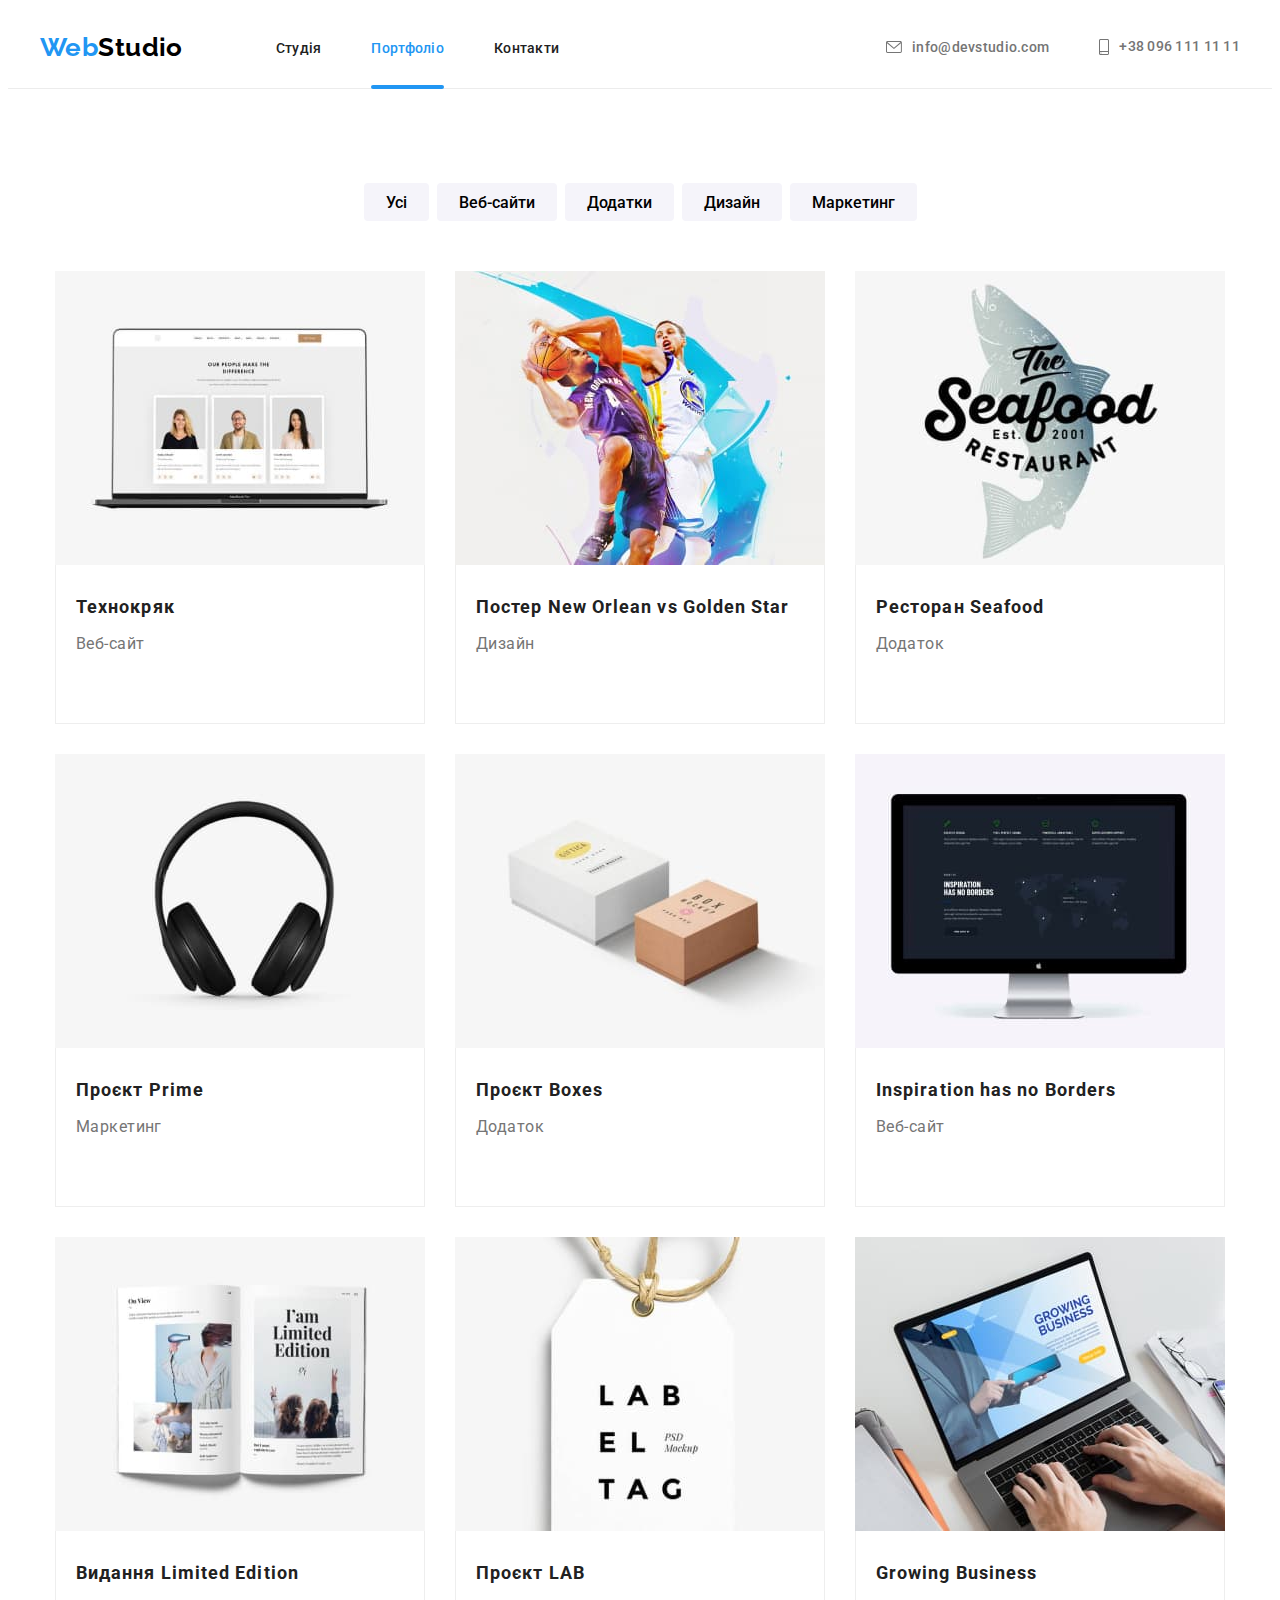
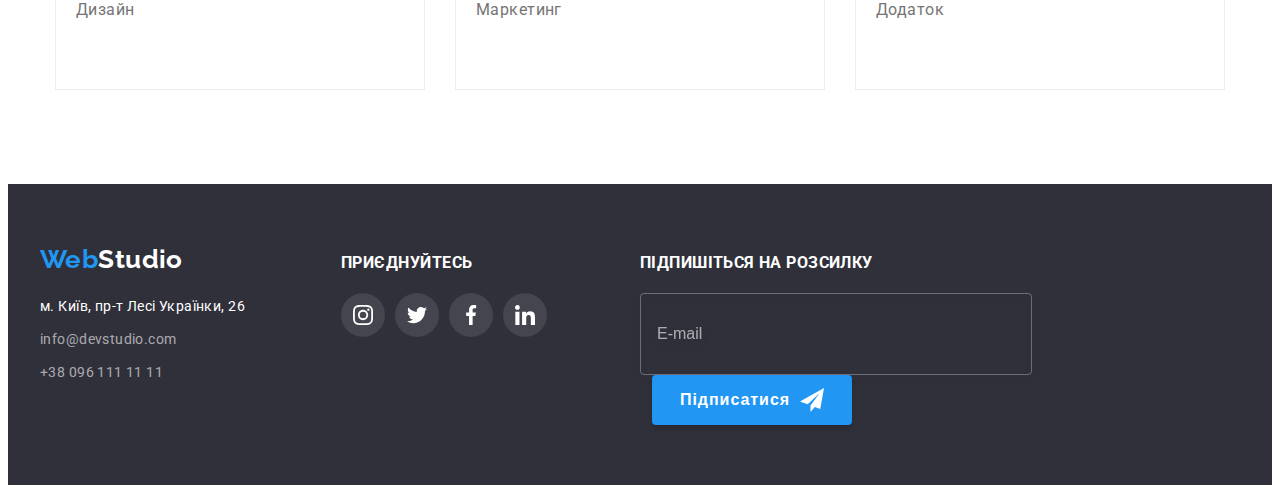
==== commit 811c5017: "cr" ====
--- a/portfolio.html
+++ b/portfolio.html
@@ -26,7 +26,7 @@
             <div class="header__container">
                 <nav class="nav">                 
                     <a class="nav__logo" href="./index.html">Web<span class="nav__logo-studio">Studio</span></a>
-                    <button class="nav__phone-button button js-open-menu"><svg class="nav__phone-icon"><use href="/images/icons.svg#menu-mob"></use></svg></button>             
+                    <button class="nav__phone-button button js-open-menu"><svg class="nav__phone-icon"><use href="./images/icons.svg#menu-mob"></use></svg></button>             
                     <ul class="ul nav__menu-portfolio">
                         <li><a class="nav__link" href="./index.html">Студія</a></li>
                         <li class="nav__block"><a class="nav__current-page nav__link" href="./portfolio.html">Портфоліо</a>
@@ -64,7 +64,7 @@
                     <li><button class="button portfolio__btn" type="button">Маркетинг</button></li>
                 </ul>
                 <ul class="ul portfolio__list">
-                    <li class="portfolio__block indent-block">
+                    <li class="portfolio__block">
                         <div class="overlay">
                             <div class="overlay__block">
                                 <p class="overlay__text">Ресурс пропонує комплексні пропозиції з різним рівнем функціоналу та сервісів. Все це
@@ -78,7 +78,7 @@
                             <p class="portfolio__text">Веб-сайт</p>
                         </div>
                     </li>
-                    <li class="portfolio__block indent-block">
+                    <li class="portfolio__block">
                         <div class="overlay">
                             <div class="overlay__block">
                                 <p class="overlay__text">Ресурс пропонує комплексні пропозиції з різним рівнем функціоналу та сервісів. Все це дозволить відвідувачу отримати
@@ -91,7 +91,7 @@
                             <p class="portfolio__text">Дизайн</p>
                         </div>
                     </li>
-                    <li class="portfolio__block indent-block">
+                    <li class="portfolio__block">
                         <div class="overlay">
                             <div class="overlay__block">
                                 <p class="overlay__text">Ресурс пропонує комплексні пропозиції з різним рівнем функціоналу та сервісів. Все це
@@ -105,7 +105,7 @@
                             <p class="portfolio__text">Додаток</p>
                         </div>
                     </li>
-                    <li class="portfolio__block indent-block">
+                    <li class="portfolio__block">
                         <div class="overlay">
                             <div class="overlay__block">
                                 <p class="overlay__text">Ресурс пропонує комплексні пропозиції з різним рівнем функціоналу та сервісів. Все це
@@ -119,7 +119,7 @@
                             <p class="portfolio__text">Маркетинг</p>
                         </div>
                     </li>
-                    <li class="portfolio__block indent-block">
+                    <li class="portfolio__block">
                         <div class="overlay">
                             <div class="overlay__block">
                                 <p class="overlay__text">Ресурс пропонує комплексні пропозиції з різним рівнем функціоналу та сервісів. Все це
@@ -133,7 +133,7 @@
                             <p class="portfolio__text">Додаток</p>
                         </div>
                     </li>
-                    <li class="portfolio__block indent-block">
+                    <li class="portfolio__block">
                         <div class="overlay">
                             <div class="overlay__block">
                                 <p class="overlay__text">Ресурс пропонує комплексні пропозиції з різним рівнем функціоналу та сервісів. Все це
@@ -147,7 +147,7 @@
                             <p class="portfolio__text">Веб-сайт</p>
                         </div>
                     </li>
-                    <li class="portfolio__block indent-block">
+                    <li class="portfolio__block">
                         <div class="overlay">
                             <div class="overlay__block">
                                 <p class="overlay__text">Ресурс пропонує комплексні пропозиції з різним рівнем функціоналу та сервісів. Все це
@@ -161,7 +161,7 @@
                             <p class="portfolio__text">Дизайн</p>
                         </div>
                     </li>    
-                    <li class="portfolio__block indent-block">
+                    <li class="portfolio__block">
                         <div class="overlay">
                             <div class="overlay__block">
                                 <p class="overlay__text">Ресурс пропонує комплексні пропозиції з різним рівнем функціоналу та сервісів. Все це
@@ -255,20 +255,22 @@
             <li class="nav-mobile__container"><a class="nav-mobile__link" href="./portfolio.html">Портфоліо</a></li>
             <li><a class="nav-mobile__link" href="">Контакти</a></li>
         </ul>
-        <ul class="ul nav-mobile__list-contact">
-            <li class="nav-mobile__container"><a class="nav-mobile__link-contact-tel " href="tel:+380961111111">+38 096 111
-                    11 11</a></li>
-            <li><a class="nav-mobile__link-contact-mail" href="mailto:info@devstudio.com">info@devstudio.com</a></li>
-        </ul>
-        <ul class="ul nav-mobile__list-social">
-            <li><a class="nav-mobile__link-social" href="https://www.instagram.com/">instagram</a></li>
-            <img src="./images/Line.jpg" alt="лінія проміжку">
-            <li><a class="nav-mobile__link-social" href="https://twitter.com/">twitter</a></li>
-            <img src="./images/Line.jpg" alt="лінія проміжку">
-            <li><a class="nav-mobile__link-social" href="https://www.facebook.com/">facebook</a></li>
-            <img src="./images/Line.jpg" alt="лінія проміжку">
-            <li><a class="nav-mobile__link-social" href="https://www.linkedin.com/">linkedin</a></li>
-        </ul>
+        <div class="nav-mobile__block">
+            <ul class="ul nav-mobile__list-contact">
+                <li class="nav-mobile__container"><a class="nav-mobile__link-contact-tel " href="tel:+380961111111">+38 096 111
+                        11 11</a></li>
+                <li><a class="nav-mobile__link-contact-mail" href="mailto:info@devstudio.com">info@devstudio.com</a></li>
+            </ul>
+            <ul class="ul nav-mobile__list-social">
+                <li><a class="nav-mobile__link-social" href="https://www.instagram.com/">instagram</a></li>
+                <img src="./images/Line.jpg" alt="лінія проміжку">
+                <li><a class="nav-mobile__link-social" href="https://twitter.com/">twitter</a></li>
+                <img src="./images/Line.jpg" alt="лінія проміжку">
+                <li><a class="nav-mobile__link-social" href="https://www.facebook.com/">facebook</a></li>
+                <img src="./images/Line.jpg" alt="лінія проміжку">
+                <li><a class="nav-mobile__link-social" href="https://www.linkedin.com/">linkedin</a></li>
+            </ul>
+        </div>
     </div>
 <script defer src="js/mobile-menu.js"></script>
 </body>
--- a/css/main.min.css
+++ b/css/main.min.css
@@ -1 +1 @@
-.visually-hidden{position:absolute;width:1px;height:1px;margin:-1px;border:0;padding:0;white-space:nowrap;-webkit-clip-path:inset(100%);clip-path:inset(100%);clip:rect(0 0 0 0);overflow:hidden}h1,h2,h3,p{margin:0;padding:0}:focus{outline:1px solid #2196f3;border-radius:3px}.ul{margin:0;padding:0;list-style:none}img{display:block;max-width:100%;height:auto}body{font-family:"Roboto",sans-serif;color:#212121;background-color:#fff;letter-spacing:.03em;font-size:14px}.container{padding:0 15px;margin:0 auto}@media screen and (min-width: 769px){.container{width:1200px}}@media screen and (max-width: 768px){.container{width:768px}}@media screen and (max-width: 480px){.container{width:480px}}.button{font-family:"Roboto";font-weight:500;font-size:16px;height:38px;cursor:pointer;border-radius:4px;background-color:#f5f4fa;border-style:hidden;-webkit-transition-property:background-color,color,-webkit-box-shadow;transition-property:background-color,color,-webkit-box-shadow;transition-property:background-color,color,box-shadow;transition-property:background-color,color,box-shadow,-webkit-box-shadow;-webkit-transition-duration:250ms;transition-duration:250ms;-webkit-transition-timing-function:cubic-bezier(0.4, 0, 0.2, 1);transition-timing-function:cubic-bezier(0.4, 0, 0.2, 1)}.portfolio__button{gap:8px;display:-webkit-box;display:-ms-flexbox;display:flex;line-height:1.62;margin-bottom:50px}@media(min-width: 481px){.portfolio__button{-webkit-box-pack:center;-ms-flex-pack:center;justify-content:center}}@media(max-width: 480px){.portfolio__button{width:315px;-ms-flex-wrap:wrap;flex-wrap:wrap;margin-bottom:30px}}.portfolio__button .button:hover,.portfolio__button .button:focus{color:#fff;background-color:#2196f3;-webkit-box-shadow:0px 3px 1px rgba(0,0,0,.1),0px 1px 2px rgba(0,0,0,.08),0px 2px 2px rgba(0,0,0,.12);box-shadow:0px 3px 1px rgba(0,0,0,.1),0px 1px 2px rgba(0,0,0,.08),0px 2px 2px rgba(0,0,0,.12)}.portfolio__btn{padding:6px 22px}.hero__button{background-color:#2196f3;color:#fff;font-weight:700;line-height:1.87;width:216px;height:50px;letter-spacing:.06em;-webkit-transition-property:background-color,color,-webkit-box-shadow;transition-property:background-color,color,-webkit-box-shadow;transition-property:background-color,color,box-shadow;transition-property:background-color,color,box-shadow,-webkit-box-shadow;-webkit-transition-duration:250ms;transition-duration:250ms;-webkit-transition-timing-function:cubic-bezier(0.4, 0, 0.2, 1);transition-timing-function:cubic-bezier(0.4, 0, 0.2, 1)}.hero__button:hover,.hero__button:focus{background-color:#f5f4fa;color:#212121;-webkit-box-shadow:0px 3px 1px rgba(0,0,0,.1),0px 1px 2px rgba(0,0,0,.08),0px 2px 2px rgba(0,0,0,.12);box-shadow:0px 3px 1px rgba(0,0,0,.1),0px 1px 2px rgba(0,0,0,.08),0px 2px 2px rgba(0,0,0,.12)}@media(max-width: 768px){section{padding:60px 0;width:100%;width:-webkit-fit-content;width:-moz-fit-content;width:fit-content}}@media(min-width: 769px){section{padding:94px 0}}.nav{-webkit-box-align:center;-ms-flex-align:center;align-items:center;display:-webkit-box;display:-ms-flexbox;display:flex}@media(max-width: 480px){.nav{width:100%;-webkit-box-pack:justify;-ms-flex-pack:justify;justify-content:space-between}}.nav__logo{font-family:"raleway";font-weight:700;font-size:26px;line-height:1.2;text-decoration:none;color:#2196f3}.nav__logo-studio{font-weight:700;font-size:26px;color:#000}.nav__phone-button{width:40px;height:40px;padding:0;border-radius:none;color:#212121;background-color:#fff}.nav__phone-button:focus{color:#2196f3}@media(min-width: 481px){.nav__phone-button{display:none}}.nav__phone-icon{width:100%;height:100%;fill:currentColor}.nav__phone-icon:focus{fill:currentColor}.nav__menu-studio{margin-left:93px;gap:50px;display:-webkit-box;display:-ms-flexbox;display:flex;letter-spacing:.02em}@media(max-width: 480px){.nav__menu-studio{display:none}}.nav__block{position:relative}.nav__link{display:block;position:relative;padding:32px 0;fill:#757575;letter-spacing:.02em;font-weight:500;text-decoration:none;color:#212121;-webkit-transition:color 250ms cubic-bezier(0.4, 0, 0.2, 1);transition:color 250ms cubic-bezier(0.4, 0, 0.2, 1)}.nav__link:focus,.nav__link:hover{color:#2196f3}.nav__current-page{color:#2196f3}.nav__current-page::after{position:absolute;margin-top:28px;content:"";display:block;bottom:-1px;width:100%;height:4px;background-color:#2196f3;border-radius:2px}.nav__menu-portfolio{gap:50px;margin-left:93px;display:-webkit-box;display:-ms-flexbox;display:flex;letter-spacing:.02em}@media(max-width: 480px){.nav__menu-portfolio{display:none}}.header-contact{gap:50px;-webkit-box-align:center;-ms-flex-align:center;align-items:center;display:-webkit-box;display:-ms-flexbox;display:flex;letter-spacing:.02em}@media(max-width: 768px){.header-contact{display:block;margin-top:21px}}@media(max-width: 480px){.header-contact{display:none}}@media(max-width: 768px){.header-contact__block{margin-bottom:10px}}.header-contact__link{display:-webkit-inline-box;display:-ms-inline-flexbox;display:inline-flex;-webkit-box-align:center;-ms-flex-align:center;align-items:center;padding:0;font-weight:500;line-height:1.14;letter-spacing:.02em;text-decoration:none;color:#757575}@media(max-width: 768px){.header-contact__link{font-size:12px;line-height:1.17}}.header-contact__icon-envelope{fill:currentColor;width:16px;height:12px;margin-right:10px}@media(max-width: 768px){.header-contact__icon-envelope{width:14px;height:10px}}.header-contact__icon-smartphone{fill:currentColor;width:10px;height:16px;margin-right:10px}@media(max-width: 768px){.header-contact__icon-smartphone{width:10px;height:14px}}.subscribe-wrapper{display:block}@media(min-width: 769px){.subscribe-wrapper{margin-left:93px}}.subscribe__tittle{margin-bottom:20px;line-height:1.14;text-transform:uppercase;color:#fff}@media(max-width: 768px){.subscribe__tittle{display:-webkit-box;display:-ms-flexbox;display:flex;-webkit-box-pack:center;-ms-flex-pack:center;justify-content:center}}.subscribe__field{padding:15px 16px;border:1px solid rgba(255,255,255,.3);-webkit-filter:drop-shadow(0px 4px 4px rgba(0, 0, 0, 0.15));filter:drop-shadow(0px 4px 4px rgba(0, 0, 0, 0.15));background-color:rgba(0,0,0,0);border-radius:4px;width:358px;height:50px;font-size:16px;line-height:1.25;color:#fff;-webkit-transition-property:border-color;transition-property:border-color;-webkit-transition-duration:250ms;transition-duration:250ms;-webkit-transition-timing-function:cubic-bezier(0.4, 0, 0.2, 1);transition-timing-function:cubic-bezier(0.4, 0, 0.2, 1)}.subscribe__field:hover,.subscribe__field:focus{border-color:#2196f3}.subscribe__field::-webkit-input-placeholder{color:rgba(255,255,255,.6);font-size:16px;line-height:1.25}.subscribe__field::-moz-placeholder{color:rgba(255,255,255,.6);font-size:16px;line-height:1.25}.subscribe__field:-ms-input-placeholder{color:rgba(255,255,255,.6);font-size:16px;line-height:1.25}.subscribe__field::-ms-input-placeholder{color:rgba(255,255,255,.6);font-size:16px;line-height:1.25}.subscribe__field::placeholder{color:rgba(255,255,255,.6);font-size:16px;line-height:1.25}@media(min-width: 481px)and (max-width: 768px){.subscribe__field{width:450px;display:-webkit-box;display:-ms-flexbox;display:flex;margin:0 auto;margin-bottom:20px}}@media(max-width: 480px){.subscribe__field{width:100%;margin-bottom:20px}}.subscribe__btn{display:-webkit-inline-box;display:-ms-inline-flexbox;display:inline-flex;-webkit-box-pack:center;-ms-flex-pack:center;justify-content:center;-webkit-box-align:center;-ms-flex-align:center;align-items:center;margin-left:12px;padding:10px 28px;font-weight:700;font-size:16px;line-height:1.87;letter-spacing:.06em;color:#fff;background-color:#2196f3;-webkit-box-shadow:0px 4px 4px rgba(0,0,0,.15);box-shadow:0px 4px 4px rgba(0,0,0,.15);border-radius:4px;border-style:hidden;cursor:pointer;-webkit-transition-property:background-color,color;transition-property:background-color,color;-webkit-transition-duration:250ms;transition-duration:250ms;-webkit-transition-timing-function:cubic-bezier(0.4, 0, 0.2, 1);transition-timing-function:cubic-bezier(0.4, 0, 0.2, 1)}.subscribe__btn:hover,.subscribe__btn:focus{color:#212121;background-color:#f5f4fa}@media(max-width: 768px){.subscribe__btn{margin:0 auto;display:-webkit-box;display:-ms-flexbox;display:flex}}.subscribe__icon{width:24px;height:24px;fill:currentColor;margin-left:10px}.modal{position:fixed;-webkit-box-align:center;-ms-flex-align:center;align-items:center;-webkit-box-pack:center;-ms-flex-pack:center;justify-content:center;display:-webkit-box;display:-ms-flexbox;display:flex;width:100%;height:100%;top:0;background:rgba(0,0,0,.2);opacity:1;-webkit-transition-property:visibility,opacity;transition-property:visibility,opacity;-webkit-transition-duration:250ms;transition-duration:250ms;-webkit-transition-timing-function:cubic-bezier(0.4, 0, 0.2, 1);transition-timing-function:cubic-bezier(0.4, 0, 0.2, 1)}.modal.is-hidden{opacity:0;pointer-events:none;visibility:hidden}.modal__window{position:relative;padding:40px;width:528px;background-color:#fff;-webkit-box-shadow:0px 1px 3px rgba(0,0,0,.12),0px 1px 1px rgba(0,0,0,.14),0px 2px 1px rgba(0,0,0,.2);box-shadow:0px 1px 3px rgba(0,0,0,.12),0px 1px 1px rgba(0,0,0,.14),0px 2px 1px rgba(0,0,0,.2);border-radius:4px}@media(max-width: 768px){.modal__window{width:450px}}.modal__close{position:absolute;top:8px;right:8px;width:30px;height:30px}.modal__btn-close{display:-webkit-box;display:-ms-flexbox;display:flex;-webkit-box-pack:center;-ms-flex-pack:center;justify-content:center;-webkit-box-align:center;-ms-flex-align:center;align-items:center;width:100%;height:100%;cursor:pointer;border-radius:50%;background-color:#fff;border:1px solid rgba(0,0,0,.1);color:#000;-webkit-transition-property:color;transition-property:color;-webkit-transition-duration:250ms;transition-duration:250ms;-webkit-transition-timing-function:cubic-bezier(0.4, 0, 0.2, 1);transition-timing-function:cubic-bezier(0.4, 0, 0.2, 1)}.modal__btn-close:hover,.modal__btn-close:focus{color:#2196f3}.modal__icon-close{width:11px;height:11px;fill:currentColor}.modal__tittle{margin-bottom:12px;font-size:20px;line-height:1.15;text-align:center;letter-spacing:.03em}.modal__field{position:relative;display:-webkit-box;display:-ms-flexbox;display:flex;-webkit-box-orient:vertical;-webkit-box-direction:normal;-ms-flex-direction:column;flex-direction:column;width:100%;margin:0 auto;margin-bottom:10px}.modal__textaria{margin-bottom:20px}.modal__label{color:#757575;font-size:12px;line-height:1.16;letter-spacing:.01em;margin-bottom:4px}.modal__input{width:100%;height:40px;padding:12px 42px;border:1px solid rgba(33,33,33,.2);border-radius:4px;-webkit-transition-property:border-color;transition-property:border-color;-webkit-transition-duration:250ms;transition-duration:250ms;-webkit-transition-timing-function:cubic-bezier(0.4, 0, 0.2, 1);transition-timing-function:cubic-bezier(0.4, 0, 0.2, 1)}.modal__input:focus{border-color:#2196f3}.modal__icon{top:29px;left:12px;position:absolute;width:18px;height:18px;fill:#000;-webkit-transition-property:fill;transition-property:fill;-webkit-transition-duration:250ms;transition-duration:250ms;-webkit-transition-timing-function:cubic-bezier(0.4, 0, 0.2, 1);transition-timing-function:cubic-bezier(0.4, 0, 0.2, 1)}.modal__input:focus+.modal__icon{fill:#2196f3}.modal__comment{resize:none;border:1px solid rgba(33,33,33,.2);border-radius:4px;width:100%;height:120px;padding:12px 16px}.modal__comment:focus{border-color:#2196f3}.modal__comment::-webkit-input-placeholder{font-size:12px;line-height:1.16;letter-spacing:.01em;color:rgba(117,117,117,.5)}.modal__comment::-moz-placeholder{font-size:12px;line-height:1.16;letter-spacing:.01em;color:rgba(117,117,117,.5)}.modal__comment:-ms-input-placeholder{font-size:12px;line-height:1.16;letter-spacing:.01em;color:rgba(117,117,117,.5)}.modal__comment::-ms-input-placeholder{font-size:12px;line-height:1.16;letter-spacing:.01em;color:rgba(117,117,117,.5)}.modal__comment::placeholder{font-size:12px;line-height:1.16;letter-spacing:.01em;color:rgba(117,117,117,.5)}.modal__sending{gap:4px;-webkit-box-align:center;-ms-flex-align:center;align-items:center;line-height:1.71;text-align:center;-webkit-box-pack:center;-ms-flex-pack:center;justify-content:center;display:-webkit-box;display:-ms-flexbox;display:flex;margin-bottom:30px;color:#757575}@media(max-width: 768px){.modal__sending{font-size:12px;line-height:1.17}}.modal__checkbox{-webkit-appearance:none;-moz-appearance:none;appearance:none;display:none;position:absolute}.modal__icon-check{display:inline-block;width:16px;height:15px;border:2px solid;border-radius:2px;border-color:#000}.modal__checkbox:checked+.modal__icon-check{background-color:#2196f3;background-image:url(../images/icon-check.svg);background-size:contain;background-origin:border-box;border-color:#2196f3}.modal__link{color:#2196f3;-webkit-text-decoration-line:underline;text-decoration-line:underline}.modal__btn-sending{margin:0 auto;display:block;background-color:#2196f3;color:#fff;font-size:16px;font-weight:700;line-height:1.87;letter-spacing:.06em;-webkit-box-shadow:0px 4px 4px rgba(0,0,0,.15);box-shadow:0px 4px 4px rgba(0,0,0,.15);border-radius:4px;padding:10px 52px;border-style:none;cursor:pointer;-webkit-transition-property:background-color,color;transition-property:background-color,color;-webkit-transition-duration:250ms;transition-duration:250ms;-webkit-transition-timing-function:cubic-bezier(0.4, 0, 0.2, 1);transition-timing-function:cubic-bezier(0.4, 0, 0.2, 1)}.modal__btn-sending:hover,.modal__btn-sending:focus{color:#212121;background-color:#f5f4fa}@media(min-width: 769px){.join-wrapper{margin-left:70px}}.join__tittle{letter-spacing:.03em;line-height:1.14;margin-bottom:20px;color:#fff;text-transform:uppercase}@media(max-width: 768px){.join__tittle{display:-webkit-box;display:-ms-flexbox;display:flex;-webkit-box-pack:center;-ms-flex-pack:center;justify-content:center}}.join__social-list{display:-webkit-box;display:-ms-flexbox;display:flex;gap:10px}@media(max-width: 480px){.join__social-list{-webkit-box-pack:center;-ms-flex-pack:center;justify-content:center}}.join__social-container{width:44px;height:44px}.join__link{width:100%;height:100%;display:-webkit-box;display:-ms-flexbox;display:flex;-webkit-box-align:center;-ms-flex-align:center;align-items:center;-webkit-box-pack:center;-ms-flex-pack:center;justify-content:center;border-radius:50%;background-color:rgba(255,255,255,.1);-webkit-transition:background-color 250ms cubic-bezier(0.4, 0, 0.2, 1);transition:background-color 250ms cubic-bezier(0.4, 0, 0.2, 1)}.join__link:hover,.join__link:focus{background-color:#2196f3}.join__icon{width:20px;height:20px;fill:#fff}.nav-mobile{position:fixed;top:0;left:0;width:100%;height:100%;padding:48px 0 48px 40px;background-color:#fff;-webkit-transform:translateX(100%);transform:translateX(100%);-webkit-transition:-webkit-transform 250ms ease-in-out;transition:-webkit-transform 250ms ease-in-out;transition:transform 250ms ease-in-out;transition:transform 250ms ease-in-out, -webkit-transform 250ms ease-in-out;overflow-y:scroll}@media(min-width: 481px){.nav-mobile{display:none}}.nav-mobile.is-open{-webkit-transform:translateX(0);transform:translateX(0)}.nav-mobile__btn{position:absolute;right:0;top:0;margin-top:10px;margin-right:15px;width:40px;height:40px;border:none;border-radius:0;background-color:#fff;color:#212121;-webkit-transition-property:background-color,color,-webkit-box-shadow;transition-property:background-color,color,-webkit-box-shadow;transition-property:background-color,color,box-shadow;transition-property:background-color,color,box-shadow,-webkit-box-shadow;-webkit-transition-duration:250ms;transition-duration:250ms;-webkit-transition-timing-function:cubic-bezier(0.4, 0, 0.2, 1);transition-timing-function:cubic-bezier(0.4, 0, 0.2, 1)}.nav-mobile__btn:hover,.nav-mobile__btn:focus{color:#2196f3;outline:0}.nav-mobile__icon{width:18px;height:18px;fill:currentColor}.nav-mobile__container{margin-bottom:36px}.nav-mobile__link{font-weight:500;font-size:40px;line-height:1.2;text-decoration:none;letter-spacing:.02em;color:#212121;-webkit-transition-property:background-color,color,-webkit-box-shadow;transition-property:background-color,color,-webkit-box-shadow;transition-property:background-color,color,box-shadow;transition-property:background-color,color,box-shadow,-webkit-box-shadow;-webkit-transition-duration:250ms;transition-duration:250ms;-webkit-transition-timing-function:cubic-bezier(0.4, 0, 0.2, 1);transition-timing-function:cubic-bezier(0.4, 0, 0.2, 1)}.nav-mobile__link:hover,.nav-mobile__link:focus{color:#2196f3}.nav-mobile__block{position:absolute;bottom:48px}.nav-mobile__link-contact-tel{font-weight:500;font-size:34px;line-height:1.1;text-decoration:none;letter-spacing:.02em;color:#2196f3}.nav-mobile__link-contact-mail{font-weight:500;font-size:24px;line-height:1.17;text-decoration:none;letter-spacing:.02em;color:#757575}.nav-mobile__list-social{margin-top:64px;display:-webkit-box;display:-ms-flexbox;display:flex;gap:10px}.nav-mobile__line{width:22px;height:1px}.nav-mobile__link-social{text-decoration:none;font-weight:500;font-size:18px;line-height:1.2;color:#2196f3}.header{border-bottom:1px solid #ececec;background-color:#fff}@media screen and (max-width: 480px){.header{padding:10px 0}}.header__container{-webkit-box-pack:justify;-ms-flex-pack:justify;justify-content:space-between;display:-webkit-box;display:-ms-flexbox;display:flex}.hero{background-image:-webkit-gradient(linear, left top, right top, from(rgba(47, 48, 58, 0.4)), to(rgba(47, 48, 58, 0.4))),url(../images/background-image.jpg);background-image:linear-gradient(to right, rgba(47, 48, 58, 0.4), rgba(47, 48, 58, 0.4)),url(../images/background-image.jpg);max-width:1600px;margin:0 auto;background-size:cover;padding:118px 0;text-align:center;background-position:center;padding:200px 0}@media(max-width: 768px){.hero{padding:118px 0;background-image:-webkit-gradient(linear, left top, right top, from(rgba(47, 48, 58, 0.4)), to(rgba(47, 48, 58, 0.4))),url(../images/background-image-tablet.jpg);background-image:linear-gradient(to right, rgba(47, 48, 58, 0.4), rgba(47, 48, 58, 0.4)),url(../images/background-image-tablet.jpg)}}@media(max-width: 480px){.hero{background-image:-webkit-gradient(linear, left top, right top, from(rgba(47, 48, 58, 0.4)), to(rgba(47, 48, 58, 0.4))),url(../images/background-image-phone.jpg);background-image:linear-gradient(to right, rgba(47, 48, 58, 0.4), rgba(47, 48, 58, 0.4)),url(../images/background-image-phone.jpg)}}@media(min-device-pixel-ratio: 2)and (max-width: 480px),(-webkit-min-device-pixel-ratio: 2)and (max-width: 480px),(min-resolution: 192dpi)and (max-width: 480px),(min-resolution: 2dppx)and (max-width: 480px){.hero{background-image:-webkit-gradient(linear, left top, right top, from(rgba(47, 48, 58, 0.4)), to(rgba(47, 48, 58, 0.4))),url(../images/background-image-phone-x2.jpg);background-image:linear-gradient(to right, rgba(47, 48, 58, 0.4), rgba(47, 48, 58, 0.4)),url(../images/background-image-phone-x2.jpg)}}@media(min-device-pixel-ratio: 2)and (min-width: 481px)and (max-width: 768px),(-webkit-min-device-pixel-ratio: 2)and (min-width: 481px)and (max-width: 768px),(min-resolution: 192dpi)and (min-width: 481px)and (max-width: 768px),(min-resolution: 2dppx)and (min-width: 481px)and (max-width: 768px){.hero{background-image:-webkit-gradient(linear, left top, right top, from(rgba(47, 48, 58, 0.4)), to(rgba(47, 48, 58, 0.4))),url(../images/background-image-tablet-x2.jpg);background-image:linear-gradient(to right, rgba(47, 48, 58, 0.4), rgba(47, 48, 58, 0.4)),url(../images/background-image-tablet-x2.jpg)}}@media(min-device-pixel-ratio: 2)and (min-width: 769px),(-webkit-min-device-pixel-ratio: 2)and (min-width: 769px),(min-resolution: 192dpi)and (min-width: 769px),(min-resolution: 2dppx)and (min-width: 769px){.hero{background-image:-webkit-gradient(linear, left top, right top, from(rgba(47, 48, 58, 0.4)), to(rgba(47, 48, 58, 0.4))),url(../images/background-image-x2.jpg);background-image:linear-gradient(to right, rgba(47, 48, 58, 0.4), rgba(47, 48, 58, 0.4)),url(../images/background-image-x2.jpg)}}.hero__tittle{margin:0 auto;width:360px;margin-bottom:30px;text-transform:uppercase;font-weight:900;font-size:26px;line-height:1.62;letter-spacing:.06em;color:#fff}@media(min-width: 769px){.hero__tittle{font-size:44px;line-height:1.36;width:696px}}.description{padding-bottom:0}@media(min-width: 481px)and (max-width: 768px){.description__list{-webkit-columns:2;-moz-columns:2;columns:2;padding-bottom:30px}}@media(min-width: 769px){.description__list{display:-webkit-box;display:-ms-flexbox;display:flex;-webkit-box-pack:center;-ms-flex-pack:center;justify-content:center;gap:30px;display:flex}}@media(min-width: 769px){.description__block{width:270px}}@media(max-width: 768px){.description__block{margin-bottom:30px}}.description__image{display:-webkit-box;display:-ms-flexbox;display:flex;-webkit-box-pack:center;-ms-flex-pack:center;justify-content:center;-webkit-box-align:center;-ms-flex-align:center;align-items:center;margin-bottom:30px;width:100%;height:120px;border-radius:4px;background-color:#f5f4fa}.description__icon{width:70px;height:70px}.description__title{margin-bottom:10px;font-size:14px;text-transform:uppercase;line-height:1.14}@media(max-width: 480px){.description__title{text-align:center}}.description__text{line-height:1.71;color:#757575}@media(max-width: 768px){.info{display:none}}.info__tittle{margin-bottom:50px}.tittle{text-align:center;font-size:36px;line-height:1.17}@media(max-width: 480px){.tittle{font-size:28px}}.info__list{display:-webkit-box;display:-ms-flexbox;display:flex;-webkit-box-pack:center;-ms-flex-pack:center;justify-content:center;gap:30px}.info__block{display:block;position:relative}.info__box{display:-webkit-box;display:-ms-flexbox;display:flex;-webkit-box-pack:center;-ms-flex-pack:center;justify-content:center;-webkit-box-align:center;-ms-flex-align:center;align-items:center;position:absolute;margin-top:224px;width:370px;height:70px;background-color:rgba(47,48,58,.8)}.info__text{text-transform:uppercase;line-height:1.14;color:#fff}.team{background-color:#f5f4fa}@media(max-width: 768px){.team{width:-webkit-fit-content;width:-moz-fit-content;width:fit-content}}.team__tittle{margin-bottom:50px}@media(max-width: 768px){.team__tittle{margin-bottom:30px}}@media(min-width: 481px)and (max-width: 768px){.team__list{display:-webkit-box;display:-ms-flexbox;display:flex;-ms-flex-wrap:wrap;flex-wrap:wrap;gap:30px}}@media(min-width: 769px){.team__list{-webkit-box-pack:center;-ms-flex-pack:center;justify-content:center;display:-webkit-box;display:-ms-flexbox;display:flex;gap:30px}}.team__block{width:270px;padding-bottom:30px;-webkit-box-shadow:0px 1px 3px rgba(0,0,0,.12),0px 1px 1px rgba(0,0,0,.14),0px 2px 1px rgba(0,0,0,.2);box-shadow:0px 1px 3px rgba(0,0,0,.12),0px 1px 1px rgba(0,0,0,.14),0px 2px 1px rgba(0,0,0,.2);border-radius:0px 0px 4px 4px;background-color:#fff}@media(min-width: 769px){.team__block{margin-bottom:30px}}@media(min-width: 481px)and (max-width: 769px){.team__block{width:354px}}@media(max-width: 480px){.team__block{width:450px;margin-bottom:30px}}.team__image{display:block}@media(max-width: 768px){.team__image{width:100%}}.team__name{margin-top:30px;text-align:center;font-weight:500;font-size:16px;line-height:1.18}.team__position{margin-bottom:16px;margin-top:10px;text-align:center;font-size:16px;line-height:1.18;color:#757575}.contact{gap:10px;-webkit-box-pack:center;-ms-flex-pack:center;justify-content:center;display:-webkit-box;display:-ms-flexbox;display:flex}.contact__block{width:44px;height:44px}.contact__link{-webkit-box-pack:center;-ms-flex-pack:center;justify-content:center;display:-webkit-box;display:-ms-flexbox;display:flex;-webkit-box-align:center;-ms-flex-align:center;align-items:center;width:100%;height:100%;border-radius:50%;color:#afb1b8;background-color:#fff;-webkit-transition-property:background-color,color;transition-property:background-color,color;-webkit-transition-duration:250ms;transition-duration:250ms;-webkit-transition-timing-function:cubic-bezier(0.4, 0, 0.2, 1);transition-timing-function:cubic-bezier(0.4, 0, 0.2, 1)}.contact__link:hover,.contact__link:focus{background-color:#2196f3;color:#fff}.contact__icon{fill:currentColor;width:20px;height:20px}@media(min-width: 481px){.portfolio__list{-ms-flex-preferred-size:calc((100% - 60px)/2);flex-basis:calc((100% - 60px)/2);display:-webkit-box;display:-ms-flexbox;display:flex;-ms-flex-wrap:wrap;flex-wrap:wrap;gap:30px}}@media(min-width: 769px){.portfolio__list{-ms-flex-preferred-size:calc((100% - 60px)/3);flex-basis:calc((100% - 60px)/3);-webkit-box-pack:center;-ms-flex-pack:center;justify-content:center;display:-webkit-box;display:-ms-flexbox;display:flex;-ms-flex-wrap:wrap;flex-wrap:wrap;gap:30px}}.overlay{overflow:hidden;position:relative}.portfolio__block{-webkit-transition:-webkit-box-shadow 250ms cubic-bezier(0.4, 0, 0.2, 1);transition:-webkit-box-shadow 250ms cubic-bezier(0.4, 0, 0.2, 1);transition:box-shadow 250ms cubic-bezier(0.4, 0, 0.2, 1);transition:box-shadow 250ms cubic-bezier(0.4, 0, 0.2, 1), -webkit-box-shadow 250ms cubic-bezier(0.4, 0, 0.2, 1)}.portfolio__block:hover{-webkit-box-shadow:0px 1px 1px rgba(0,0,0,.12),0px 4px 4px rgba(0,0,0,.06),1px 4px 6px rgba(0,0,0,.16);box-shadow:0px 1px 1px rgba(0,0,0,.12),0px 4px 4px rgba(0,0,0,.06),1px 4px 6px rgba(0,0,0,.16)}@media(max-width: 480px){.portfolio__block{width:450px}}@media(max-width: 480px){.indent-block{margin-bottom:30px}}.overlay__block{position:absolute;padding:63px 24px;width:100%;height:100%;-webkit-transform:translateY(101%);transform:translateY(101%);-webkit-transition-property:-webkit-transform;transition-property:-webkit-transform;transition-property:transform;transition-property:transform, -webkit-transform;-webkit-transition-duration:250ms;transition-duration:250ms;-webkit-transition-timing-function:cubic-bezier(0.4, 0, 0.2, 1);transition-timing-function:cubic-bezier(0.4, 0, 0.2, 1);background:rgba(33,150,243,.9)}.portfolio__block:hover .overlay__block{-webkit-transform:translateY(0);transform:translateY(0)}.overlay__text{color:#fff;font-weight:400;font-size:18px;line-height:1.55}@media(max-width: 768px){.portfolio__img{width:354px}}@media(max-width: 480px){.portfolio__img{width:450px}}.portfolio__content-list{padding:24px 20px;width:370px;height:110px;border-bottom:1px solid #eee;border-left:1px solid #eee;border-right:1px solid #eee;background-color:#fff}@media(max-width: 768px){.portfolio__content-list{width:354px}}@media(max-width: 480px){.portfolio__content-list{width:450px}}@media(min-width: 481px)and (max-width: 768px){.portfolio__tablet{height:146px}}.portfolio__title{margin-bottom:4px;font-size:18px;line-height:2;letter-spacing:.06em}.portfolio__text{font-size:16px;line-height:1.88;color:#757575}.client__tittle{margin-bottom:50px}@media(max-width: 768px){.client__tittle{margin-bottom:30px}}.client__list{display:-webkit-box;display:-ms-flexbox;display:flex;-ms-flex-wrap:wrap;flex-wrap:wrap;gap:30px}@media(min-width: 481px){.client__list{display:-webkit-box;display:-ms-flexbox;display:flex;-webkit-box-pack:center;-ms-flex-pack:center;justify-content:center}}.client__block{width:170px;height:92px}@media(max-width: 768px){.client__block{width:226px}}@media(max-width: 480px){.client__block{width:210px}}.client__link{width:100%;height:100%;display:-webkit-box;display:-ms-flexbox;display:flex;-webkit-box-pack:center;-ms-flex-pack:center;justify-content:center;-webkit-box-align:center;-ms-flex-align:center;align-items:center;color:#afb1b8;border:1px solid #afb1b8;border-radius:4px;-webkit-transition-property:border-color,color;transition-property:border-color,color;-webkit-transition-duration:250ms;transition-duration:250ms;-webkit-transition-timing-function:cubic-bezier(0.4, 0, 0.2, 1);transition-timing-function:cubic-bezier(0.4, 0, 0.2, 1)}.client__link:hover,.client__link:focus{border-color:#2196f3;color:#2196f3}.client__logo{fill:currentColor;width:106px;height:60px}.footer{padding-top:60px;padding-bottom:60px;background-color:#2f303a}@media(max-width: 768px){.footer{width:-webkit-fit-content;width:-moz-fit-content;width:fit-content}}@media(min-width: 769px){.footer__container{display:-webkit-box;display:-ms-flexbox;display:flex;-webkit-box-align:baseline;-ms-flex-align:baseline;align-items:baseline}}@media(min-width: 481px){.tablet-wraper{display:-webkit-box;display:-ms-flexbox;display:flex;-webkit-box-align:baseline;-ms-flex-align:baseline;align-items:baseline}}@media(min-width: 481px)and (max-width: 768px){.tablet-wraper{-ms-flex-pack:distribute;justify-content:space-around;margin-bottom:60px}}@media(max-width: 480px){.tablet-wraper{margin-bottom:60px}}.address-wrapper{min-width:231px}@media(max-width: 480px){.address-wrapper{margin-bottom:60px}}.footer__list-container{margin-top:20px}@media(max-width: 480px){.footer__list-container{margin-top:28px}}.footer__contact-list{letter-spacing:.02em}.footer__contact-link{letter-spacing:.03em;font-weight:400;line-height:1.71;text-decoration:none;color:rgba(255,255,255,.6);padding:0}@media(max-width: 768px){.footer__contact-link{display:-webkit-box;display:-ms-flexbox;display:flex;-webkit-box-pack:center;-ms-flex-pack:center;justify-content:center}}.footer__logo{font-family:"raleway";font-weight:700;font-size:26px;line-height:1.2;text-decoration:none;color:#2196f3}@media(max-width: 768px){.footer__logo{display:-webkit-box;display:-ms-flexbox;display:flex;-webkit-box-pack:center;-ms-flex-pack:center;justify-content:center}}.footer__studio-logo{color:#fff}.address-info{margin-bottom:9px;line-height:1.71;font-style:normal;color:#fff}@media(max-width: 768px){.address-info{display:-webkit-box;display:-ms-flexbox;display:flex;-webkit-box-pack:center;-ms-flex-pack:center;justify-content:center}}@media(max-width: 480px){.address-info{margin-bottom:12px}}.footer__tel{margin-top:9px}@media(max-width: 768px){.footer__tel{display:-webkit-box;display:-ms-flexbox;display:flex;-webkit-box-pack:center;-ms-flex-pack:center;justify-content:center}}@media(max-width: 480px){.footer__tel{margin-top:12px}}/*# sourceMappingURL=main.min.css.map */+.visually-hidden{position:absolute;width:1px;height:1px;margin:-1px;border:0;padding:0;white-space:nowrap;-webkit-clip-path:inset(100%);clip-path:inset(100%);clip:rect(0 0 0 0);overflow:hidden}h1,h2,h3,p{margin:0;padding:0}:focus{outline:1px solid #2196f3;border-radius:3px}.ul{margin:0;padding:0;list-style:none}img{display:block;max-width:100%;height:auto}body{font-family:"Roboto",sans-serif;color:#212121;background-color:#fff;letter-spacing:.03em;font-size:14px}.container{padding:0 15px;margin:0 auto}@media(min-width: 480px){.container{width:480px;position:relative}}@media(min-width: 768px){.container{width:768px}}@media(min-width: 1200px){.container{width:1200px}}.button{font-family:"Roboto";font-weight:500;font-size:16px;height:38px;cursor:pointer;border-radius:4px;background-color:#f5f4fa;border-style:hidden;-webkit-transition-property:background-color,color,-webkit-box-shadow;transition-property:background-color,color,-webkit-box-shadow;transition-property:background-color,color,box-shadow;transition-property:background-color,color,box-shadow,-webkit-box-shadow;-webkit-transition-duration:250ms;transition-duration:250ms;-webkit-transition-timing-function:cubic-bezier(0.4, 0, 0.2, 1);transition-timing-function:cubic-bezier(0.4, 0, 0.2, 1)}.portfolio__button{gap:8px;display:-webkit-box;display:-ms-flexbox;display:flex;line-height:1.62;margin-bottom:50px}@media(min-width: 768px){.portfolio__button{-webkit-box-pack:center;-ms-flex-pack:center;justify-content:center}}@media(max-width: 480px){.portfolio__button{-ms-flex-wrap:wrap;flex-wrap:wrap;margin-bottom:30px}}.portfolio__button .button:hover,.portfolio__button .button:focus{color:#fff;background-color:#2196f3;-webkit-box-shadow:0px 3px 1px rgba(0,0,0,.1),0px 1px 2px rgba(0,0,0,.08),0px 2px 2px rgba(0,0,0,.12);box-shadow:0px 3px 1px rgba(0,0,0,.1),0px 1px 2px rgba(0,0,0,.08),0px 2px 2px rgba(0,0,0,.12)}.portfolio__btn{padding:6px 22px}.hero__button{background-color:#2196f3;color:#fff;font-weight:700;line-height:1.87;width:200px;height:50px;letter-spacing:.06em;-webkit-transition-property:background-color,color,-webkit-box-shadow;transition-property:background-color,color,-webkit-box-shadow;transition-property:background-color,color,box-shadow;transition-property:background-color,color,box-shadow,-webkit-box-shadow;-webkit-transition-duration:250ms;transition-duration:250ms;-webkit-transition-timing-function:cubic-bezier(0.4, 0, 0.2, 1);transition-timing-function:cubic-bezier(0.4, 0, 0.2, 1)}.hero__button:hover,.hero__button:focus{background-color:#f5f4fa;color:#212121;-webkit-box-shadow:0px 3px 1px rgba(0,0,0,.1),0px 1px 2px rgba(0,0,0,.08),0px 2px 2px rgba(0,0,0,.12);box-shadow:0px 3px 1px rgba(0,0,0,.1),0px 1px 2px rgba(0,0,0,.08),0px 2px 2px rgba(0,0,0,.12)}.section{padding:60px 0}@media(min-width: 1200px){.section{padding:94px 0}}.nav{-webkit-box-align:center;-ms-flex-align:center;align-items:center;display:-webkit-box;display:-ms-flexbox;display:flex}.nav__logo{font-family:"raleway";font-weight:700;font-size:24px;line-height:1.17;text-decoration:none;color:#2196f3}@media(min-width: 1200px){.nav__logo{font-size:26px;line-height:1.2}}.nav__logo-studio{font-weight:700;font-size:24px;line-height:1.17;color:#000}@media(min-width: 1200px){.nav__logo-studio{font-size:26px;line-height:1.2}}.nav__phone-button{width:40px;height:40px;right:0;position:absolute;padding:0;border-radius:none;color:#212121;background-color:#fff}.nav__phone-button:focus{color:#2196f3}@media(min-width: 768px){.nav__phone-button{display:none}}.nav__phone-icon{width:100%;height:100%;fill:currentColor}.nav__phone-icon:focus{fill:currentColor}.nav__menu-studio{display:none}@media(min-width: 768px){.nav__menu-studio{display:-webkit-box;display:-ms-flexbox;display:flex;margin-left:93px;gap:50px;letter-spacing:.02em}}.nav__block{position:relative}.nav__link{display:block;position:relative;padding:32px 0;fill:#757575;letter-spacing:.02em;font-weight:500;text-decoration:none;color:#212121;-webkit-transition:color 250ms cubic-bezier(0.4, 0, 0.2, 1);transition:color 250ms cubic-bezier(0.4, 0, 0.2, 1)}.nav__link:focus,.nav__link:hover{color:#2196f3}.nav__current-page{color:#2196f3}.nav__current-page::after{position:absolute;margin-top:28px;content:"";display:block;bottom:-1px;width:100%;height:4px;background-color:#2196f3;border-radius:2px}.nav__menu-portfolio{gap:50px;margin-left:93px;display:-webkit-box;display:-ms-flexbox;display:flex;letter-spacing:.02em}@media(max-width: 767px){.nav__menu-portfolio{display:none}}.header-contact{display:none}@media(min-width: 768px){.header-contact{gap:10px;display:-webkit-box;display:-ms-flexbox;display:flex;-ms-flex-wrap:wrap;flex-wrap:wrap;-ms-flex-line-pack:center;align-content:center;letter-spacing:.02em;margin-left:90px}}@media(min-width: 1200px){.header-contact{margin-left:0;gap:50px;-webkit-box-align:center;-ms-flex-align:center;align-items:center}}.header-contact__link{display:-webkit-inline-box;display:-ms-inline-flexbox;display:inline-flex;-webkit-box-align:center;-ms-flex-align:center;align-items:center;padding:0;font-weight:500;line-height:1.14;letter-spacing:.02em;text-decoration:none;color:#757575}@media(min-width: 768px)and (max-width: 1199px){.header-contact__link{font-size:12px;line-height:1.17}}.header-contact__icon-envelope{fill:currentColor;width:16px;height:12px;margin-right:10px}@media(min-width: 768px)and (max-width: 1199px){.header-contact__icon-envelope{width:14px;height:10px}}.header-contact__icon-smartphone{fill:currentColor;width:10px;height:16px;margin-right:10px}@media(min-width: 768px)and (max-width: 1199px){.header-contact__icon-smartphone{width:10px;height:14px}}@media(min-width: 1200px){.subscribe-wrapper{margin-left:93px}}.subscribe__tittle{margin-bottom:20px;line-height:1.14;text-transform:uppercase;color:#fff}@media(max-width: 1199px){.subscribe__tittle{display:-webkit-box;display:-ms-flexbox;display:flex;-webkit-box-pack:center;-ms-flex-pack:center;justify-content:center}}.subscribe__field{padding:15px 16px;border:1px solid rgba(255,255,255,.3);-webkit-filter:drop-shadow(0px 4px 4px rgba(0, 0, 0, 0.15));filter:drop-shadow(0px 4px 4px rgba(0, 0, 0, 0.15));background-color:rgba(0,0,0,0);border-radius:4px;width:358px;height:50px;font-size:16px;line-height:1.25;color:#fff;-webkit-transition-property:border-color;transition-property:border-color;-webkit-transition-duration:250ms;transition-duration:250ms;-webkit-transition-timing-function:cubic-bezier(0.4, 0, 0.2, 1);transition-timing-function:cubic-bezier(0.4, 0, 0.2, 1)}.subscribe__field:hover,.subscribe__field:focus{border-color:#2196f3}.subscribe__field::-webkit-input-placeholder{color:rgba(255,255,255,.6);font-size:16px;line-height:1.25}.subscribe__field::-moz-placeholder{color:rgba(255,255,255,.6);font-size:16px;line-height:1.25}.subscribe__field:-ms-input-placeholder{color:rgba(255,255,255,.6);font-size:16px;line-height:1.25}.subscribe__field::-ms-input-placeholder{color:rgba(255,255,255,.6);font-size:16px;line-height:1.25}.subscribe__field::placeholder{color:rgba(255,255,255,.6);font-size:16px;line-height:1.25}@media(min-width: 768px)and (max-width: 1199px){.subscribe__field{width:450px;display:-webkit-box;display:-ms-flexbox;display:flex;margin:0 auto;margin-bottom:20px}}@media(max-width: 767px){.subscribe__field{width:100%;margin-bottom:20px}}.subscribe__btn{display:-webkit-inline-box;display:-ms-inline-flexbox;display:inline-flex;-webkit-box-pack:center;-ms-flex-pack:center;justify-content:center;-webkit-box-align:center;-ms-flex-align:center;align-items:center;margin-left:12px;padding:10px 28px;font-weight:700;font-size:16px;line-height:1.87;letter-spacing:.06em;color:#fff;background-color:#2196f3;-webkit-box-shadow:0px 4px 4px rgba(0,0,0,.15);box-shadow:0px 4px 4px rgba(0,0,0,.15);border-radius:4px;border-style:hidden;cursor:pointer;-webkit-transition-property:background-color,color;transition-property:background-color,color;-webkit-transition-duration:250ms;transition-duration:250ms;-webkit-transition-timing-function:cubic-bezier(0.4, 0, 0.2, 1);transition-timing-function:cubic-bezier(0.4, 0, 0.2, 1)}.subscribe__btn:hover,.subscribe__btn:focus{color:#212121;background-color:#f5f4fa}@media(max-width: 1199px){.subscribe__btn{margin:0 auto;display:-webkit-box;display:-ms-flexbox;display:flex}}.subscribe__icon{width:24px;height:24px;fill:currentColor;margin-left:10px}.modal{position:fixed;-webkit-box-align:center;-ms-flex-align:center;align-items:center;-webkit-box-pack:center;-ms-flex-pack:center;justify-content:center;display:-webkit-box;display:-ms-flexbox;display:flex;width:100%;height:100%;top:0;background:rgba(0,0,0,.2);opacity:1;-webkit-transition-property:visibility,opacity;transition-property:visibility,opacity;-webkit-transition-duration:250ms;transition-duration:250ms;-webkit-transition-timing-function:cubic-bezier(0.4, 0, 0.2, 1);transition-timing-function:cubic-bezier(0.4, 0, 0.2, 1)}.modal.is-hidden{opacity:0;pointer-events:none;visibility:hidden}.modal__window{position:relative;padding:40px;background-color:#fff;-webkit-box-shadow:0px 1px 3px rgba(0,0,0,.12),0px 1px 1px rgba(0,0,0,.14),0px 2px 1px rgba(0,0,0,.2);box-shadow:0px 1px 3px rgba(0,0,0,.12),0px 1px 1px rgba(0,0,0,.14),0px 2px 1px rgba(0,0,0,.2);border-radius:4px}@media screen and (min-width: 769px){.modal__window{width:528px}}@media(max-width: 768px){.modal__window{width:450px}}.modal__close{position:absolute;top:8px;right:8px;width:30px;height:30px}.modal__btn-close{display:-webkit-box;display:-ms-flexbox;display:flex;-webkit-box-pack:center;-ms-flex-pack:center;justify-content:center;-webkit-box-align:center;-ms-flex-align:center;align-items:center;width:100%;height:100%;cursor:pointer;border-radius:50%;background-color:#fff;border:1px solid rgba(0,0,0,.1);color:#000;-webkit-transition-property:color;transition-property:color;-webkit-transition-duration:250ms;transition-duration:250ms;-webkit-transition-timing-function:cubic-bezier(0.4, 0, 0.2, 1);transition-timing-function:cubic-bezier(0.4, 0, 0.2, 1)}.modal__btn-close:hover,.modal__btn-close:focus{color:#2196f3}.modal__icon-close{width:11px;height:11px;fill:currentColor}.modal__tittle{margin-bottom:12px;font-size:20px;line-height:1.15;text-align:center;letter-spacing:.03em}.modal__field{position:relative;display:-webkit-box;display:-ms-flexbox;display:flex;-webkit-box-orient:vertical;-webkit-box-direction:normal;-ms-flex-direction:column;flex-direction:column;width:100%;margin:0 auto;margin-bottom:10px}.modal__textaria{margin-bottom:20px}.modal__label{color:#757575;font-size:12px;line-height:1.16;letter-spacing:.01em;margin-bottom:4px}.modal__input{width:100%;height:40px;padding:12px 42px;border:1px solid rgba(33,33,33,.2);border-radius:4px;-webkit-transition-property:border-color;transition-property:border-color;-webkit-transition-duration:250ms;transition-duration:250ms;-webkit-transition-timing-function:cubic-bezier(0.4, 0, 0.2, 1);transition-timing-function:cubic-bezier(0.4, 0, 0.2, 1)}.modal__input:focus{border-color:#2196f3}.modal__icon{top:29px;left:12px;position:absolute;width:18px;height:18px;fill:#000;-webkit-transition-property:fill;transition-property:fill;-webkit-transition-duration:250ms;transition-duration:250ms;-webkit-transition-timing-function:cubic-bezier(0.4, 0, 0.2, 1);transition-timing-function:cubic-bezier(0.4, 0, 0.2, 1)}.modal__input:focus+.modal__icon{fill:#2196f3}.modal__comment{resize:none;border:1px solid rgba(33,33,33,.2);border-radius:4px;width:100%;height:120px;padding:12px 16px}.modal__comment:focus{border-color:#2196f3}.modal__comment::-webkit-input-placeholder{font-size:12px;line-height:1.16;letter-spacing:.01em;color:rgba(117,117,117,.5)}.modal__comment::-moz-placeholder{font-size:12px;line-height:1.16;letter-spacing:.01em;color:rgba(117,117,117,.5)}.modal__comment:-ms-input-placeholder{font-size:12px;line-height:1.16;letter-spacing:.01em;color:rgba(117,117,117,.5)}.modal__comment::-ms-input-placeholder{font-size:12px;line-height:1.16;letter-spacing:.01em;color:rgba(117,117,117,.5)}.modal__comment::placeholder{font-size:12px;line-height:1.16;letter-spacing:.01em;color:rgba(117,117,117,.5)}.modal__sending{gap:4px;-webkit-box-align:center;-ms-flex-align:center;align-items:center;line-height:1.71;text-align:center;-webkit-box-pack:center;-ms-flex-pack:center;justify-content:center;display:-webkit-box;display:-ms-flexbox;display:flex;margin-bottom:30px;color:#757575}@media(max-width: 768px){.modal__sending{font-size:12px;line-height:1.17}}.modal__checkbox{-webkit-appearance:none;-moz-appearance:none;appearance:none;display:none;position:absolute}.modal__icon-check{display:inline-block;width:16px;height:15px;border:2px solid;border-radius:2px;border-color:#000}.modal__checkbox:checked+.modal__icon-check{background-color:#2196f3;background-image:url(../images/icon-check.svg);background-size:contain;background-origin:border-box;border-color:#2196f3}.modal__link{color:#2196f3;-webkit-text-decoration-line:underline;text-decoration-line:underline}.modal__btn-sending{margin:0 auto;display:block;background-color:#2196f3;color:#fff;font-size:16px;font-weight:700;line-height:1.87;letter-spacing:.06em;-webkit-box-shadow:0px 4px 4px rgba(0,0,0,.15);box-shadow:0px 4px 4px rgba(0,0,0,.15);border-radius:4px;padding:10px 52px;border-style:none;cursor:pointer;-webkit-transition-property:background-color,color;transition-property:background-color,color;-webkit-transition-duration:250ms;transition-duration:250ms;-webkit-transition-timing-function:cubic-bezier(0.4, 0, 0.2, 1);transition-timing-function:cubic-bezier(0.4, 0, 0.2, 1)}.modal__btn-sending:hover,.modal__btn-sending:focus{color:#212121;background-color:#f5f4fa}@media(min-width: 1200px){.join-wrapper{margin-left:70px}}.join__tittle{letter-spacing:.03em;line-height:1.14;margin-bottom:20px;color:#fff;text-transform:uppercase}@media(max-width: 1199px){.join__tittle{display:-webkit-box;display:-ms-flexbox;display:flex;-webkit-box-pack:center;-ms-flex-pack:center;justify-content:center}}.join__social-list{display:-webkit-box;display:-ms-flexbox;display:flex;gap:10px}@media(max-width: 767px){.join__social-list{-webkit-box-pack:center;-ms-flex-pack:center;justify-content:center}}.join__social-container{width:44px;height:44px}.join__link{width:100%;height:100%;display:-webkit-box;display:-ms-flexbox;display:flex;-webkit-box-align:center;-ms-flex-align:center;align-items:center;-webkit-box-pack:center;-ms-flex-pack:center;justify-content:center;border-radius:50%;background-color:rgba(255,255,255,.1);-webkit-transition:background-color 250ms cubic-bezier(0.4, 0, 0.2, 1);transition:background-color 250ms cubic-bezier(0.4, 0, 0.2, 1)}.join__link:hover,.join__link:focus{background-color:#2196f3}.join__icon{width:20px;height:20px;fill:#fff}.nav-mobile{position:fixed;top:0;left:0;width:100%;height:100%;padding:48px 0 48px 40px;background-color:#fff;-webkit-transform:translateX(100%);transform:translateX(100%);-webkit-transition:-webkit-transform 250ms ease-in-out;transition:-webkit-transform 250ms ease-in-out;transition:transform 250ms ease-in-out;transition:transform 250ms ease-in-out, -webkit-transform 250ms ease-in-out;overflow-y:scroll}@media(min-width: 768px){.nav-mobile{display:none}}.nav-mobile.is-open{-webkit-transform:translateX(0);transform:translateX(0)}.nav-mobile__btn{position:absolute;right:0;top:0;margin-top:10px;margin-right:15px;width:40px;height:40px;border:none;border-radius:0;background-color:#fff;color:#212121;-webkit-transition-property:background-color,color,-webkit-box-shadow;transition-property:background-color,color,-webkit-box-shadow;transition-property:background-color,color,box-shadow;transition-property:background-color,color,box-shadow,-webkit-box-shadow;-webkit-transition-duration:250ms;transition-duration:250ms;-webkit-transition-timing-function:cubic-bezier(0.4, 0, 0.2, 1);transition-timing-function:cubic-bezier(0.4, 0, 0.2, 1)}.nav-mobile__btn:hover,.nav-mobile__btn:focus{color:#2196f3;outline:0}.nav-mobile__icon{width:18px;height:18px;fill:currentColor}.nav-mobile__container{margin-bottom:36px}.nav-mobile__link{font-weight:500;font-size:40px;line-height:1.2;text-decoration:none;letter-spacing:.02em;color:#212121;-webkit-transition-property:background-color,color,-webkit-box-shadow;transition-property:background-color,color,-webkit-box-shadow;transition-property:background-color,color,box-shadow;transition-property:background-color,color,box-shadow,-webkit-box-shadow;-webkit-transition-duration:250ms;transition-duration:250ms;-webkit-transition-timing-function:cubic-bezier(0.4, 0, 0.2, 1);transition-timing-function:cubic-bezier(0.4, 0, 0.2, 1)}.nav-mobile__link:hover,.nav-mobile__link:focus{color:#2196f3}.nav-mobile__block{position:absolute;bottom:48px}.nav-mobile__link-contact-tel{font-weight:500;font-size:34px;line-height:1.1;text-decoration:none;letter-spacing:.02em;color:#2196f3}.nav-mobile__link-contact-mail{font-weight:500;font-size:24px;line-height:1.17;text-decoration:none;letter-spacing:.02em;color:#757575}.nav-mobile__list-social{margin-top:64px;display:-webkit-box;display:-ms-flexbox;display:flex;gap:10px}.nav-mobile__line{width:22px;height:1px}.nav-mobile__link-social{text-decoration:none;font-weight:500;font-size:18px;line-height:1.2;color:#2196f3}.header{border-bottom:1px solid #ececec;background-color:#fff;padding:10px 0}@media screen and (min-width: 768px){.header{padding:0}}.header__container{-webkit-box-pack:justify;-ms-flex-pack:justify;justify-content:space-between;display:-webkit-box;display:-ms-flexbox;display:flex}.hero{background-image:-webkit-gradient(linear, left top, right top, from(rgba(47, 48, 58, 0.4)), to(rgba(47, 48, 58, 0.4))),url(../images/background-image-phone.jpg);background-image:linear-gradient(to right, rgba(47, 48, 58, 0.4), rgba(47, 48, 58, 0.4)),url(../images/background-image-phone.jpg);max-width:480px;margin:0 auto;background-size:cover;padding:118px 0;text-align:center;background-position:center}@media(min-width: 768px){.hero{background-image:-webkit-gradient(linear, left top, right top, from(rgba(47, 48, 58, 0.4)), to(rgba(47, 48, 58, 0.4))),url(../images/background-image-tablet.jpg);background-image:linear-gradient(to right, rgba(47, 48, 58, 0.4), rgba(47, 48, 58, 0.4)),url(../images/background-image-tablet.jpg);max-width:768px}}@media(min-width: 1200px){.hero{background-image:-webkit-gradient(linear, left top, right top, from(rgba(47, 48, 58, 0.4)), to(rgba(47, 48, 58, 0.4))),url(../images/background-image.jpg);background-image:linear-gradient(to right, rgba(47, 48, 58, 0.4), rgba(47, 48, 58, 0.4)),url(../images/background-image.jpg);max-width:1600px;padding:200px 0}}@media(min-device-pixel-ratio: 2),(-webkit-min-device-pixel-ratio: 2),(min-resolution: 192dpi),(min-resolution: 2dppx){.hero{background-image:-webkit-gradient(linear, left top, right top, from(rgba(47, 48, 58, 0.4)), to(rgba(47, 48, 58, 0.4))),url(../images/background-image-phone-x2.jpg);background-image:linear-gradient(to right, rgba(47, 48, 58, 0.4), rgba(47, 48, 58, 0.4)),url(../images/background-image-phone-x2.jpg)}}@media(min-device-pixel-ratio: 2)and (min-width: 768px),(-webkit-min-device-pixel-ratio: 2)and (min-width: 768px),(min-resolution: 192dpi)and (min-width: 768px),(min-resolution: 2dppx)and (min-width: 768px){.hero{background-image:-webkit-gradient(linear, left top, right top, from(rgba(47, 48, 58, 0.4)), to(rgba(47, 48, 58, 0.4))),url(../images/background-image-tablet-x2.jpg);background-image:linear-gradient(to right, rgba(47, 48, 58, 0.4), rgba(47, 48, 58, 0.4)),url(../images/background-image-tablet-x2.jpg)}}@media(min-device-pixel-ratio: 2)and (min-width: 1200px),(-webkit-min-device-pixel-ratio: 2)and (min-width: 1200px),(min-resolution: 192dpi)and (min-width: 1200px),(min-resolution: 2dppx)and (min-width: 1200px){.hero{background-image:-webkit-gradient(linear, left top, right top, from(rgba(47, 48, 58, 0.4)), to(rgba(47, 48, 58, 0.4))),url(../images/background-image-x2.jpg);background-image:linear-gradient(to right, rgba(47, 48, 58, 0.4), rgba(47, 48, 58, 0.4)),url(../images/background-image-x2.jpg)}}.hero__tittle{margin:0 auto;margin-bottom:30px;text-transform:uppercase;font-weight:900;font-size:26px;line-height:1.62;letter-spacing:.06em;color:#fff}@media(min-width: 768px){.hero__tittle{width:360px}}@media(min-width: 1200px){.hero__tittle{font-size:44px;line-height:1.36;width:696px}}@media(min-width: 768px)and (max-width: 1199px){.description__list{display:-webkit-box;display:-ms-flexbox;display:flex;-ms-flex-wrap:wrap;flex-wrap:wrap;gap:30px;-webkit-box-pack:center;-ms-flex-pack:center;justify-content:center}}@media(min-width: 1200px){.description__list{display:-webkit-box;display:-ms-flexbox;display:flex;-webkit-box-pack:center;-ms-flex-pack:center;justify-content:center;gap:30px;display:flex}}@media(min-width: 768px){.description__block{width:calc((100% - 30px)/2)}}@media(max-width: 767px){.description__block:not(:last-child){margin-bottom:30px}}.description__image{display:-webkit-box;display:-ms-flexbox;display:flex;-webkit-box-pack:center;-ms-flex-pack:center;justify-content:center;-webkit-box-align:center;-ms-flex-align:center;align-items:center;margin-bottom:30px;width:100%;height:120px;border-radius:4px;background-color:#f5f4fa}.description__icon{width:70px;height:70px}.description__title{margin-bottom:10px;font-size:14px;text-transform:uppercase;line-height:1.14}@media(max-width: 767px){.description__title{text-align:center}}.description__text{line-height:1.71;color:#757575}@media(max-width: 1199px){.info{display:none}}.info__tittle{margin-bottom:50px}.tittle{text-align:center;font-size:28px;line-height:1.17}@media(min-width: 1200px){.tittle{font-size:36px}}.info__list{display:-webkit-box;display:-ms-flexbox;display:flex;-webkit-box-pack:center;-ms-flex-pack:center;justify-content:center;gap:30px}.info__block{display:block;position:relative}.info__box{display:-webkit-box;display:-ms-flexbox;display:flex;-webkit-box-pack:center;-ms-flex-pack:center;justify-content:center;-webkit-box-align:center;-ms-flex-align:center;align-items:center;position:absolute;margin-top:224px;width:370px;height:70px;background-color:rgba(47,48,58,.8)}.info__text{text-transform:uppercase;line-height:1.14;color:#fff}.team{background-color:#f5f4fa}.team__tittle{margin-bottom:30px}@media(min-width: 1200px){.team__tittle{margin-bottom:50px}}@media(min-width: 768px)and (max-width: 1199px){.team__list{display:-webkit-box;display:-ms-flexbox;display:flex;-ms-flex-wrap:wrap;flex-wrap:wrap;gap:30px}}@media(min-width: 1200px){.team__list{-webkit-box-pack:center;-ms-flex-pack:center;justify-content:center;display:-webkit-box;display:-ms-flexbox;display:flex;gap:30px}}.team__block{padding-bottom:30px;-webkit-box-shadow:0px 1px 3px rgba(0,0,0,.12),0px 1px 1px rgba(0,0,0,.14),0px 2px 1px rgba(0,0,0,.2);box-shadow:0px 1px 3px rgba(0,0,0,.12),0px 1px 1px rgba(0,0,0,.14),0px 2px 1px rgba(0,0,0,.2);border-radius:0px 0px 4px 4px;background-color:#fff}@media(min-width: 768px)and (max-width: 1199px){.team__block{width:calc((100% - 30px)/2)}}@media(max-width: 767px){.team__block:not(:last-child){margin-bottom:30px}}.team__image{width:100%}.team__name{margin-top:30px;text-align:center;font-weight:500;font-size:16px;line-height:1.18}.team__position{margin-bottom:16px;margin-top:10px;text-align:center;font-size:16px;line-height:1.18;color:#757575}.contact{gap:10px;-webkit-box-pack:center;-ms-flex-pack:center;justify-content:center;display:-webkit-box;display:-ms-flexbox;display:flex}.contact__block{width:44px;height:44px}.contact__link{-webkit-box-pack:center;-ms-flex-pack:center;justify-content:center;display:-webkit-box;display:-ms-flexbox;display:flex;-webkit-box-align:center;-ms-flex-align:center;align-items:center;width:100%;height:100%;border-radius:50%;color:#afb1b8;background-color:#fff;-webkit-transition-property:background-color,color;transition-property:background-color,color;-webkit-transition-duration:250ms;transition-duration:250ms;-webkit-transition-timing-function:cubic-bezier(0.4, 0, 0.2, 1);transition-timing-function:cubic-bezier(0.4, 0, 0.2, 1)}.contact__link:hover,.contact__link:focus{background-color:#2196f3;color:#fff}.contact__icon{fill:currentColor;width:20px;height:20px}@media(min-width: 768px){.portfolio__list{-ms-flex-preferred-size:calc((100% - 60px)/2);flex-basis:calc((100% - 60px)/2);display:-webkit-box;display:-ms-flexbox;display:flex;-ms-flex-wrap:wrap;flex-wrap:wrap;gap:30px}}@media(min-width: 1200px){.portfolio__list{-ms-flex-preferred-size:calc((100% - 60px)/3);flex-basis:calc((100% - 60px)/3);-webkit-box-pack:center;-ms-flex-pack:center;justify-content:center;-ms-flex-wrap:wrap;flex-wrap:wrap;gap:30px}}.overlay{overflow:hidden;position:relative}.portfolio__block{-webkit-transition:-webkit-box-shadow 250ms cubic-bezier(0.4, 0, 0.2, 1);transition:-webkit-box-shadow 250ms cubic-bezier(0.4, 0, 0.2, 1);transition:box-shadow 250ms cubic-bezier(0.4, 0, 0.2, 1);transition:box-shadow 250ms cubic-bezier(0.4, 0, 0.2, 1), -webkit-box-shadow 250ms cubic-bezier(0.4, 0, 0.2, 1)}.portfolio__block:hover{-webkit-box-shadow:0px 1px 1px rgba(0,0,0,.12),0px 4px 4px rgba(0,0,0,.06),1px 4px 6px rgba(0,0,0,.16);box-shadow:0px 1px 1px rgba(0,0,0,.12),0px 4px 4px rgba(0,0,0,.06),1px 4px 6px rgba(0,0,0,.16)}@media(min-width: 768px)and (max-width: 1199px){.portfolio__block{width:calc((100% - 30px)/2)}}@media(max-width: 767px){.portfolio__block:not(:last-child){margin-bottom:30px}}.overlay__block{position:absolute;padding:63px 24px;width:100%;height:100%;-webkit-transform:translateY(101%);transform:translateY(101%);-webkit-transition-property:-webkit-transform;transition-property:-webkit-transform;transition-property:transform;transition-property:transform, -webkit-transform;-webkit-transition-duration:250ms;transition-duration:250ms;-webkit-transition-timing-function:cubic-bezier(0.4, 0, 0.2, 1);transition-timing-function:cubic-bezier(0.4, 0, 0.2, 1);background:rgba(33,150,243,.9)}.portfolio__block:hover .overlay__block{-webkit-transform:translateY(0);transform:translateY(0)}.overlay__text{color:#fff;font-weight:400;font-size:18px;line-height:1.55}.portfolio__content-list{padding:24px 20px;height:110px;border-bottom:1px solid #eee;border-left:1px solid #eee;border-right:1px solid #eee;background-color:#fff}@media(min-width: 768px)and (max-width: 1199px){.portfolio__tablet{height:146px}}.portfolio__title{margin-bottom:4px;font-size:18px;line-height:2;letter-spacing:.06em}.portfolio__text{font-size:16px;line-height:1.88;color:#757575}.client__tittle{margin-bottom:30px}@media(min-width: 1200px){.client__tittle{margin-bottom:50px}}.client__list{display:-webkit-box;display:-ms-flexbox;display:flex;-ms-flex-wrap:wrap;flex-wrap:wrap;gap:30px;-webkit-box-pack:center;-ms-flex-pack:center;justify-content:center}.client__block{width:calc((100% - 30px)/2);height:92px}@media(min-width: 768px){.client__block{width:226px}}@media(min-width: 1200px){.client__block{width:170px}}.client__link{width:100%;height:100%;display:-webkit-box;display:-ms-flexbox;display:flex;-webkit-box-pack:center;-ms-flex-pack:center;justify-content:center;-webkit-box-align:center;-ms-flex-align:center;align-items:center;color:#afb1b8;border:1px solid #afb1b8;border-radius:4px;-webkit-transition-property:border-color,color;transition-property:border-color,color;-webkit-transition-duration:250ms;transition-duration:250ms;-webkit-transition-timing-function:cubic-bezier(0.4, 0, 0.2, 1);transition-timing-function:cubic-bezier(0.4, 0, 0.2, 1)}.client__link:hover,.client__link:focus{border-color:#2196f3;color:#2196f3}.client__logo{fill:currentColor;width:106px;height:60px}.footer{padding-top:60px;padding-bottom:60px;background-color:#2f303a}@media(min-width: 1200px){.footer__container{display:-webkit-box;display:-ms-flexbox;display:flex;-webkit-box-align:baseline;-ms-flex-align:baseline;align-items:baseline}}@media(min-width: 768px){.tablet-wraper{display:-webkit-box;display:-ms-flexbox;display:flex;-webkit-box-align:baseline;-ms-flex-align:baseline;align-items:baseline}}@media(min-width: 768px)and (max-width: 1199px){.tablet-wraper{-ms-flex-pack:distribute;justify-content:space-around;margin-bottom:60px}}@media(max-width: 767px){.tablet-wraper{margin-bottom:60px}}@media(min-width: 768px){.address-wrapper{min-width:231px}}@media(max-width: 767px){.address-wrapper{margin-bottom:60px}}.footer__list-container{margin-top:28px}@media(min-width: 768px){.footer__list-container{margin-top:20px}}.footer__contact-list{letter-spacing:.02em}.footer__contact-link{letter-spacing:.03em;font-weight:400;line-height:1.71;text-decoration:none;color:rgba(255,255,255,.6);padding:0}@media(max-width: 1199px){.footer__contact-link{display:-webkit-box;display:-ms-flexbox;display:flex;-webkit-box-pack:center;-ms-flex-pack:center;justify-content:center}}.footer__logo{font-family:"raleway";font-weight:700;font-size:26px;line-height:1.2;text-decoration:none;color:#2196f3}@media(max-width: 1199px){.footer__logo{display:-webkit-box;display:-ms-flexbox;display:flex;-webkit-box-pack:center;-ms-flex-pack:center;justify-content:center}}.footer__studio-logo{color:#fff}.address-info{margin-bottom:12px;line-height:1.71;font-style:normal;color:#fff}@media(max-width: 1199px){.address-info{display:-webkit-box;display:-ms-flexbox;display:flex;-webkit-box-pack:center;-ms-flex-pack:center;justify-content:center}}@media(min-width: 768px){.address-info{margin-bottom:9px}}.footer__tel{margin-top:12px}@media(max-width: 1199px){.footer__tel{display:-webkit-box;display:-ms-flexbox;display:flex;-webkit-box-pack:center;-ms-flex-pack:center;justify-content:center}}@media(min-width: 768px){.footer__tel{margin-top:9px}}/*# sourceMappingURL=main.min.css.map */